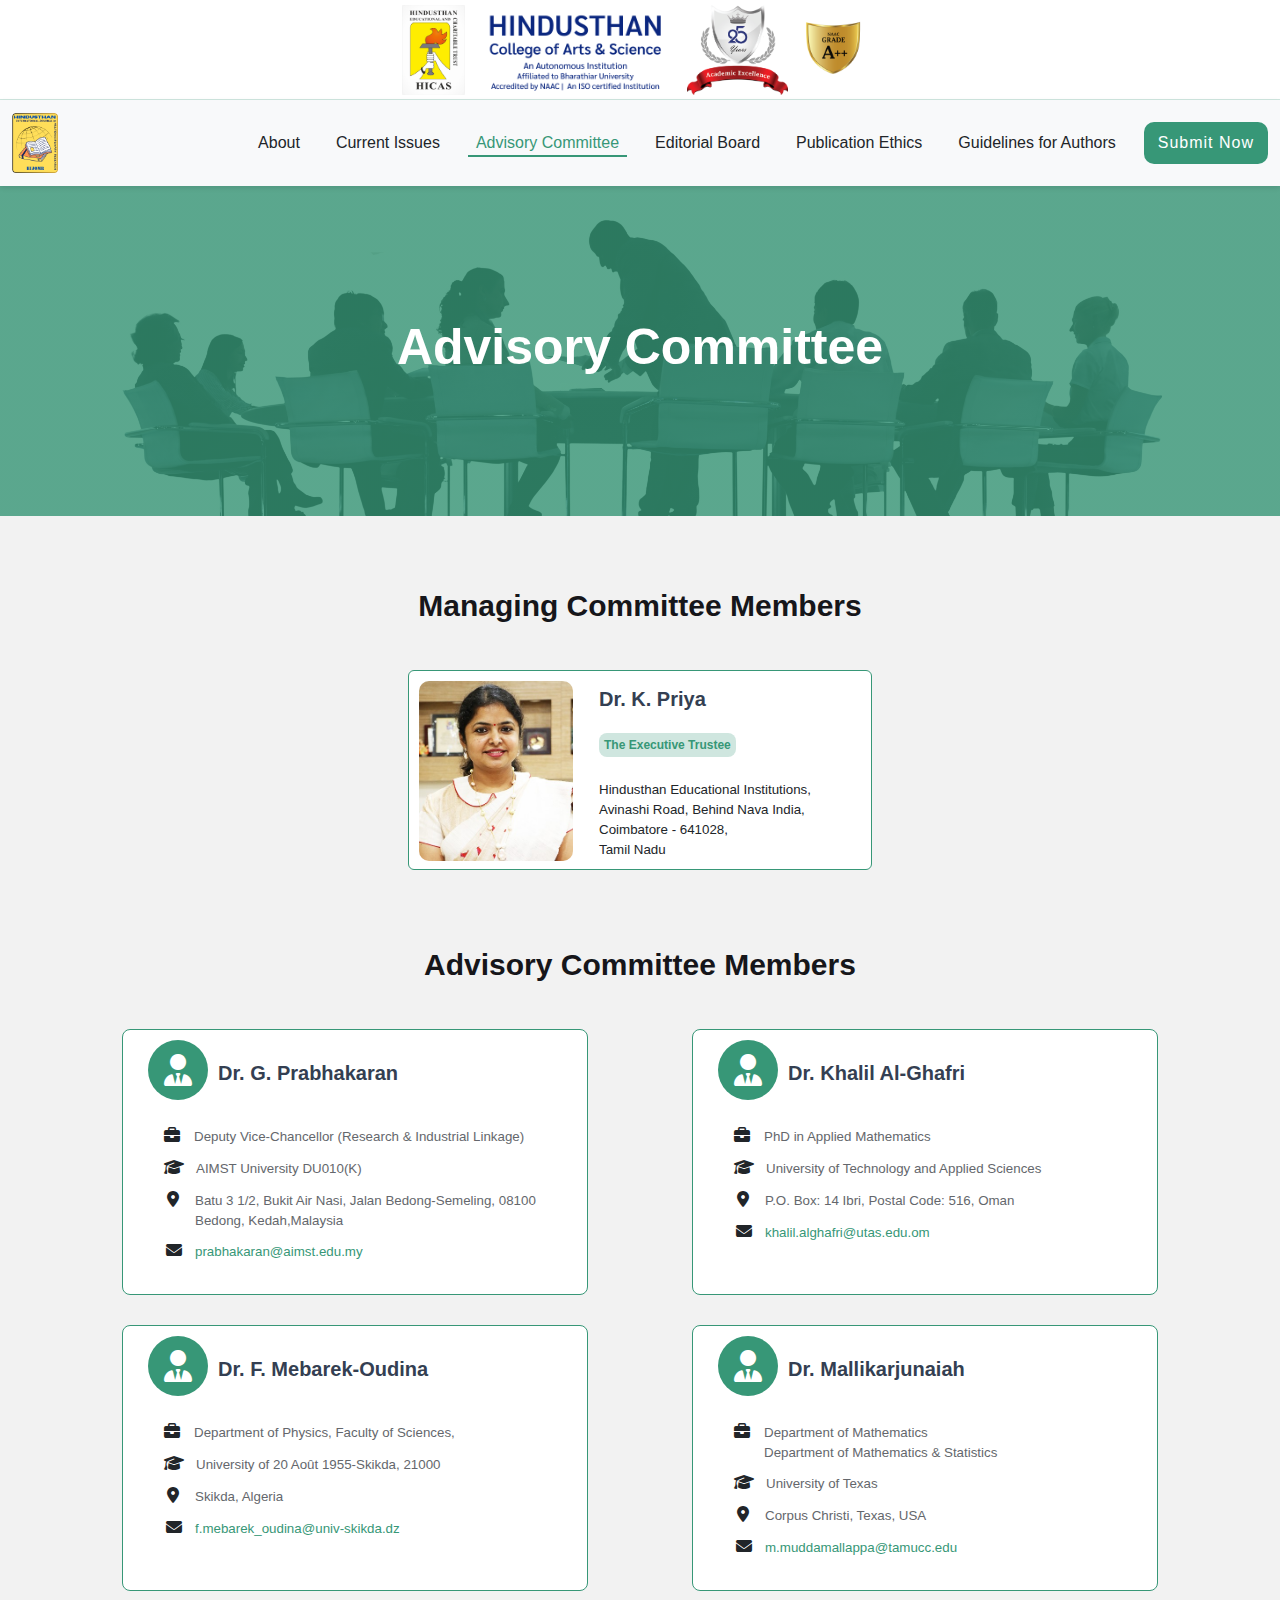
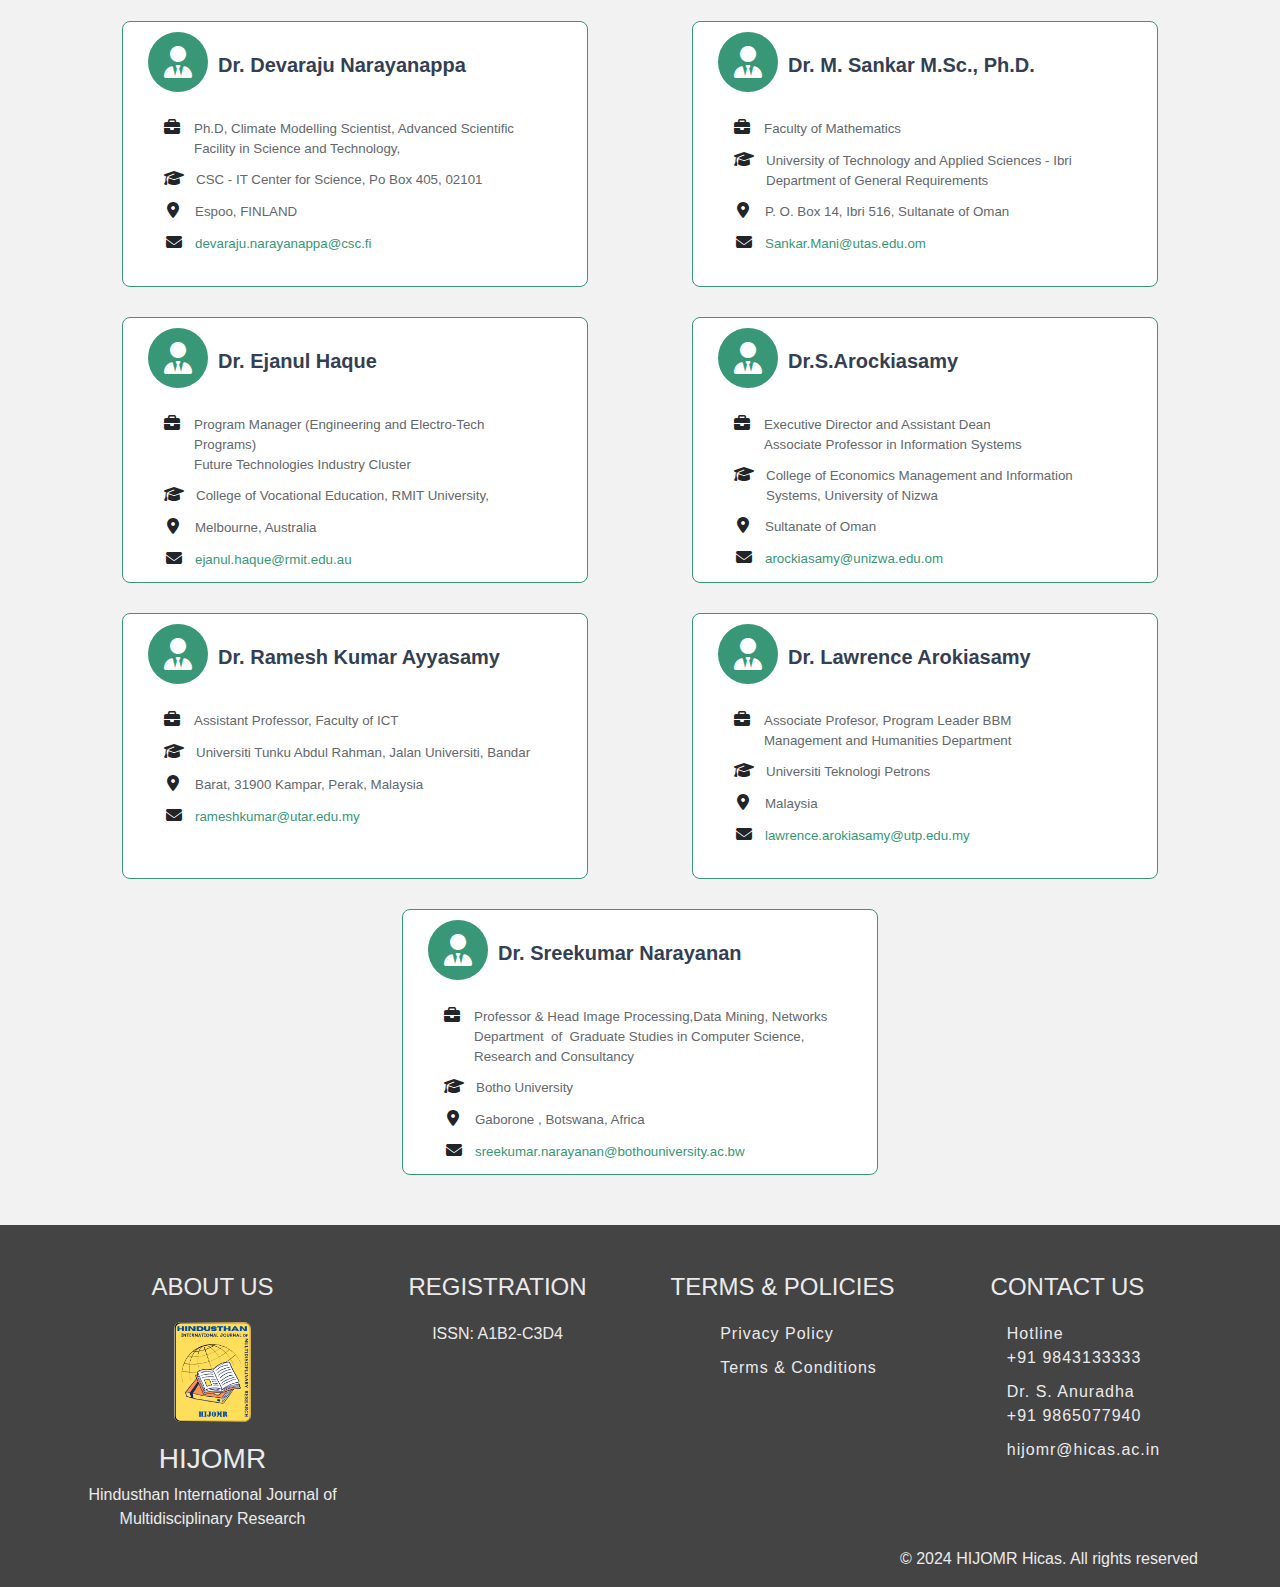
==== advisory-committee.html @ bca63558 "advisory_committee_updated" ====
<!DOCTYPE html>
<html lang="en">

<head>
    <meta charset="UTF-8">
    <meta name="viewport" content="width=device-width, initial-scale=1.0">
    <title>HIJOMR</title>
    <link rel="stylesheet" href="https://cdn.jsdelivr.net/npm/bootstrap@5.0.2/dist/css/bootstrap.min.css">
    <link rel="stylesheet" href="https://cdnjs.cloudflare.com/ajax/libs/font-awesome/6.6.0/css/all.min.css">
    <link rel="stylesheet" href="./assets/css/style.css">
</head>

<body>
    <header>
        <div id="hicas-header"></div>
        <div class="nav-desktop">
            <nav class="navbar navbar-expand-lg navbar-light bg-light">
                <div class="container-fluid">
                    <div class="logo">
                        <a class="navbar-brand" href="#">
                            <img src="./assets/img/hijomr-logo2-cropped.png" alt="HIJOMR logo">
                        </a>
                    </div>
                    <button class="navbar-toggler" type="button" data-bs-toggle="collapse" data-bs-target="#navbarNav"
                        aria-controls="navbarNav" aria-expanded="false" aria-label="Toggle navigation">
                        <span class="navbar-toggler-icon"></span>
                    </button>
                    <div class="collapse navbar-collapse justify-content-end" id="navbarNav">
                        <ul class="navbar-nav">
                            <li class="nav-item">
                                <a class="nav-link" href="./index.html">About</a>
                            </li>
                            <li class="nav-item">
                                <a class="nav-link" href="./#">Current Issues</a>
                            </li>
                            <li class="nav-item">
                                <a class="nav-link active" aria-current="page" href="#">Advisory Committee</a>
                            </li>
                            <li class="nav-item">
                                <a class="nav-link" href="./editorial-board.html">Editorial Board</a>
                            </li>
                            <li class="nav-item">
                                <a class="nav-link" href="./publication_ethics.html">Publication Ethics</a>
                            </li>
                            <li class="nav-item">
                                <a class="nav-link" href="./guidelines.html">Guidelines for Authors</a>
                            </li>
                        </ul>
                    </div>
                    <div>
                        <a href="" class="btn nav-button">Submit Now</a>
                    </div>
                </div>
            </nav>
        </div>
        <div class="nav-mobile">
            <nav class="navbar navbar-expand-lg navbar-light bg-light">
                <div class="container-fluid">
                    <div class="logo">
                        <a class="navbar-brand" href="#">
                            <img src="./assets/img/hijomr-logo2-cropped.png" alt="HIJOMR logo">
                        </a>
                    </div>
                    <button class="navbar-toggler" type="button" data-bs-toggle="collapse" data-bs-target="#navbarNav"
                        aria-controls="navbarNav" aria-expanded="false" aria-label="Toggle navigation">
                        <span class="navbar-toggler-icon"></span>
                    </button>
                    <div class="collapse navbar-collapse justify-content-end" id="navbarNav">
                        <ul class="navbar-nav">
                            <li class="nav-item">
                                <a class="nav-link" href="./index.html">About</a>
                            </li>
                            <li class="nav-item">
                                <a class="nav-link"aria-current="page" href="#">Advisory Committee</a>
                            </li>
                            <li class="nav-item">
                                <a class="nav-link active" href="./editorial-board.html">Editorial Board</a>
                            </li>
                            <li class="nav-item">
                                <a class="nav-link" href="./publication_ethics.html">Publication Ethics</a>
                            </li>
                            <li class="nav-item">
                                <a class="nav-link" href="./guidelines.html">Guidelines for Authors</a>
                            </li>
                            <li class="nav-item">
                                <a class="nav-link" href="#">Submit Now</a>
                            </li>
                        </ul>
                    </div>
                </div>
            </nav>
        </div>
    </header>
    <main>
        <div class="advisory-committee-banner">
            <div class="container">
                <div class="editorial-board-banner-title">
                    <h2>Advisory Committee</h2>
                </div>
            </div>
        </div>
        <section class="managing-committee">
            <div>
                <h2>Managing Committee Members</h2>
            </div>
            <div class="container">
                <div class="managing-committee-section">
                    <div class="row">
                        <div class="col-lg-12 managing-committee-column">
                            <div>
                                <div class="card managing-committee-card managing-committee-card-left">
                                    <img src="./assets/img/faculty-img/Priya_mam.jpg" class="card-img-left" alt="...">
                                    <div class="card-body">
                                      <h5 class="card-title">Dr. K. Priya</h5>
                                      <h5 class="card-text managing-committee-designation">The Executive Trustee</h5>
                                      <p class="card-text">Hindusthan Educational Institutions,
                                        <br>Avinashi Road, Behind Nava India, <br>Coimbatore - 641028, <br>Tamil Nadu
                                      </p>
                                    </div>
                                </div>
                            </div>
                        </div>
                    </div>
                </div>
            </div>
        </section>
        <section class="committee-members">
            <div>
                <h2>Advisory Committee Members</h2>
            </div>
            <div class="container">
                <div class="committee-members-section">
                    <div class="row">
                        <div class="col-lg-6">
                            <div class="committee-members-card-section">
                                <div class="card">
                                    <div class="profile-section">
                                        <div class="rounded-circle profile-circle bg-profile-circle">
                                            <span><i class="fa-solid fa-user-tie"></i></span>
                                        </div>
                                        <h5 class="card-title">Dr. G. Prabhakaran</h5>
                                    </div>
                                    <div class="card-body">                                    
                                        <div class="bio mt-2">
                                            <div>
                                                <i class="fa-solid fa-briefcase"></i>
                                            </div>
                                            <div>
                                                <p class="card-text committee-members-caption-1">Deputy Vice-Chancellor (Research &amp; Industrial Linkage)</p>
                                            </div>
                                        </div>
                                        <div class="bio mt-2">
                                            <div>
                                                <i class="fa-solid fa-graduation-cap"></i>
                                            </div>
                                            <div>
                                                <p class="card-text committee-members-caption-2">AIMST University DU010(K)</p>
                                            </div>
                                        </div>
                                        <div class="bio mt-2">
                                            <div>
                                                <i class="fa-solid fa-location-dot" style="margin-left: 3px;"></i>
                                            </div>
                                            <div>
                                                <p class="card-text committee-members-caption-3">Batu 3 1/2, Bukit Air Nasi, Jalan Bedong-Semeling, 08100 Bedong, Kedah,Malaysia
                                                </p>
                                            </div>
                                        </div>
                                        <div class="bio mt-2">
                                            <div>
                                                <i class="fa-solid fa-envelope" style="margin-left: 2px;"></i>
                                            </div>
                                            <div>
                                                <p class="card-text committee-members-caption-4"><a class="mail" href="mailto:prabhakaran@aimst.edu.my">prabhakaran@aimst.edu.my</a>
                                                </p>
                                            </div>
                                        </div>
                                    </div>
                                </div>
                            </div>
                            <div class="committee-members-card-section">
                                <div class="card">
                                    <div class="profile-section">
                                        <div class="rounded-circle profile-circle bg-profile-circle">
                                            <span><i class="fa-solid fa-user-tie"></i></span>
                                        </div>
                                        <h5 class="card-title">Dr. F. Mebarek-Oudina</h5>
                                    </div>
                                    <div class="card-body">                                    
                                        <div class="bio mt-2">
                                            <div>
                                                <i class="fa-solid fa-briefcase"></i>
                                            </div>
                                            <div>
                                                <p class="card-text committee-members-caption-1">Department of Physics, Faculty of Sciences,</p>
                                            </div>
                                        </div>
                                        <div class="bio mt-2">
                                            <div>
                                                <i class="fa-solid fa-graduation-cap"></i>
                                            </div>
                                            <div>
                                                <p class="card-text committee-members-caption-2">University of 20 Août 1955-Skikda, 21000</p>
                                            </div>
                                        </div>
                                        <div class="bio mt-2">
                                            <div>
                                                <i class="fa-solid fa-location-dot" style="margin-left: 3px;"></i>
                                            </div>
                                            <div>
                                                <p class="card-text committee-members-caption-3">Skikda, Algeria
                                                </p>
                                            </div>
                                        </div>
                                        <div class="bio mt-2">
                                            <div>
                                                <i class="fa-solid fa-envelope" style="margin-left: 2px;"></i>
                                            </div>
                                            <div>
                                                <p class="card-text committee-members-caption-4"><a class="mail" href="mailto:f.mebarek_oudina@univ-skikda.dz">f.mebarek_oudina@univ-skikda.dz</a>
                                                </p>
                                            </div>
                                        </div>
                                    </div>
                                </div>
                            </div>
                            <div class="committee-members-card-section">
                                <div class="card">
                                    <div class="profile-section">
                                        <div class="rounded-circle profile-circle bg-profile-circle">
                                            <span><i class="fa-solid fa-user-tie"></i></span>
                                        </div>
                                        <h5 class="card-title">Dr. Devaraju Narayanappa</h5>
                                    </div>
                                    <div class="card-body">                                    
                                        <div class="bio mt-2">
                                            <div>
                                                <i class="fa-solid fa-briefcase"></i>
                                            </div>
                                            <div>
                                                <p class="card-text committee-members-caption-1">Ph.D, Climate Modelling Scientist,
                                                    Advanced Scientific Facility in Science and Technology,</p>
                                            </div>
                                        </div>
                                        <div class="bio mt-2">
                                            <div>
                                                <i class="fa-solid fa-graduation-cap"></i>
                                            </div>
                                            <div>
                                                <p class="card-text committee-members-caption-2">CSC - IT Center for Science, Po Box 405, 02101</p>
                                            </div>
                                        </div>
                                        <div class="bio mt-2">
                                            <div>
                                                <i class="fa-solid fa-location-dot" style="margin-left: 3px;"></i>
                                            </div>
                                            <div>
                                                <p class="card-text committee-members-caption-3">Espoo, FINLAND
                                                </p>
                                            </div>
                                        </div>
                                        <div class="bio mt-2">
                                            <div>
                                                <i class="fa-solid fa-envelope" style="margin-left: 2px;"></i>
                                            </div>
                                            <div>
                                                <p class="card-text committee-members-caption-4"><a class="mail" href="mailto:devaraju.narayanappa@csc.fi">devaraju.narayanappa@csc.fi</a>
                                                </p>
                                            </div>
                                        </div>
                                    </div>
                                </div>
                            </div>
                            <div class="committee-members-card-section">
                                <div class="card">
                                    <div class="profile-section">
                                        <div class="rounded-circle profile-circle bg-profile-circle">
                                            <span><i class="fa-solid fa-user-tie"></i></span>
                                        </div>
                                        <h5 class="card-title">Dr. Ejanul Haque</h5>
                                    </div>
                                    <div class="card-body">                                    
                                        <div class="bio mt-2">
                                            <div>
                                                <i class="fa-solid fa-briefcase"></i>
                                            </div>
                                            <div>
                                                <p class="card-text committee-members-caption-1">Program Manager (Engineering and Electro-Tech Programs) <br>Future Technologies Industry Cluster</p>
                                            </div>
                                        </div>
                                        <div class="bio mt-2">
                                            <div>
                                                <i class="fa-solid fa-graduation-cap"></i>
                                            </div>
                                            <div>
                                                <p class="card-text committee-members-caption-2">College of Vocational Education, RMIT University,</p>
                                            </div>
                                        </div>
                                        <div class="bio mt-2">
                                            <div>
                                                <i class="fa-solid fa-location-dot" style="margin-left: 3px;"></i>
                                            </div>
                                            <div>
                                                <p class="card-text committee-members-caption-3">Melbourne, Australia
                                                </p>
                                            </div>
                                        </div>
                                        <div class="bio mt-2">
                                            <div>
                                                <i class="fa-solid fa-envelope" style="margin-left: 2px;"></i>
                                            </div>
                                            <div>
                                                <p class="card-text committee-members-caption-4"><a class="mail" href="mailto:ejanul.haque@rmit.edu.au">ejanul.haque@rmit.edu.au</a>
                                                </p>
                                            </div>
                                        </div>
                                    </div>
                                </div>
                            </div>
                            <div class="committee-members-card-section">
                                <div class="card">
                                    <div class="profile-section">
                                        <div class="rounded-circle profile-circle bg-profile-circle">
                                            <span><i class="fa-solid fa-user-tie"></i></span>
                                        </div>
                                        <h5 class="card-title">Dr. Ramesh Kumar Ayyasamy</h5>
                                    </div>
                                    <div class="card-body">                                    
                                        <div class="bio mt-2">
                                            <div>
                                                <i class="fa-solid fa-briefcase"></i>
                                            </div>
                                            <div>
                                                <p class="card-text committee-members-caption-1">Assistant Professor, Faculty of ICT</p>
                                            </div>
                                        </div>
                                        <div class="bio mt-2">
                                            <div>
                                                <i class="fa-solid fa-graduation-cap"></i>
                                            </div>
                                            <div>
                                                <p class="card-text committee-members-caption-2">Universiti Tunku Abdul Rahman, Jalan Universiti, Bandar</p>
                                            </div>
                                        </div>
                                        <div class="bio mt-2">
                                            <div>
                                                <i class="fa-solid fa-location-dot" style="margin-left: 3px;"></i>
                                            </div>
                                            <div>
                                                <p class="card-text committee-members-caption-3">Barat, 31900 Kampar, Perak, Malaysia
                                                </p>
                                            </div>
                                        </div>
                                        <div class="bio mt-2">
                                            <div>
                                                <i class="fa-solid fa-envelope" style="margin-left: 2px;"></i>
                                            </div>
                                            <div>
                                                <p class="card-text committee-members-caption-4"><a class="mail" href="mailto:rameshkumar@utar.edu.my">rameshkumar@utar.edu.my</a>
                                                </p>
                                            </div>
                                        </div>
                                    </div>
                                </div>
                            </div>   
                        </div>
                        <div class="col-lg-6">
                            <div class="committee-members-card-section">
                                <div class="card">
                                    <div class="profile-section">
                                        <div class="rounded-circle profile-circle bg-profile-circle">
                                            <span><i class="fa-solid fa-user-tie"></i></span>
                                        </div>
                                        <h5 class="card-title">Dr. Khalil Al-Ghafri</h5>
                                    </div>
                                    <div class="card-body">                                    
                                        <div class="bio mt-2">
                                            <div>
                                                <i class="fa-solid fa-briefcase"></i>
                                            </div>
                                            <div>
                                                <p class="card-text committee-members-caption-1">PhD in Applied Mathematics</p>
                                            </div>
                                        </div>
                                        <div class="bio mt-2">
                                            <div>
                                                <i class="fa-solid fa-graduation-cap"></i>
                                            </div>
                                            <div>
                                                <p class="card-text committee-members-caption-2">University of Technology and Applied Sciences</p>
                                            </div>
                                        </div>
                                        <div class="bio mt-2">
                                            <div>
                                                <i class="fa-solid fa-location-dot" style="margin-left: 3px;"></i>
                                            </div>
                                            <div>
                                                <p class="card-text committee-members-caption-3">P.O. Box: 14 Ibri, Postal Code: 516, Oman
                                                </p>
                                            </div>
                                        </div>
                                        <div class="bio mt-2">
                                            <div>
                                                <i class="fa-solid fa-envelope" style="margin-left: 2px;"></i>
                                            </div>
                                            <div>
                                                <p class="card-text committee-members-caption-4"><a class="mail" href="mailto:khalil.alghafri@utas.edu.om">khalil.alghafri@utas.edu.om</a>
                                                </p>
                                            </div>
                                        </div>
                                    </div>
                                </div>
                            </div>
                            <div class="committee-members-card-section">
                                <div class="card">
                                    <div class="profile-section">
                                        <div class="rounded-circle profile-circle bg-profile-circle">
                                            <span><i class="fa-solid fa-user-tie"></i></span>
                                        </div>
                                        <h5 class="card-title">Dr. Mallikarjunaiah</h5>
                                    </div>
                                    <div class="card-body">                                    
                                        <div class="bio mt-2">
                                            <div>
                                                <i class="fa-solid fa-briefcase"></i>
                                            </div>
                                            <div>
                                                <p class="card-text committee-members-caption-1">Department of Mathematics <br>Department of Mathematics &amp; Statistics</p>
                                            </div>
                                        </div>
                                        <div class="bio mt-2">
                                            <div>
                                                <i class="fa-solid fa-graduation-cap"></i>
                                            </div>
                                            <div>
                                                <p class="card-text committee-members-caption-2">University of Texas</p>
                                            </div>
                                        </div>
                                        <div class="bio mt-2">
                                            <div>
                                                <i class="fa-solid fa-location-dot" style="margin-left: 3px;"></i>
                                            </div>
                                            <div>
                                                <p class="card-text committee-members-caption-3">Corpus Christi, Texas, USA
                                                </p>
                                            </div>
                                        </div>
                                        <div class="bio mt-2">
                                            <div>
                                                <i class="fa-solid fa-envelope" style="margin-left: 2px;"></i>
                                            </div>
                                            <div>
                                                <p class="card-text committee-members-caption-4"><a class="mail" href="mailto:m.muddamallappa@tamucc.edu">m.muddamallappa@tamucc.edu</a>
                                                </p>
                                            </div>
                                        </div>
                                    </div>
                                </div>
                            </div>
                            <div class="committee-members-card-section">
                                <div class="card">
                                    <div class="profile-section">
                                        <div class="rounded-circle profile-circle bg-profile-circle">
                                            <span><i class="fa-solid fa-user-tie"></i></span>
                                        </div>
                                        <h5 class="card-title">Dr. M. Sankar M.Sc., Ph.D.</h5>
                                    </div>
                                    <div class="card-body">                                    
                                        <div class="bio mt-2">
                                            <div>
                                                <i class="fa-solid fa-briefcase"></i>
                                            </div>
                                            <div>
                                                <p class="card-text committee-members-caption-1">Faculty of Mathematics</p>
                                            </div>
                                        </div>
                                        <div class="bio mt-2">
                                            <div>
                                                <i class="fa-solid fa-graduation-cap"></i>
                                            </div>
                                            <div>
                                                <p class="card-text committee-members-caption-2">University of Technology and Applied Sciences - Ibri <br>Department of General Requirements</p>
                                            </div>
                                        </div>
                                        <div class="bio mt-2">
                                            <div>
                                                <i class="fa-solid fa-location-dot" style="margin-left: 3px;"></i>
                                            </div>
                                            <div>
                                                <p class="card-text committee-members-caption-3">P. O. Box 14, Ibri 516, Sultanate of Oman
                                                </p>
                                            </div>
                                        </div>
                                        <div class="bio mt-2">
                                            <div>
                                                <i class="fa-solid fa-envelope" style="margin-left: 2px;"></i>
                                            </div>
                                            <div>
                                                <p class="card-text committee-members-caption-4"><a class="mail" href="mailto:Sankar.Mani@utas.edu.om">Sankar.Mani@utas.edu.om</a>
                                                </p>
                                            </div>
                                        </div>
                                    </div>
                                </div>
                            </div>
                            <div class="committee-members-card-section">
                                <div class="card">
                                    <div class="profile-section">
                                        <div class="rounded-circle profile-circle bg-profile-circle">
                                            <span><i class="fa-solid fa-user-tie"></i></span>
                                        </div>
                                        <h5 class="card-title">Dr.S.Arockiasamy</h5>
                                    </div>
                                    <div class="card-body">                                    
                                        <div class="bio mt-2">
                                            <div>
                                                <i class="fa-solid fa-briefcase"></i>
                                            </div>
                                            <div>
                                                <p class="card-text committee-members-caption-1">Executive Director and Assistant Dean <br>Associate Professor in Information Systems</p>
                                            </div>
                                        </div>
                                        <div class="bio mt-2">
                                            <div>
                                                <i class="fa-solid fa-graduation-cap"></i>
                                            </div>
                                            <div>
                                                <p class="card-text committee-members-caption-2">College of Economics Management and Information Systems, University of Nizwa</p>
                                            </div>
                                        </div>
                                        <div class="bio mt-2">
                                            <div>
                                                <i class="fa-solid fa-location-dot" style="margin-left: 3px;"></i>
                                            </div>
                                            <div>
                                                <p class="card-text committee-members-caption-3">Sultanate of Oman
                                                </p>
                                            </div>
                                        </div>
                                        <div class="bio mt-2">
                                            <div>
                                                <i class="fa-solid fa-envelope" style="margin-left: 2px;"></i>
                                            </div>
                                            <div>
                                                <p class="card-text committee-members-caption-4"><a class="mail" href="mailto:arockiasamy@unizwa.edu.om">arockiasamy@unizwa.edu.om</a>
                                                </p>
                                            </div>
                                        </div>
                                    </div>
                                </div>
                            </div>
                            <div class="committee-members-card-section">
                                <div class="card">
                                    <div class="profile-section">
                                        <div class="rounded-circle profile-circle bg-profile-circle">
                                            <span><i class="fa-solid fa-user-tie"></i></span>
                                        </div>
                                        <h5 class="card-title">Dr. Lawrence Arokiasamy</h5>
                                    </div>
                                    <div class="card-body">                                    
                                        <div class="bio mt-2">
                                            <div>
                                                <i class="fa-solid fa-briefcase"></i>
                                            </div>
                                            <div>
                                                <p class="card-text committee-members-caption-1">Associate Profesor, Program Leader BBM <br>Management and Humanities Department</p>
                                            </div>
                                        </div>
                                        <div class="bio mt-2">
                                            <div>
                                                <i class="fa-solid fa-graduation-cap"></i>
                                            </div>
                                            <div>
                                                <p class="card-text committee-members-caption-2">Universiti Teknologi Petrons</p>
                                            </div>
                                        </div>
                                        <div class="bio mt-2">
                                            <div>
                                                <i class="fa-solid fa-location-dot" style="margin-left: 3px;"></i>
                                            </div>
                                            <div>
                                                <p class="card-text committee-members-caption-3">Malaysia
                                                </p>
                                            </div>
                                        </div>
                                        <div class="bio mt-2">
                                            <div>
                                                <i class="fa-solid fa-envelope" style="margin-left: 2px;"></i>
                                            </div>
                                            <div>
                                                <p class="card-text committee-members-caption-4"><a class="mail" href="mailto:lawrence.arokiasamy@utp.edu.my">lawrence.arokiasamy@utp.edu.my</a>
                                                </p>
                                            </div>
                                        </div>
                                    </div>
                                </div>
                            </div>
                        </div>
                    </div>
                    <div class="committee-members-last-card">
                        <div class="committee-members-card-section">
                            <div class="card">
                                <div class="profile-section">
                                    <div class="rounded-circle profile-circle bg-profile-circle">
                                        <span><i class="fa-solid fa-user-tie"></i></span>
                                    </div>
                                    <h5 class="card-title">Dr. Sreekumar Narayanan</h5>
                                </div>
                                <div class="card-body">                                    
                                    <div class="bio mt-2">
                                        <div>
                                            <i class="fa-solid fa-briefcase"></i>
                                        </div>
                                        <div>
                                            <p class="card-text committee-members-caption-1">Professor &amp; Head Image Processing,Data Mining, Networks <br>Department  of  Graduate Studies in Computer Science, Research and Consultancy</p>
                                        </div>
                                    </div>
                                    <div class="bio mt-2">
                                        <div>
                                            <i class="fa-solid fa-graduation-cap"></i>
                                        </div>
                                        <div>
                                            <p class="card-text committee-members-caption-2">Botho University</p>
                                        </div>
                                    </div>
                                    <div class="bio mt-2">
                                        <div>
                                            <i class="fa-solid fa-location-dot" style="margin-left: 3px;"></i>
                                        </div>
                                        <div>
                                            <p class="card-text committee-members-caption-3">Gaborone , Botswana, Africa
                                            </p>
                                        </div>
                                    </div>
                                    <div class="bio mt-2">
                                        <div>
                                            <i class="fa-solid fa-envelope" style="margin-left: 2px;"></i>
                                        </div>
                                        <div>
                                            <p class="card-text committee-members-caption-4"><a class="mail" href="mailto:sreekumar.narayanan@bothouniversity.ac.bw">sreekumar.narayanan@bothouniversity.ac.bw</a>
                                            </p>
                                        </div>
                                    </div>
                                </div>
                            </div>
                        </div>
                    </div>
                </div>
            </div>
        </section>
    </main>
    <footer>
        <div id="hicas-footer"></div>
    </footer>
    <!-- scripts -->
    <script src="./assets/js/header.js"></script>
    <script src="./assets/js/footer.js"></script>
    <script src="./assets/js/script.js"></script>
    <script src="https://ajax.googleapis.com/ajax/libs/jquery/3.5.1/jquery.min.js"></script>
    <script src="https://cdn.jsdelivr.net/npm/bootstrap@5.0.2/dist/js/bootstrap.bundle.min.js"></script>
</body>

</html>
---- assets/css/style.css ----
@import url('https://fonts.googleapis.com/css2?family=Montserrat:ital,wght@0,100..900;1,100..900&family=Poppins:ital,wght@0,100;0,200;0,300;0,400;0,500;0,600;0,700;0,800;0,900;1,100;1,200;1,300;1,400;1,500;1,600;1,700;1,800;1,900&family=Raleway:ital,wght@0,100..900;1,100..900&display=swap');

*, *::before,*::after{
    box-sizing: border-box;
}
body {
    font-family: "Roboto", sans-serif;
    font-weight: normal;
    font-style: normal;
    overflow-x: hidden !important;
    background-color: #f2f2f2
}
h1, h2, h3, h4, h5, h6 {
    font-family: "Sarabun", sans-serif;
}
#hicas-header {
    height: 100px;
    background-color: #ffffff;
    opacity: 0;
    transition: opacity 1s ease-in-out;
    box-shadow: 0px 2px 5px rgba(0, 0, 0, 0.1);
}
@media only screen and  (max-width: 770px) {
    #hicas-header {
        overflow: hidden;
        height: 85px;
    }
}
/* NavBar */
.logo img {
    width: auto;
    height: 60px;
}
.navbar-brand {
    display: flex;
    align-items: center;
}
@media (max-width: 770px) {
    .logo img {
        width: auto;
        height: 35px;
    }
}
.navbar {
    box-shadow: 0px 2px 5px rgba(0, 0, 0, 0.1);
}
.nav-item {
    margin-right: 20px;
}
.navbar .nav-item .nav-link {
    color: #212529;
}
.navbar .nav-item .nav-link.active {
    border-bottom: 2px solid #379777;
    color: #379777;
    padding-bottom: 0px;
}
.navbar .nav-item .nav-link:hover {
    /* border-bottom: 2px solid #379777;
    padding-bottom: 0px; */
    color: #379777;
}
.nav-button {
    background-color: #379777;
    padding: 8px 13px;
    color: #fff;
    display: inline-block;
    font-size: 16px;
    border-radius: 10px;
    font-weight: 400;
    letter-spacing: 1px;
    cursor: pointer;
    transition: transform 0.3s ease, box-shadow 0.3s ease;
}
.nav-button:hover {
    transform: translateY(-5px);
    box-shadow: 0px 5px 15px rgba(0, 0, 0, 0.3);
    color: #ffffff;
}
@media (max-width: 770px) {
    .nav-button {
        display: none;
    }
    .nav-desktop {
        display: none;
    }
    .navbar-nav {
        padding: 10px 20px;
    }
    .navbar-light .navbar-toggler {
        color: #f8f9fa;
        border-color: #f8f9fa;
    }
    .navbar-light .navbar-toggler-icon {
            background-image: url("data:image/svg+xml,%3csvg xmlns='http://www.w3.org/2000/svg' viewBox='0 0 30 30'%3e%3cpath stroke='rgba(55, 151, 119, 1)' stroke-linecap='round' stroke-miterlimit='10' stroke-width='2' d='M4 7h22M4 15h22M4 23h22'/%3e%3c/svg%3e") !important;
    }
    .navbar .nav-item .nav-link.active, .navbar .nav-item .nav-link:hover {
        width: fit-content;
        color: #379777;
    }
}
@media (min-width: 771px) {
    .nav-mobile {
        display: none;
    }
}
/* sticky navbar */
.navbar {
    transition: top 0.3s ease-in-out;
}

.sticky {
    position: fixed;
    top: 0;
    width: 100%;
    z-index: 1000;
}
/* Banner */
.banner {
    background-image: linear-gradient(90deg, #379777 21%, #5ea38c 74%);
    /* background-image: linear-gradient(90deg, #cfe6df 21%, #cceee3 74%), url(../img/hero/h1_hero.jpg); */
    /* background-color: #cceee3; */
    background-repeat:no-repeat;
    background-position:center;
    background-size:cover;
    height: 600px;
}
.banner_captions {
    overflow: hidden;
    font-size: 30px;
    font-family: "Sen", sans-serif;
    font-weight: 600;
    margin-bottom: 35px;
    color: #fff;
    display: inline-block;
    position: relative;
    padding-left: 0px;
    letter-spacing: 0.05em;
}
.banner-top {
    display: flex;
    margin-top: 80px;
}
.hicas-logo {
    height: 90px;
}
.hicas-title-1 {
    font-size: 25px;
    text-align: center;
    margin-top: 10px;
}
.hicas-title-2 {
    font-size: 22px;
    text-align: center;
}
.banner-text {
    margin-bottom: 50px;
}
.banner-title {
    font-weight: 600;
    color: #F4CE14;
    line-height: 1.2;
    margin-bottom: 57px;
    margin-top: 70px;
    font-size: 53px;
}
.banner-button {
    padding: 20px 20px;
    background: #fff;
    display: inline-block;
    font-size: 16px;
    border-radius: 10px;
    font-weight: 400;
    letter-spacing: 1px;
    line-height: 0;
    transition: color 0.4s linear;
    position: relative;
    z-index: 1;
    border: 0;
    overflow: hidden;
    margin: 0;
}
.banner-book {
    overflow-x: hidden;
}
.banner-book img {
    margin-top: 100px;
    margin-left: -100px;
    width: 600px;
    height: auto;
    overflow-x: hidden;
}
@media only screen and  (max-width: 770px) {
    .banner-desktop {
        display: none;
    }
    .banner {
        overflow-x: hidden !important;
        height: 350px;
    }
    .banner-top {
        margin-top: 40px ;
    }
    .hicas-logo {
        height: 50px;
        width: auto;
    }
    .hicas-title-1, .hicas-title-2 {
        font-size: 12px;
        text-transform: uppercase;
    }
    .banner_captions {
        margin-bottom: 0px;
        margin-top: 50px;
    }
    .banner-text {
        margin-bottom: 20px;
    }
    .banner-title {
        font-size: 20px;
        line-height: 1.2;
        margin-top: 0px;
        margin-bottom: 0px;
    }
    .desktop-banner-btn {
        display: none;
    }
    .desktop-book {
        display: none;
    }
    .mobile-banner-bottom .banner-button {
        margin-top: 70px;
    }
    .banner-book img {
        margin-top: 0px;
        margin-left: 0px;
        width: 268px;
        height: auto;
        overflow-x: hidden;
        object-fit: cover;
    }
}
@media only screen and  (min-width: 771px) {
    .mobile-banner-section {
        display: none;
    }
    .banner-mobile {
        display: none;
    }
}
.mobile-banner-bottom {
    display: flex;
    flex-direction: row;
}
.banner-book-mobile {
    overflow-x: hidden;
}
/* Description */
.desc {
    margin-top: 50px;
    margin-bottom: 50px;
}
.desc-title {
    margin-bottom: 30px;
}
.desc-title h2 {
    font-size: 30px;
    display: block;
    color: #16161a;
    font-weight: 700;
    line-height: 1.3;
    margin-bottom: 30px;
}
.desc-content p {
    font-size: 15px;
    color: #64676c;
    line-height: 30px;
    margin-bottom: 36px;
    padding-right: 30px;
    text-align: justify;
}
@media only screen and  (max-width: 770px) {
    .desc-title h2 {
        font-size: 24px;
        text-align: center;
    }
    .desc-content p {
        text-align: justify;
        padding: 0px 10px;
    }
}
/* about section right side card */
.about-right-card-1, .about-right-card-2, .about-right-card-3, .about-right-card-4 {
    width: 17rem;
    height: 200px;
    padding: 20px 20px;
    cursor: pointer;
    transition: transform 0.3s ease, box-shadow 0.3s ease;
}
.about-right-card-1 .card-title, .about-right-card-2 .card-title, .about-right-card-3 .card-title, .about-right-card-4 .card-title {
    height: 0px;
    position: relative;
    display: flex;
}
.about-right-card-1 .card-text, .about-right-card-2 .card-text, .about-right-card-3 .card-text, .about-right-card-4 .card-text {
    margin-top: 70px;
}
.card {
    border: 1px solid #379777;
}
.card-title {
    display: inline;
    font-weight: bold;
    color: #379777;
}
.about-right-card-1, .about-right-card-3 {
    margin-bottom: 20px;
}

.about-right-card-1:hover,
.about-right-card-2:hover,
.about-right-card-3:hover,
.about-right-card-4:hover {
        box-shadow: 0 10px 15px rgb(92, 109, 104);
        cursor: pointer;
        transform: translateY(-5px);
        box-shadow: 0px 5px 15px rgba(0, 0, 0, 0.3);
}
/* Disciplines covered include */
.disciplines-card {
    margin: 10px 23px 28px 23px;
    width: 330px;
    height: 90px;
    cursor: pointer;
    overflow: hidden;
    border-top-style: solid;
    border-width: 5px 0px 0px 0px;
    /* border-color: #EB6E25; */
    border-color: #379777;
    min-height: 123px;
}
.disciplines-card:hover {
    height: 290px;
    transition: 0.3s ease-in-out;
    box-shadow: 0 10px 15px rgb(92, 109, 104);
    margin-bottom: 10px;
}
.disciplines-card .card-body {
    display: flex;
    flex-direction: column;
}
.disciplines-icon {
    padding: 20px 0px;
}
.disciplines-covered-include h2 {
    font-size: 30px;
    color: #16161A;
    font-weight: 700;
    line-height: 1.3;
    margin-bottom: 40px;
    text-align: center;
}
.disciplines-section {
    display: flex;
    flex-direction: column;
    align-items: center;
}
.disciplines-card img {
    height: 65px;
    width: 65px;
    margin-right: 15px;
    object-fit: fill;
    padding-bottom: 10px;
}
.disciplines-card h4 {
    display: inline;
    font-weight: bold;
    color: #379777;
}
.learn-more {
    text-decoration: none;
    color: #379777;
    font-size: medium;
}
.learn-more:hover {
    color: #16161A;
    text-decoration: underline;
}
@media only screen and  (max-width: 770px) {
    .disciplines-section .row {
        display: block;
        padding: 0px 20px;
    }
    .disciplines-covered-include h2 {
        font-size: 24px;
    }
    .disciplines-card {
        height: 290px;
        width: auto;
        display: flex;
        justify-content: center;
    }
    .disciplines-card:hover {
        height: 290px;
        transition: none;
        box-shadow: none;
        margin-bottom: 28px;
    }
}
/* Readership section */
.readership {
    margin-bottom: 80px;
}
.readership-container {
    border-radius: 20px;
    /* background-image: linear-gradient(90deg, #379777 21%, #5ea38c 74%), url(../img/hero/h1_hero.jpg); */
    background-image: linear-gradient(90deg, #cfe6df 21%, #cceee3 74%), url(../img/hero/h1_hero.jpg);
    padding: 40px 50px;
}
.readership-card {
    border-radius: 10px;
    margin: 10px 10px 28px 10px;
    width: 330px;
    height: 14rem;
    cursor: pointer;
    overflow: hidden;
    min-height: 123px;
    cursor: pointer;
    transition: transform 0.3s ease, box-shadow 0.3s ease;
}
.readership-card:hover {
    transform: translateY(-5px);
    box-shadow: 0px 5px 15px rgba(0, 0, 0, 0.3);
}
.readership h2 {
    font-size: 30px;
    color: #16161A;
    font-weight: 700;
    line-height: 1.3;
    margin-bottom: 25px;
    text-align: center;
}
.readership-card h4 {
    display: inline;
    font-weight: bold;
    color: #379777;
}
.readership-card p {
    margin-top: 10px;
}
.readership-icon {
    border-radius: 50%;
    background-color: #379777;
    height: 80px;
    width: 80px;
    overflow: hidden;
    align-items: center;
    margin-bottom: 20px;
}
.readership-icon-logo {
    padding: 50% 0% 0% 27%;;
}
.readership-row-2 {
    /* margin-left: auto;
    margin-right: auto; */
}
.readership-bottom-card-1 {
    margin-left: auto;
}
.readership-bottom-card-2 {
    margin-right: auto;
}
.readership-list {
    list-style-type: none;
}
@media only screen and  (max-width: 770px) {
    .readership {
        margin: 0px 10px;
    }
    .readership-container {
        padding: 15px 50px;
    }
    .readership-card {
        height: 12rem;
        width: 300px;
    }
    .readership-icon {
        height: 60px;
        width: 60px;
    }
    .readership-icon i {
        font-size: 25px !important;
    }
    .readership-bottom-card-1 {
        margin-left: auto;
        margin-right: auto;
    }
    .readership-bottom-card-2 {
        margin-left: auto;
        margin-right: auto;
    }
}
/* Review Process */

/* .review-process {
    margin-top: 50px;
    margin-bottom: 50px;
}
.review-process h2 {
    font-size: 30px;
    color: #16161A;
    font-weight: 700;
    line-height: 1.3;
    margin-bottom: 25px;
    text-align: center;    
}
.review-process-accordion {
    width: 80%;
    margin: auto;
}
.review-process .accordion-button:focus {
    z-index: 3;
    border-color: none !important;
    outline: 0;
    box-shadow: none !important;
}
.accordion-button:not(.collapsed) {
    color: black;
    background-image: linear-gradient(90deg, #cfe6df 21%, #cceee3 74%), url(../img/hero/h1_hero.jpg);
    box-shadow: inset 0 -1px 0 rgba(0, 0, 0, .125);
}
.accordion-button:not(.collapsed)::after {
    color: #379777 !important;
}
.accordion-item {
    min-height: 70px;
    margin-bottom: 20px;
} */
.review-process {
    margin-top: 50px;
    margin-bottom: 100px;
}
.review-process h2 {
    font-size: 30px;
    color: #16161A;
    font-weight: 700;
    line-height: 1.3;
    margin-bottom: 25px;
    text-align: center;    
}
.review-process-accordion {
    width: 80%;
    margin: auto;
}
.review-process .accordion-button:focus {
    z-index: 3;
    border-color: none !important;
    outline: 0;
    box-shadow: none !important;
}
.review-process-accordion .accordion-item {
    border-bottom: 1px solid #379777 !important;
    margin-bottom: 0px;
    background-color: transparent;
}


.review-process-accordion .accordion-button {
    border: none;
    box-shadow: none;
    padding: 15px;
    background-color: transparent;
    color: #000000;
}
.accordion-body {
    padding-bottom: 30px;
}

.review-process-accordion .accordion-button.collapsed {
    color: #379777;
    font-weight: 700 !important;
    background-color: transparent;
    padding-top: 20px;
}
.review-process-accordion .accordion-button:not(.collapsed) {
    color: #379777;
    font-weight: 700 !important;
    background-color: transparent;
    padding-top: 20px;
}

/* footer start */

/* ---------------------------------- */
/* Editorial-Board page start */
.editorial-board-banner {
    display: flex;
    flex-direction: row;
    align-items: center;
    height: 330px;
    background-repeat: no-repeat;
    background-size: cover;
    background-image: linear-gradient(90deg, rgba(55, 151, 119, 0.8) 21%, rgba(55, 151, 119, 0.8) 21%), url(../img/editorial_board_banner.jpg);
}
.editorial-board-banner-title {
    
}
.editorial-board-banner-title h2 {
    display: flex;
    flex-direction: column;
    align-items: center;
    color: #fff;
    font-size: 50px;
    font-weight: 700;
    line-height: 1;
}
.chief-editors {
    margin-top: 30px;
}
.chief-editors h2 {
    font-size: 30px;
    color: #16161A;
    font-weight: 700;
    line-height: 1.3;
    margin: 65px 0px 45px 0px;
    text-align: center;
}
.chief-editors-column {
    display: flex;
    flex-direction: column;
    align-items: center;    
}
.chief-editors-card {
    display: flex;
    flex-direction: row;
    border: 1px solid #379777 !important; 
    width: 25rem;
    height: 200px;
    margin-bottom: 25px;
    cursor: pointer;
    transition: transform 0.3s ease, box-shadow 0.3s ease;
}
.chief-editors-card:hover {
    box-shadow: 0 10px 15px rgb(92, 109, 104);
    cursor: pointer;
    transform: translateY(-5px);
    box-shadow: 0px 5px 15px rgba(0, 0, 0, 0.3);
}
.chief-card-left {
    margin-left: 100px !important;
}
.chief-card-right {
    margin-right: 100px;
}
.chief-editors-card img {
    height: 200px;
    width: auto;
    padding: 10px 10px;
    margin: auto;
    border-radius: 20px;
}
.chief-editors-card .card-body {
    margin: auto;
}
.chief-editors-designation {
    margin-top: 20px;
    padding-top: 5px !important;
    background-color: #cfe6df;
    color: #379777;
    padding: 5px 5px 5px 5px;
    font-size: 12px;
    font-weight: 700;
    border-radius: 8px;
    width: fit-content;
}
.chief-editors-card .card-title {
    color: #343f52;
}
.chief-editors-card .card-body p {
    padding-top: 15px !important    ;
}
/* .chief-editors-card .card-body p {
    color: #64676c;
} */
/* Editorial Board Members section */
.editorial-members {
    margin-top: 50px;
}
.editorial-members h2{
    font-size: 30px;
    color: #16161A;
    font-weight: 700;
    line-height: 1.3;
    margin-bottom: 45px;
    text-align: center;
}
/* ---------------------------- */
.board-members-section {
    margin-bottom: 50px;
}
.board-members-card-section {
    margin-bottom: 30px;
}
.board-members-card-section .card {
    width: auto;
    display: flex;
    flex-direction: row;
    justify-content: space-between;
    height: 190px;
    border: none;
    padding: 25px 25px 25px 25px;
    cursor: pointer;
    transition: transform 0.3s ease, box-shadow 0.3s ease;
}
.board-members-card-section .card:hover {
    transform: translateY(-5px);
    box-shadow: 0px 5px 15px rgba(0, 0, 0, 0.3);
}
/* .board-members-card-profile {
    display: flex;
    margin: auto;
} */
.board-members-card-section .profile-circle {
    color: #ffffff;
    font-size: 22px;
    line-height: 1;
    text-align: center;
    font-weight: 700;
    height: 60px;
    width: 60px;
    display: flex;
    justify-content: center;
    align-items: center;
    margin: 20px 0px 0px 10px;
}
.bg-1 {
    background-color: #E2626B;
}
.bg-2 {
    background-color: #FAB758;
}
.bg-3 {
    background-color: #747ED1;
}
.bg-4 {
    background-color: #D16B86;
}
.bg-5 {
    background-color: #F78B77;
}
.board-members-card-section .card .card-body h5 {
    color: #343f52;
    margin-bottom: 10px;
    display: flex;
    flex-direction: column;
}
.board-members-card-section .card .card-body .card-text {
    padding-top: 0px;
}
.designation {
    background-color: #cfe6df;
    color: #379777;
    padding: 5px 5px 5px 5px;
    font-size: 12px;
    border-radius: 8px;
    margin-top: 10px;
    width: fit-content;
}
/* Publication Ethics */
.publication-ethics-banner {
    display: flex;
    flex-direction: row;
    align-items: center;
    height: 330px;
    background-repeat: no-repeat;
    background-size: cover;
    background-image: linear-gradient(90deg, rgba(55, 151, 119, 0.8) 21%, rgba(55, 151, 119, 0.8) 21%), url(../img/publication-ethics-banner-cropped.jpg);
}
.publication-ethics-banner-title {
    
}
.publication-ethics-banner-title h2 {
    display: flex;
    flex-direction: column;
    align-items: center;
    color: #fff;
    font-size: 50px;
    font-weight: 700;
    line-height: 1;
}
.timeline-title {
    font-size: 30px;
    color: #16161A;
    font-weight: 700;
    line-height: 1.3;
    margin: 70px 0px 50px 0px;
    text-align: center;
}
.timeline {
    position: relative;
    max-width: auto;
    margin: 0 auto;
    padding: 0px 0px 20px 0px;
  }
  
  .timeline-item {
    position: relative;
    padding-left: 55px;
    margin-bottom: 50px;
  }
  
  .timeline-item .timeline-marker {
    position: absolute;
    top: 0;
    left: 20px;
    width: 20px;
    height: 20px;
    background-color: #fff;
    border: 4px solid #ffcc00;
    border-radius: 50%;
    z-index: 1;
  }
  
  .timeline-item .timeline-content {
    background-color: white;
    padding: 20px;
    border-radius: 6px;
    box-shadow: 0 2px 10px rgba(0, 0, 0, 0.4);
  }
  
  .timeline-item .timeline-content h3 {
    margin: 0;
    color: #777;
    font-size: 14px;
  }
  
  .timeline-item .timeline-content h2 {
    margin: 10px 0;
    color: #333;
    font-size: 20px;
  }
  
  .timeline-item .timeline-content p {
    margin: 0;
    color: #555;
  }
  
  .timeline:before {
    content: '';
    position: absolute;
    top: 20px;
    bottom: 180px;
    left: 28px;
    width: 4px;
    background-color: #e0e0e0;
    z-index: 0;
  }
  
  .timeline-progress {
    position: absolute;
    top: 0px;
    left: 28px;
    width: 4px;
    background-color: #ffcc00;
    z-index: 0;
    max-height: 90.6096%;
  }
  /* Guidelines for Author page */
  .guidelines-banner {
    display: flex;
    flex-direction: row;
    align-items: center;
    height: 330px;
    background-repeat: no-repeat;
    background-size: cover;
    background-image: linear-gradient(90deg, rgba(55, 151, 119, 0.8) 21%, rgba(55, 151, 119, 0.8) 21%), url(../img/guidelines-banner-1-edited.jpg);
}
.guidelines-title {
    
}
.guidelines-banner-title h2 {
    display: flex;
    flex-direction: column;
    align-items: center;
    color: #fff;
    font-size: 50px;
    font-weight: 700;
    line-height: 1;
}
.guidelines-format {
    margin-top: 30px;
}
.guidelines-format h2 {
    font-size: 30px;
    color: #16161A;
    font-weight: 700;
    line-height: 1.3;
    margin: 65px 0px 30px 0px;
    text-align: center;
}
.pdf {
    display: flex;
    flex-direction: column;
    align-items: center;
    margin-bottom: 50px;
}
.pdf embed {
    border-radius: 10px;
    border: 1px solid #379777;
    height: 500px;
    width: 1000px;
}
.submit {
    display: flex;
    flex-direction: row;
    justify-content: center;
    align-items: baseline;
}
.submit h5 {
    text-align: center;
    margin-bottom: 50px;
}
.submit i {
    padding-left: 10px;
    padding-right: 3px;
    font-size: 25px;
    color: #379777;
    filter: drop-shadow(1px 0 5px hsla(168, 10%, 48%, 0.5));
}
.submit a {
    color: #379777 !important;
}
.download-button {
    display: flex;
    flex-direction: row;
    align-items: baseline;
    justify-content: center;
    margin-bottom: 50px;
}
.download-button p {
    color: #16161A;
    padding-right: 10px;
}
.download-button span {
    color: #000000;
    font-weight: bold;
}
.download-button button {
    background-color: #379777;
    color: #ffffff;
    border-radius: 5px;
    cursor: pointer;
    transition: transform 0.3s ease, box-shadow 0.3s ease;

}
.download-button .btn:hover {
    transform: translateY(-5px);
    box-shadow: 0px 5px 15px rgba(0, 0, 0, 0.3);
    color: #ffffff;
}
/* Advisory Committee Page */
.advisory-committee-banner {
    display: flex;
    flex-direction: row;
    align-items: center;
    height: 330px;
    background-repeat: no-repeat;
    background-size: cover;
    background-image: linear-gradient(90deg, rgba(55, 151, 119, 0.8) 21%, rgba(55, 151, 119, 0.8) 21%), url(../img/advisory-commitee-banner-cropped.jpg);
}
.editorial-board-banner-title {
    
}
.advisory-committee-title h2 {
    display: flex;
    flex-direction: column;
    align-items: center;
    color: #fff;
    font-size: 50px;
    font-weight: 700;
    line-height: 1;
}
.managing-committee {
    margin-top: 30px;
}
.managing-committee h2 {
    font-size: 30px;
    color: #16161A;
    font-weight: 700;
    line-height: 1.3;
    margin: 70px 0px 45px 0px;
    text-align: center;
}
.managing-committee-column {
    display: flex;
    flex-direction: column;
    align-items: center;    
}
.managing-committee-card {
    display: flex;
    flex-direction: row;
    border: 1px solid #379777 !important; 
    width: 29rem;
    height: 200px;
    margin-bottom: 25px;
    cursor: pointer;
    transition: transform 0.3s ease, box-shadow 0.3s ease;
}
.managing-committee-card:hover {
    box-shadow: 0 10px 15px rgb(92, 109, 104);
    cursor: pointer;
    transform: translateY(-5px);
    box-shadow: 0px 5px 15px rgba(0, 0, 0, 0.3);
}
.managing-committee-card img {
    height: 200px;
    width: auto;
    padding: 10px 10px;
    margin: auto;
    border-radius: 20px;
}
.managing-committee-card .card-body {
    margin: auto;
}
.managing-committee-designation {
    margin-top: 20px;
    padding-top: 5px !important;
    background-color: #cfe6df;
    color: #379777;
    padding: 5px 5px 5px 5px;
    font-size: 12px;
    font-weight: 700;
    border-radius: 8px;
    width: fit-content;
}
.managing-committee-card .card-title {
    color: #343f52;
}
.managing-committee-card .card-body p {
    padding-top: 15px !important;
    font-size: smaller;
}
/* Committee Members section */
.committee-members {
    margin-top: 50px;
}
.committee-members h2{
    font-size: 30px;
    color: #16161A;
    font-weight: 700;
    line-height: 1.3;
    margin-bottom: 45px;
    text-align: center;
}
/* ---------------------------- */
.committee-members-section {
    margin-bottom: 50px;
}
.committee-members-card-section {
    margin-bottom: 30px;
    padding: 0px 40px;
}
.committee-members-card-section .card {
    width: auto;
    display: flex;
    flex-direction: column;
    justify-content: space-between;
    height: 266px;
    border: 1px solid #379777;
    border-radius: 8px;
    padding: 10px 25px 10px 25px;
    cursor: pointer;
    transition: transform 0.3s ease, box-shadow 0.3s ease;
}
.committee-members-card-section .card .profile-section {
    display: flex;
    flex-direction: row;
    align-items: center;
}
.committee-members-card-section .card .profile-section h5 {
    color: #343f52;
    margin: 6px 0px 0px 10px;
}
.committee-members-card-section .card:hover {
    transform: translateY(-5px);
    box-shadow: 0px 5px 15px rgba(0, 0, 0, 0.3);
}
/* .board-members-card-profile {
    display: flex;
    margin: auto;
} */
.committee-members-card-section .bio {
    display: flex;
    flex-direction: row;
    align-items: baseline;
}
.committee-members-card-section .bio i {
    align-items: center;
}
.committee-members-card-section .bio .committee-members-caption-1 {
    margin-left: 14px;
}
.committee-members-card-section .bio .committee-members-caption-2 {
    margin-left: 12px;
}
.committee-members-card-section .bio .committee-members-caption-3 {
    margin-left: 13px;
}
.committee-members-card-section .bio .committee-members-caption-4 {
    margin-left: 13px;
}
.committee-members-card-section .bio .mail {
    color: #379777;
}
.committee-members-card-section .profile-circle {
    color: #ffffff;
    font-size: 32px;
    line-height: 1;
    text-align: center;
    font-weight: 700;
    height: 60px;
    width: 60px;
    display: flex;
    justify-content: center;
    align-items: center;
    /* margin: 13px 0px 0px 10px; */
}
.bg-profile-circle {
    background-color: #379777;
}
.bg-2 {
    background-color: #FAB758;
}
.bg-3 {
    background-color: #747ED1;
}
.bg-4 {
    background-color: #D16B86;
}
.bg-5 {
    background-color: #F78B77;
}
.committee-members-card-section .card .card-body h5 {
    color: #343f52;
    margin-bottom: 15px;
    display: flex;
    flex-direction: column;
}
.committee-members-card-section .card .card-body .card-text {
    padding-top: 0px;
}
/* .committee-members-card-section .designation {
    background-color: #cfe6df;
    color: #379777;
    padding: 5px 5px 5px 5px;
    font-size: 12px;
    border-radius: 8px;
    margin-top: 10px;
    width: fit-content;
} */
.committee-members-card-section .card-body p {
    color: #64676c;
    font-size: smaller;
}
.committee-members-caption-1 span {
    left: 20px;
    position: relative;
}
.committee-members-caption-2 span {
    left: 14px;
    position: relative;
}
.committee-members-caption-3 span {
    left: 23px;
    position: relative;
}
.committee-members-caption-3 {
    padding-left: 3px;
}
.committee-members-last-card {
    padding: 0px 280px;
}
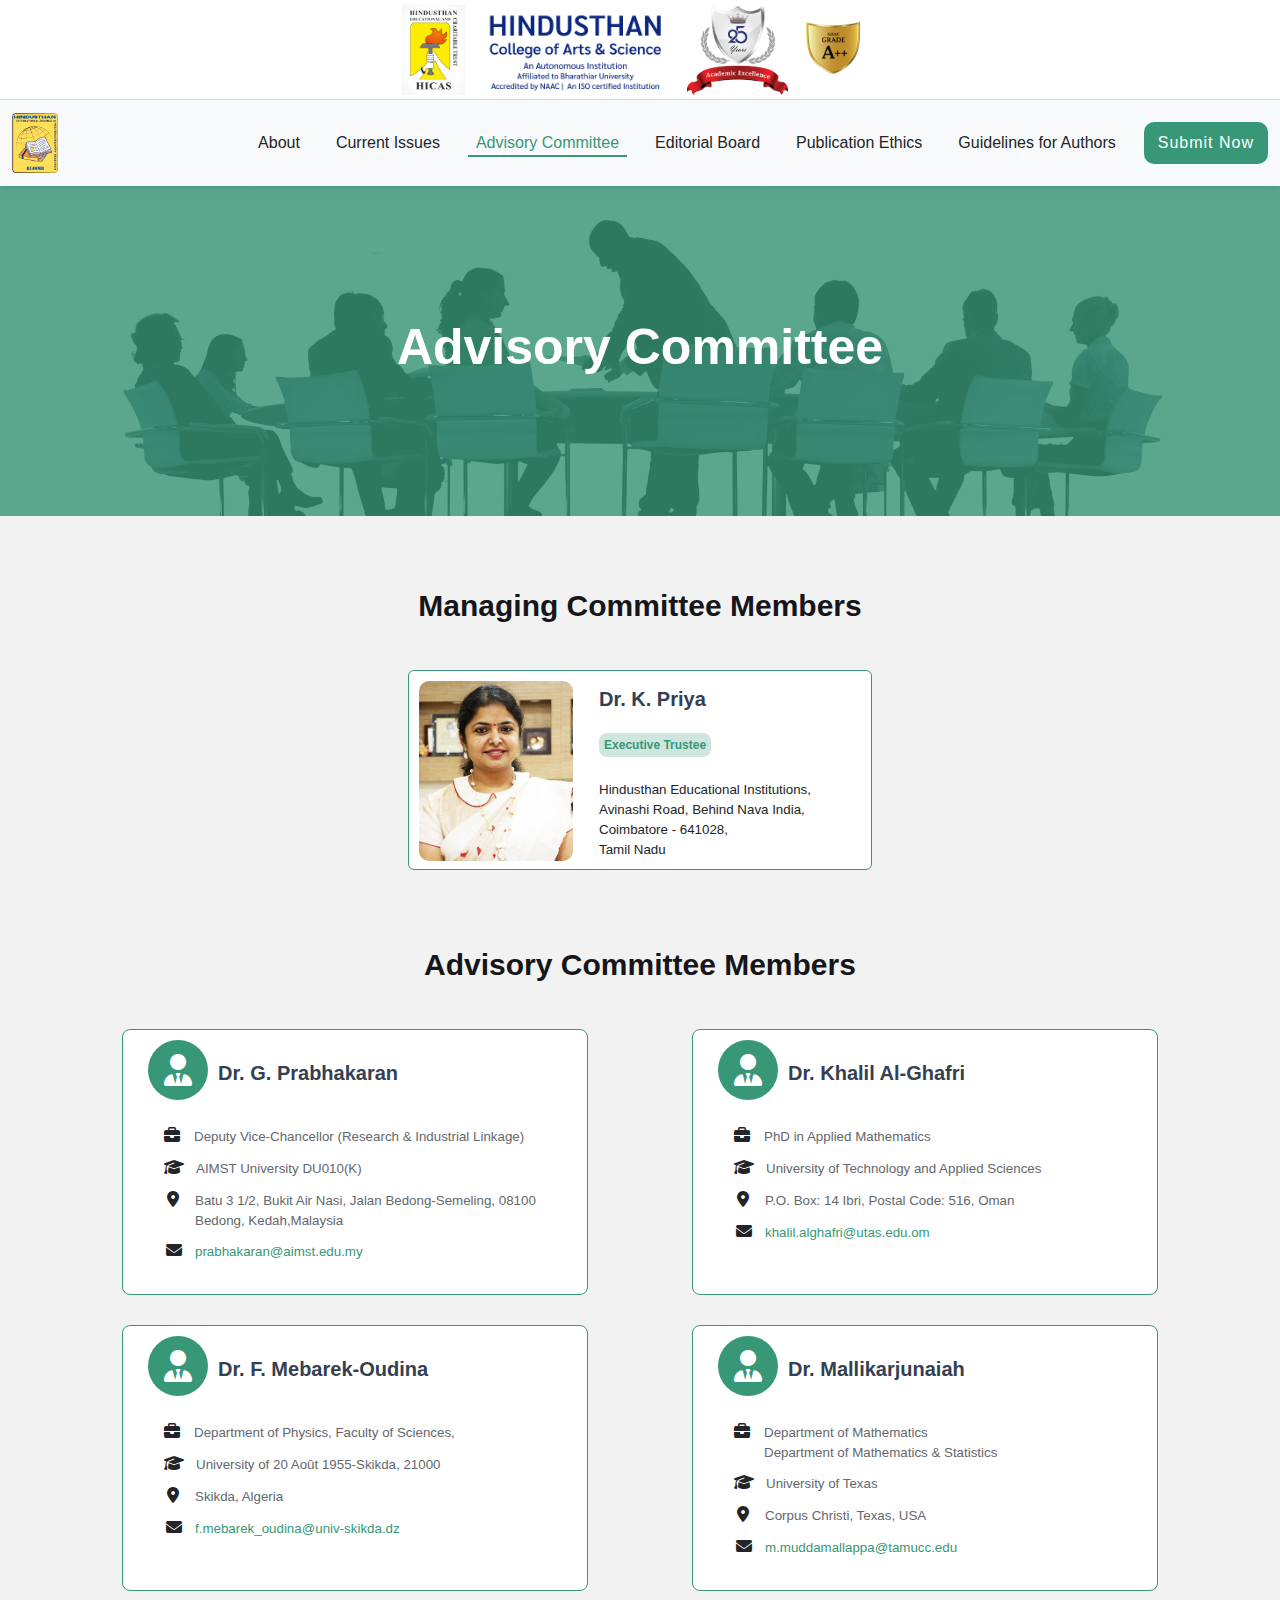
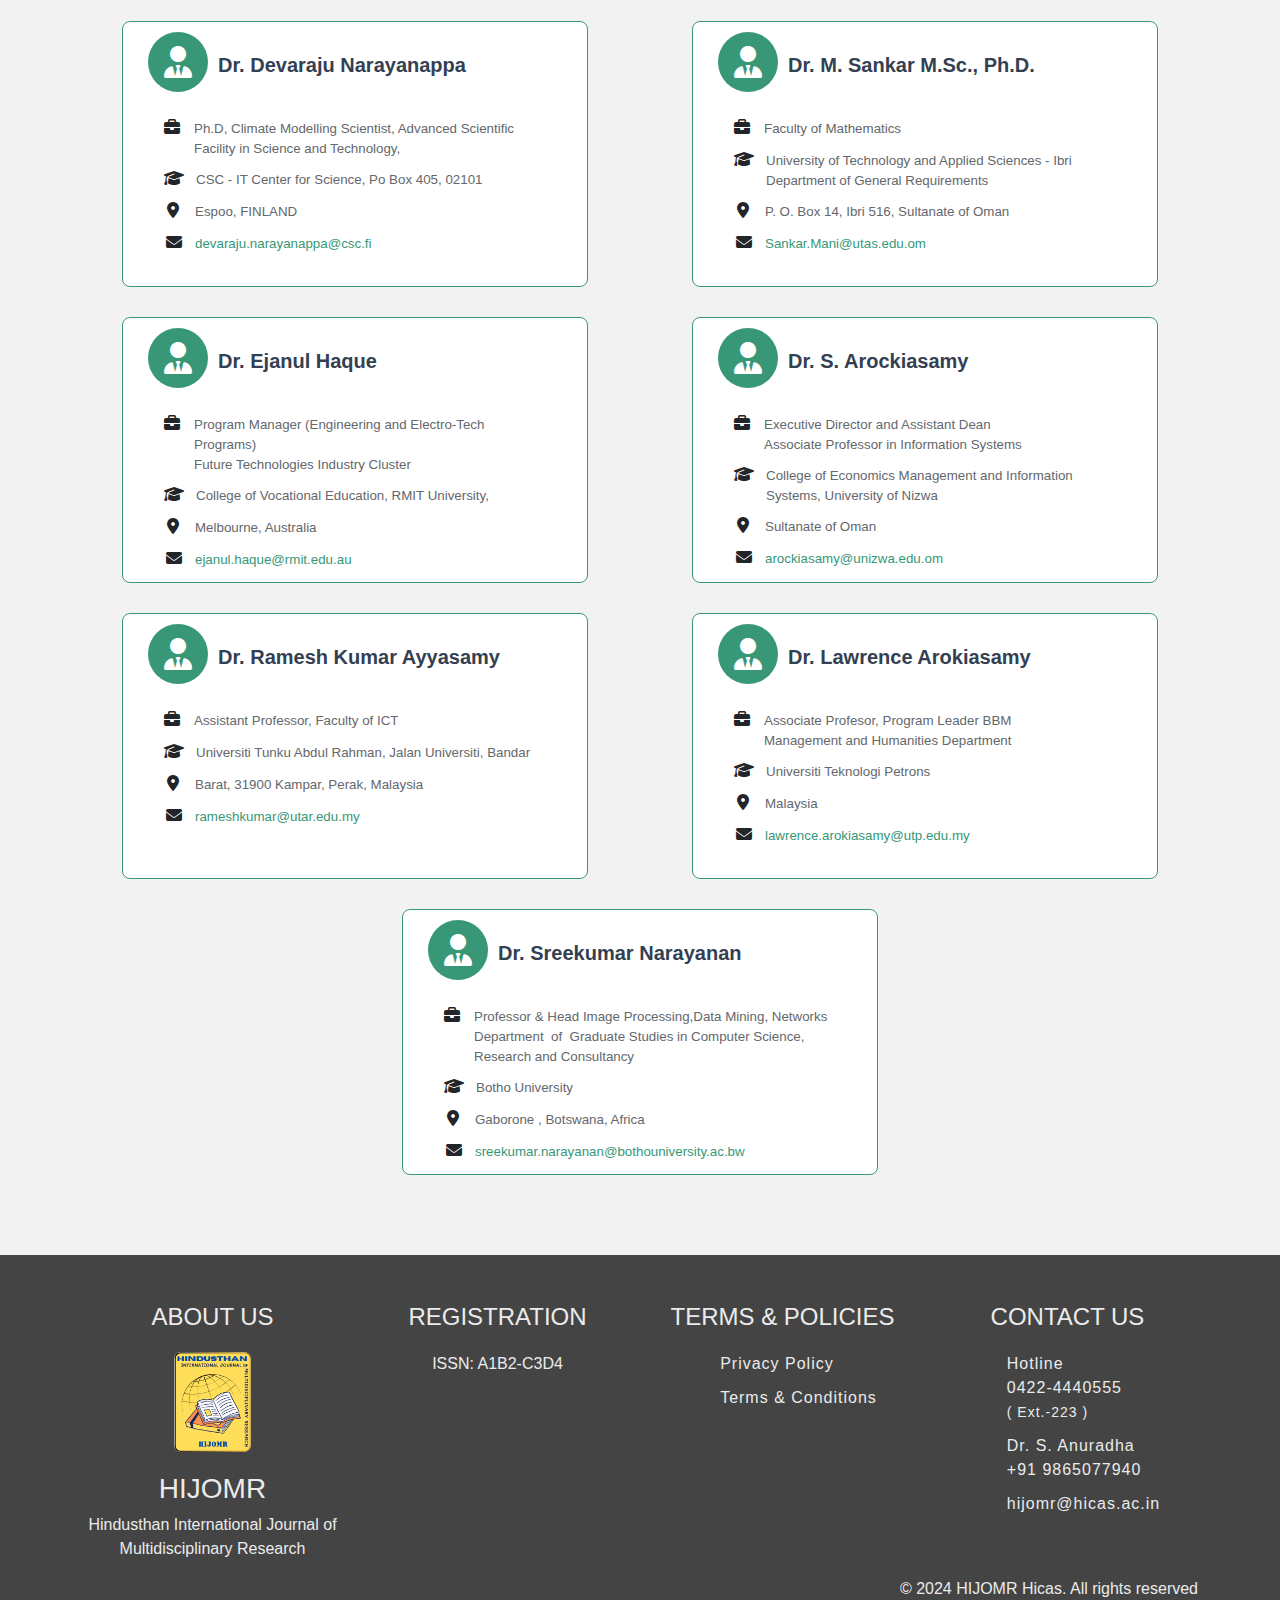
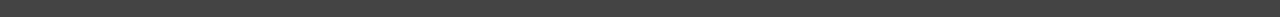
==== commit 92ed232f: "index_and_editorial_page_corrections" ====
--- a/advisory-committee.html
+++ b/advisory-committee.html
@@ -112,7 +112,7 @@
                                     <img src="./assets/img/faculty-img/Priya_mam.jpg" class="card-img-left" alt="...">
                                     <div class="card-body">
                                       <h5 class="card-title">Dr. K. Priya</h5>
-                                      <h5 class="card-text managing-committee-designation">The Executive Trustee</h5>
+                                      <h5 class="card-text managing-committee-designation">Executive Trustee</h5>
                                       <p class="card-text">Hindusthan Educational Institutions,
                                         <br>Avinashi Road, Behind Nava India, <br>Coimbatore - 641028, <br>Tamil Nadu
                                       </p>
@@ -509,7 +509,7 @@
                                         <div class="rounded-circle profile-circle bg-profile-circle">
                                             <span><i class="fa-solid fa-user-tie"></i></span>
                                         </div>
-                                        <h5 class="card-title">Dr.S.Arockiasamy</h5>
+                                        <h5 class="card-title">Dr. S. Arockiasamy</h5>
                                     </div>
                                     <div class="card-body">                                    
                                         <div class="bio mt-2">
--- a/assets/css/style.css
+++ b/assets/css/style.css
@@ -634,8 +634,8 @@
     display: flex;
     flex-direction: row;
     border: 1px solid #379777 !important; 
-    width: 25rem;
-    height: 200px;
+    width: 31rem;
+    height: 205px;
     margin-bottom: 25px;
     cursor: pointer;
     transition: transform 0.3s ease, box-shadow 0.3s ease;
@@ -647,10 +647,10 @@
     box-shadow: 0px 5px 15px rgba(0, 0, 0, 0.3);
 }
 .chief-card-left {
-    margin-left: 100px !important;
+    margin-left: 0px !important;
 }
 .chief-card-right {
-    margin-right: 100px;
+    margin-right: 0px;
 }
 .chief-editors-card img {
     height: 200px;
@@ -663,7 +663,7 @@
     margin: auto;
 }
 .chief-editors-designation {
-    margin-top: 20px;
+    margin-top: 5px;
     padding-top: 5px !important;
     background-color: #cfe6df;
     color: #379777;
@@ -676,8 +676,32 @@
 .chief-editors-card .card-title {
     color: #343f52;
 }
+.chief-editors-card .bio {
+    display: flex;
+    flex-direction: row;
+    align-items: baseline;
+}
 .chief-editors-card .card-body p {
-    padding-top: 15px !important    ;
+    font-size: smaller !important;
+    color: #64676c;
+}
+.chief-editors-card .bio i {
+    align-items: center;
+}
+.chief-editors-card .bio .committee-members-caption-1 {
+    margin-left: 14px;
+}
+.chief-editors-card .bio .committee-members-caption-2 {
+    margin-left: 12px;
+}
+.chief-editors-card .bio .committee-members-caption-3 {
+    margin-left: 13px;
+}
+.chief-editors-card .bio .committee-members-caption-4 {
+    margin-left: 13px;
+}
+.chief-editors-card .bio .mail {
+    color: #379777;
 }
 /* .chief-editors-card .card-body p {
     color: #64676c;
@@ -704,11 +728,11 @@
 .board-members-card-section .card {
     width: auto;
     display: flex;
-    flex-direction: row;
+    flex-direction: column;
     justify-content: space-between;
-    height: 190px;
+    height: 215px;
     border: none;
-    padding: 25px 25px 25px 25px;
+    padding: 10px 20px 10px 20px;
     cursor: pointer;
     transition: transform 0.3s ease, box-shadow 0.3s ease;
 }
@@ -720,6 +744,46 @@
     display: flex;
     margin: auto;
 } */
+.board-members-card-section .card .profile-section {
+    display: flex;
+    flex-direction: row;
+    align-items: center;
+    padding-bottom: 10px;
+}
+.board-members-card-section .card .profile-section .name-bio {
+    display: flex;
+    flex-direction: column;
+    margin: 10px 0px 0px 10px;
+}
+.board-members-card-section .card .profile-section h5 {
+    color: #343f52;
+    font-size: large;
+}
+.board-members-card-section .card .profile-section .name-bio .designation {
+    background-color: #cfe6df;
+    color: #379777;
+    padding: 5px 5px 5px 5px;
+    font-size: 11px;
+    font-weight: bold;
+    border-radius: 8px;
+    margin-top: 5px;
+    width: fit-content;
+}
+.board-members-card-section .card .card-body {
+    padding: 0px;
+    margin: 0px 0px 0px 30px;
+}
+.board-members-card-section .card .card-title {
+    margin-bottom: 0px;
+}
+.board-members-card-section .last-card {
+    width: 355px;
+}
+.board-members-last-card-section {
+    display: flex;
+    flex-direction: column;
+    align-items: center;
+}
 .board-members-card-section .profile-circle {
     color: #ffffff;
     font-size: 22px;
@@ -731,7 +795,20 @@
     display: flex;
     justify-content: center;
     align-items: center;
-    margin: 20px 0px 0px 10px;
+    margin: 5px 10px 0px 10px;
+}
+.board-members-card-section .card .bio {
+    display: flex;
+    flex-direction: row;
+    align-items: baseline;
+}
+.board-members-card-section .card .bio p {
+    font-size: smaller !important;
+    color: #64676c;
+    margin-left: 14px;
+}
+.board-members-card-section .card .bio .mail {
+    color: #379777;
 }
 .bg-1 {
     background-color: #E2626B;
@@ -1054,7 +1131,7 @@
 }
 /* ---------------------------- */
 .committee-members-section {
-    margin-bottom: 50px;
+    margin-bottom: 80px;
 }
 .committee-members-card-section {
     margin-bottom: 30px;
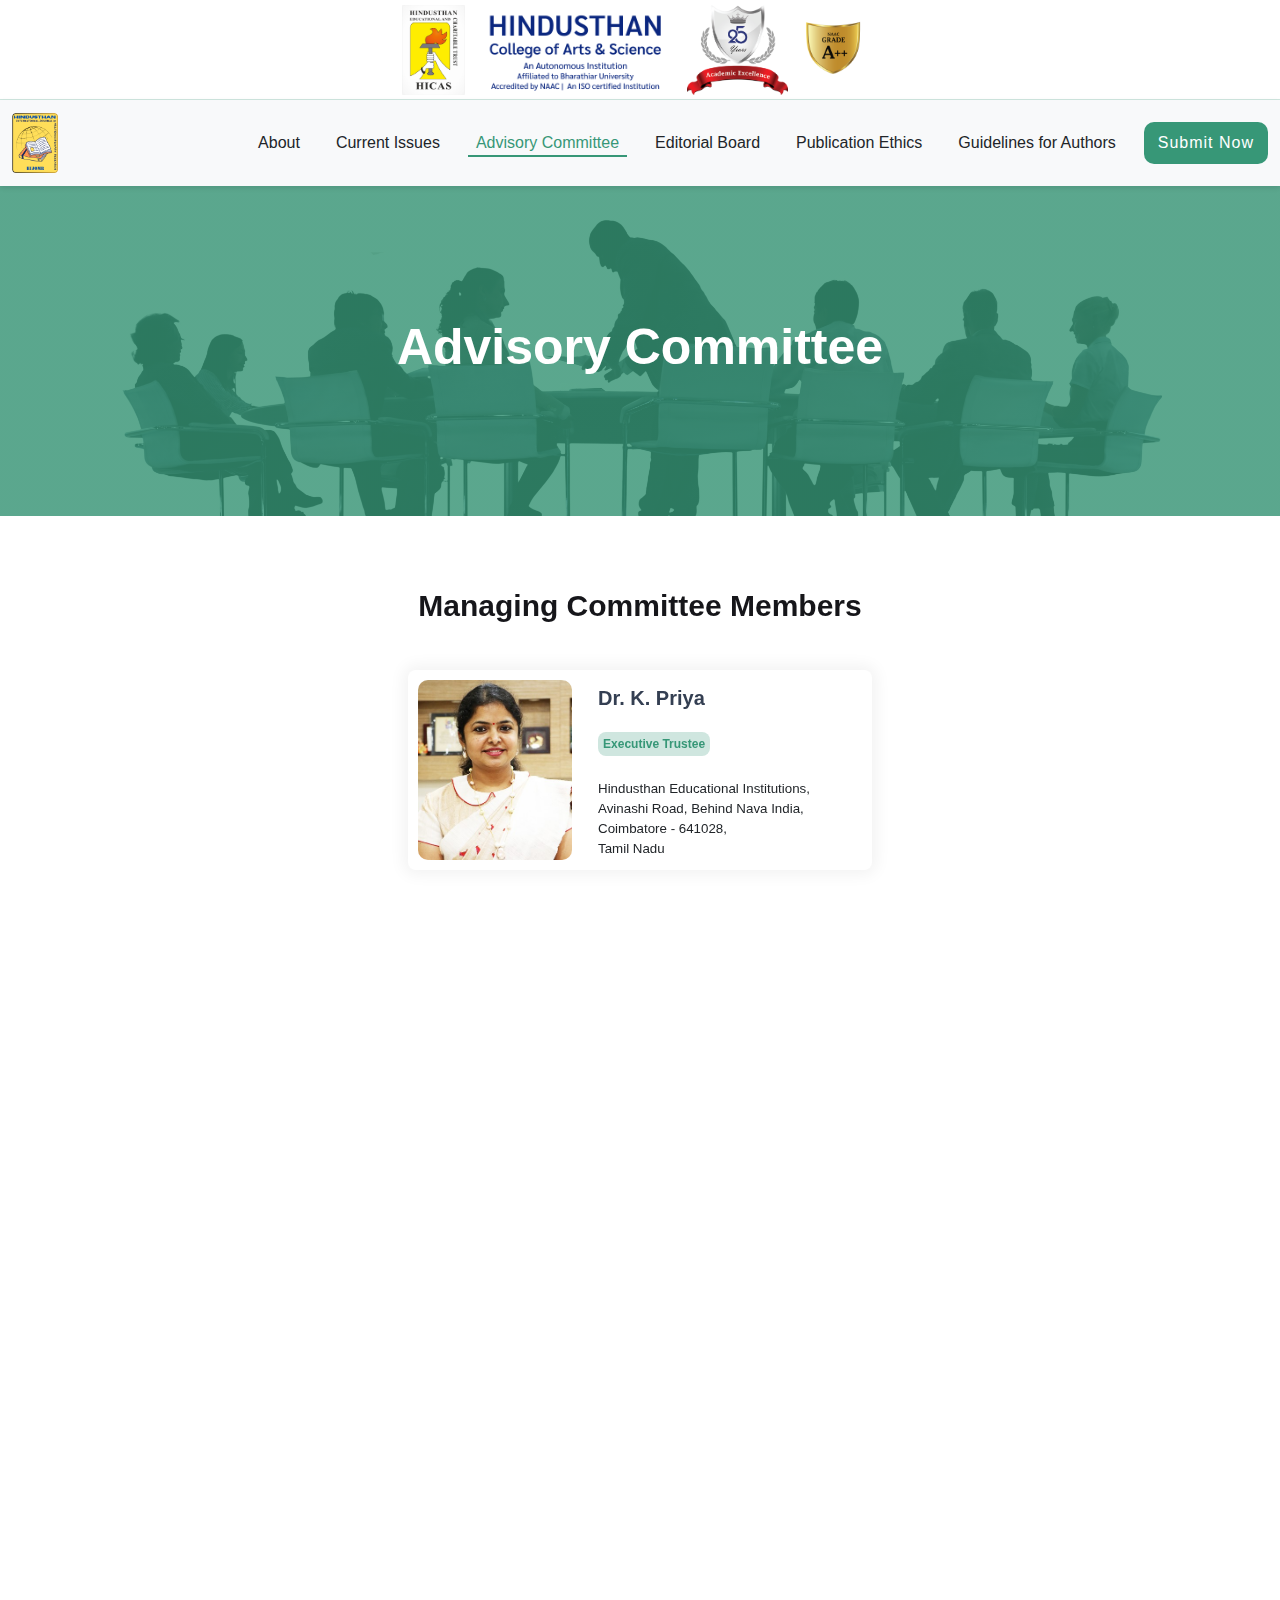
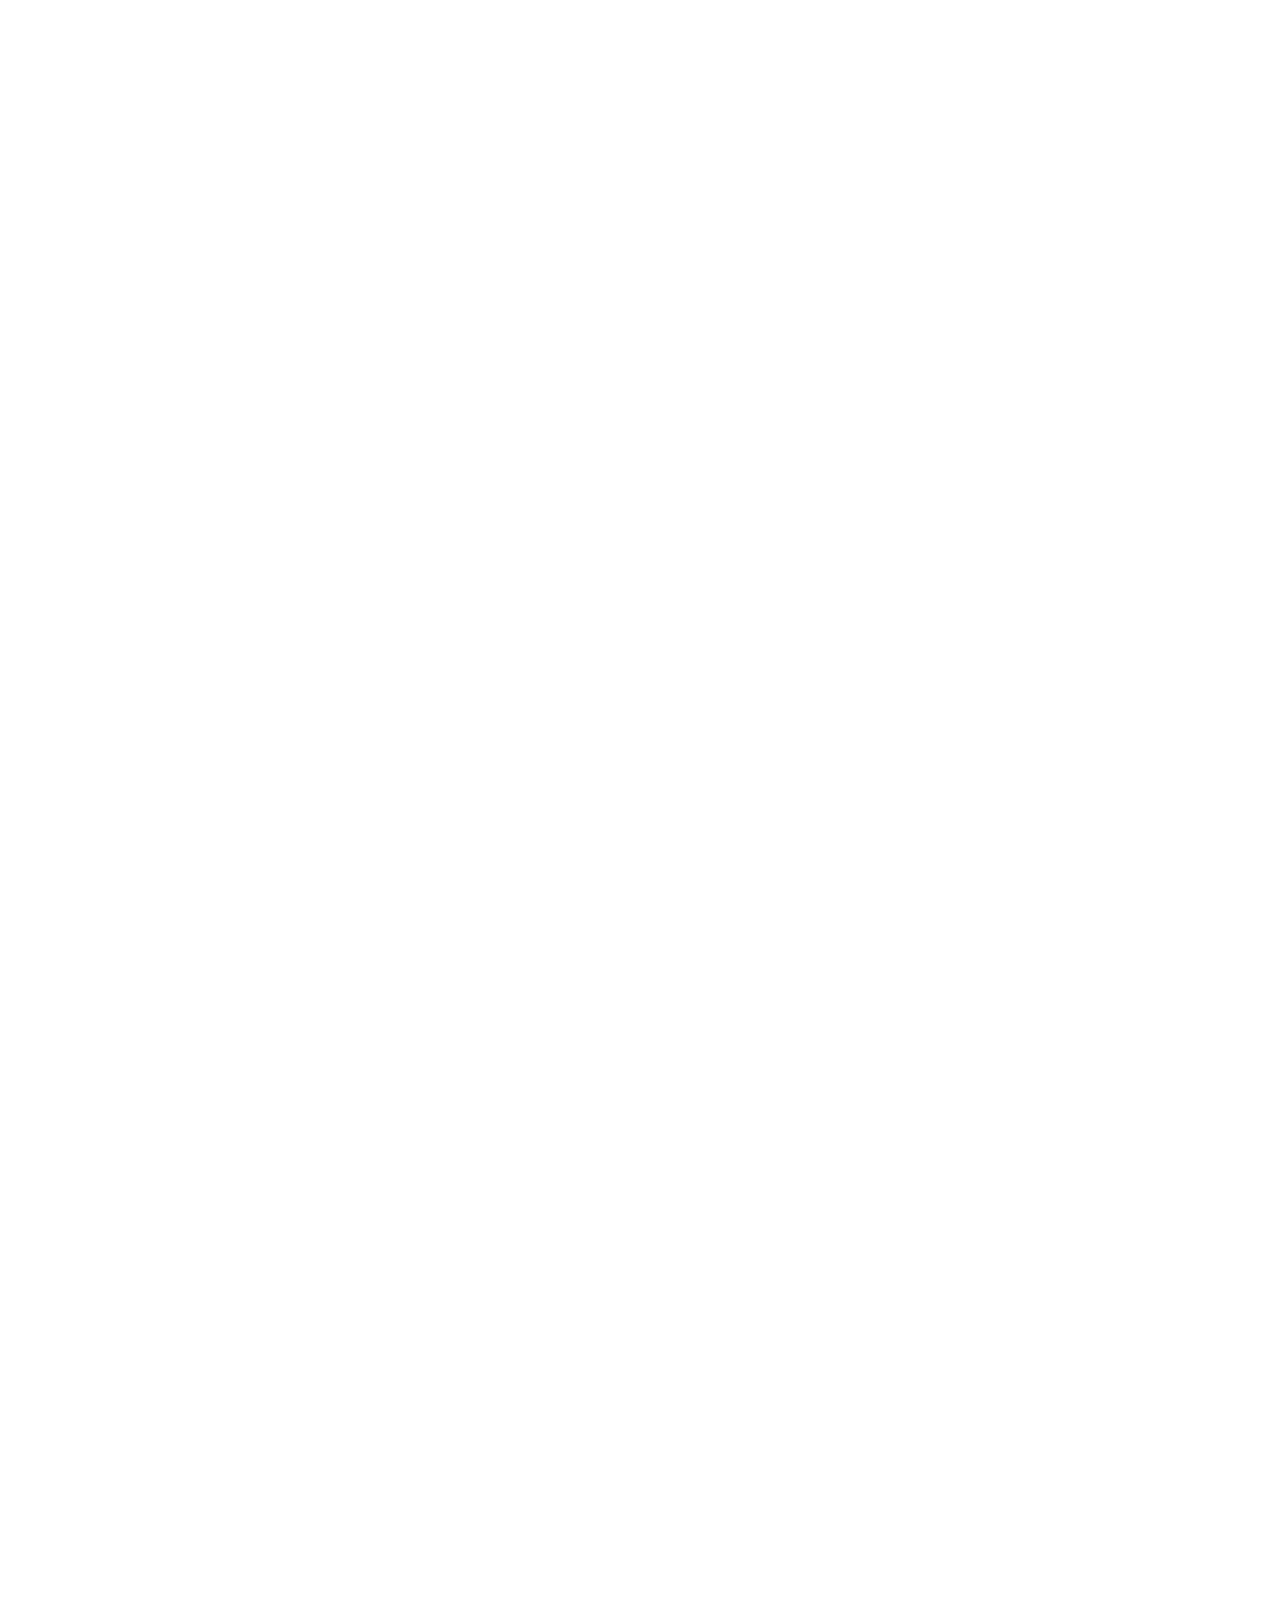
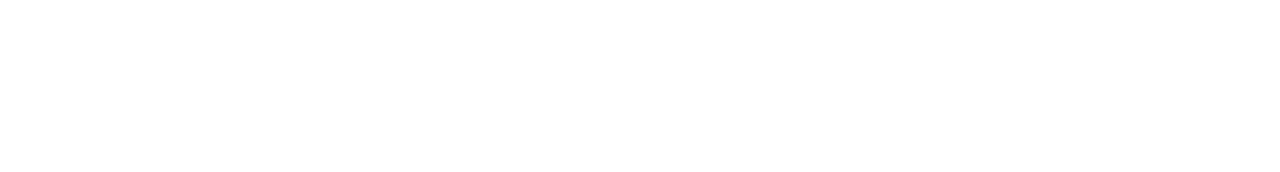
==== commit 91f0f78c: "mobile_responsive_with_animation" ====
--- a/advisory-committee.html
+++ b/advisory-committee.html
@@ -7,6 +7,7 @@
     <title>HIJOMR</title>
     <link rel="stylesheet" href="https://cdn.jsdelivr.net/npm/bootstrap@5.0.2/dist/css/bootstrap.min.css">
     <link rel="stylesheet" href="https://cdnjs.cloudflare.com/ajax/libs/font-awesome/6.6.0/css/all.min.css">
+    <link href="https://unpkg.com/aos@2.3.1/dist/aos.css" rel="stylesheet">
     <link rel="stylesheet" href="./assets/css/style.css">
 </head>
 
@@ -48,7 +49,7 @@
                         </ul>
                     </div>
                     <div>
-                        <a href="" class="btn nav-button">Submit Now</a>
+                        <a href="./guidelines.html" class="btn nav-button">Submit Now</a>
                     </div>
                 </div>
             </nav>
@@ -70,20 +71,20 @@
                             <li class="nav-item">
                                 <a class="nav-link" href="./index.html">About</a>
                             </li>
-                            <li class="nav-item">
-                                <a class="nav-link"aria-current="page" href="#">Advisory Committee</a>
-                            </li>
-                            <li class="nav-item">
-                                <a class="nav-link active" href="./editorial-board.html">Editorial Board</a>
+                            <li class="nav-item"></li>
+                                <a class="nav-link" href="./#">Current Issues</a>
+                            </li>
+                            <li class="nav-item">
+                                <a class="nav-link active"aria-current="page" href="#">Advisory Committee</a>
+                            </li>
+                            <li class="nav-item">
+                                <a class="nav-link" href="./editorial-board.html">Editorial Board</a>
                             </li>
                             <li class="nav-item">
                                 <a class="nav-link" href="./publication_ethics.html">Publication Ethics</a>
                             </li>
                             <li class="nav-item">
                                 <a class="nav-link" href="./guidelines.html">Guidelines for Authors</a>
-                            </li>
-                            <li class="nav-item">
-                                <a class="nav-link" href="#">Submit Now</a>
                             </li>
                         </ul>
                     </div>
@@ -101,14 +102,14 @@
         </div>
         <section class="managing-committee">
             <div>
-                <h2>Managing Committee Members</h2>
+                <h2 data-aos="zoom-in">Managing Committee Members</h2>
             </div>
             <div class="container">
                 <div class="managing-committee-section">
                     <div class="row">
                         <div class="col-lg-12 managing-committee-column">
                             <div>
-                                <div class="card managing-committee-card managing-committee-card-left">
+                                <div class="card managing-committee-card managing-committee-card-left" data-aos="fade-up">
                                     <img src="./assets/img/faculty-img/Priya_mam.jpg" class="card-img-left" alt="...">
                                     <div class="card-body">
                                       <h5 class="card-title">Dr. K. Priya</h5>
@@ -126,13 +127,13 @@
         </section>
         <section class="committee-members">
             <div>
-                <h2>Advisory Committee Members</h2>
+                <h2 data-aos="zoom-in">Advisory Committee Members</h2>
             </div>
             <div class="container">
                 <div class="committee-members-section">
                     <div class="row">
                         <div class="col-lg-6">
-                            <div class="committee-members-card-section">
+                            <div class="committee-members-card-section" data-aos="fade-right">
                                 <div class="card">
                                     <div class="profile-section">
                                         <div class="rounded-circle profile-circle bg-profile-circle">
@@ -178,7 +179,7 @@
                                     </div>
                                 </div>
                             </div>
-                            <div class="committee-members-card-section">
+                            <div class="committee-members-card-section" data-aos="fade-right">
                                 <div class="card">
                                     <div class="profile-section">
                                         <div class="rounded-circle profile-circle bg-profile-circle">
@@ -224,7 +225,7 @@
                                     </div>
                                 </div>
                             </div>
-                            <div class="committee-members-card-section">
+                            <div class="committee-members-card-section" data-aos="fade-right">
                                 <div class="card">
                                     <div class="profile-section">
                                         <div class="rounded-circle profile-circle bg-profile-circle">
@@ -271,7 +272,7 @@
                                     </div>
                                 </div>
                             </div>
-                            <div class="committee-members-card-section">
+                            <div class="committee-members-card-section" data-aos="fade-right">
                                 <div class="card">
                                     <div class="profile-section">
                                         <div class="rounded-circle profile-circle bg-profile-circle">
@@ -317,7 +318,7 @@
                                     </div>
                                 </div>
                             </div>
-                            <div class="committee-members-card-section">
+                            <div class="committee-members-card-section" data-aos="fade-right">
                                 <div class="card">
                                     <div class="profile-section">
                                         <div class="rounded-circle profile-circle bg-profile-circle">
@@ -365,7 +366,7 @@
                             </div>   
                         </div>
                         <div class="col-lg-6">
-                            <div class="committee-members-card-section">
+                            <div class="committee-members-card-section" data-aos="fade-left">
                                 <div class="card">
                                     <div class="profile-section">
                                         <div class="rounded-circle profile-circle bg-profile-circle">
@@ -411,7 +412,7 @@
                                     </div>
                                 </div>
                             </div>
-                            <div class="committee-members-card-section">
+                            <div class="committee-members-card-section" data-aos="fade-left">
                                 <div class="card">
                                     <div class="profile-section">
                                         <div class="rounded-circle profile-circle bg-profile-circle">
@@ -457,7 +458,7 @@
                                     </div>
                                 </div>
                             </div>
-                            <div class="committee-members-card-section">
+                            <div class="committee-members-card-section" data-aos="fade-left">
                                 <div class="card">
                                     <div class="profile-section">
                                         <div class="rounded-circle profile-circle bg-profile-circle">
@@ -503,7 +504,7 @@
                                     </div>
                                 </div>
                             </div>
-                            <div class="committee-members-card-section">
+                            <div class="committee-members-card-section" data-aos="fade-left">
                                 <div class="card">
                                     <div class="profile-section">
                                         <div class="rounded-circle profile-circle bg-profile-circle">
@@ -549,7 +550,7 @@
                                     </div>
                                 </div>
                             </div>
-                            <div class="committee-members-card-section">
+                            <div class="committee-members-card-section" data-aos="fade-left">
                                 <div class="card">
                                     <div class="profile-section">
                                         <div class="rounded-circle profile-circle bg-profile-circle">
@@ -590,6 +591,56 @@
                                             <div>
                                                 <p class="card-text committee-members-caption-4"><a class="mail" href="mailto:lawrence.arokiasamy@utp.edu.my">lawrence.arokiasamy@utp.edu.my</a>
                                                 </p>
+                                            </div>
+                                        </div>
+                                    </div>
+                                </div>
+                            </div>
+                        </div>
+                        <div class="col-lg-12">
+                            <div class="committee-members-last-card" data-aos="fade-up">
+                                <div class="committee-members-card-section">
+                                    <div class="card">
+                                        <div class="profile-section">
+                                            <div class="rounded-circle profile-circle bg-profile-circle">
+                                                <span><i class="fa-solid fa-user-tie"></i></span>
+                                            </div>
+                                            <h5 class="card-title">Dr. Sreekumar Narayanan</h5>
+                                        </div>
+                                        <div class="card-body">                                    
+                                            <div class="bio mt-2">
+                                                <div>
+                                                    <i class="fa-solid fa-briefcase"></i>
+                                                </div>
+                                                <div>
+                                                    <p class="card-text committee-members-caption-1">Professor &amp; Head Image Processing,Data Mining, Networks <br>Department  of  Graduate Studies in Computer Science, Research and Consultancy</p>
+                                                </div>
+                                            </div>
+                                            <div class="bio mt-2">
+                                                <div>
+                                                    <i class="fa-solid fa-graduation-cap"></i>
+                                                </div>
+                                                <div>
+                                                    <p class="card-text committee-members-caption-2">Botho University</p>
+                                                </div>
+                                            </div>
+                                            <div class="bio mt-2">
+                                                <div>
+                                                    <i class="fa-solid fa-location-dot" style="margin-left: 3px;"></i>
+                                                </div>
+                                                <div>
+                                                    <p class="card-text committee-members-caption-3">Gaborone , Botswana, Africa
+                                                    </p>
+                                                </div>
+                                            </div>
+                                            <div class="bio mt-2">
+                                                <div>
+                                                    <i class="fa-solid fa-envelope" style="margin-left: 2px;"></i>
+                                                </div>
+                                                <div>
+                                                    <p class="card-text committee-members-caption-4"><a class="mail" href="mailto:sreekumar.narayanan@bothouniversity.ac.bw">sreekumar.narayanan@bothouniversity.ac.bw</a>
+                                                    </p>
+                                                </div>
                                             </div>
                                         </div>
                                     </div>
@@ -597,54 +648,7 @@
                             </div>
                         </div>
                     </div>
-                    <div class="committee-members-last-card">
-                        <div class="committee-members-card-section">
-                            <div class="card">
-                                <div class="profile-section">
-                                    <div class="rounded-circle profile-circle bg-profile-circle">
-                                        <span><i class="fa-solid fa-user-tie"></i></span>
-                                    </div>
-                                    <h5 class="card-title">Dr. Sreekumar Narayanan</h5>
-                                </div>
-                                <div class="card-body">                                    
-                                    <div class="bio mt-2">
-                                        <div>
-                                            <i class="fa-solid fa-briefcase"></i>
-                                        </div>
-                                        <div>
-                                            <p class="card-text committee-members-caption-1">Professor &amp; Head Image Processing,Data Mining, Networks <br>Department  of  Graduate Studies in Computer Science, Research and Consultancy</p>
-                                        </div>
-                                    </div>
-                                    <div class="bio mt-2">
-                                        <div>
-                                            <i class="fa-solid fa-graduation-cap"></i>
-                                        </div>
-                                        <div>
-                                            <p class="card-text committee-members-caption-2">Botho University</p>
-                                        </div>
-                                    </div>
-                                    <div class="bio mt-2">
-                                        <div>
-                                            <i class="fa-solid fa-location-dot" style="margin-left: 3px;"></i>
-                                        </div>
-                                        <div>
-                                            <p class="card-text committee-members-caption-3">Gaborone , Botswana, Africa
-                                            </p>
-                                        </div>
-                                    </div>
-                                    <div class="bio mt-2">
-                                        <div>
-                                            <i class="fa-solid fa-envelope" style="margin-left: 2px;"></i>
-                                        </div>
-                                        <div>
-                                            <p class="card-text committee-members-caption-4"><a class="mail" href="mailto:sreekumar.narayanan@bothouniversity.ac.bw">sreekumar.narayanan@bothouniversity.ac.bw</a>
-                                            </p>
-                                        </div>
-                                    </div>
-                                </div>
-                            </div>
-                        </div>
-                    </div>
+                    
                 </div>
             </div>
         </section>
@@ -653,8 +657,42 @@
         <div id="hicas-footer"></div>
     </footer>
     <!-- scripts -->
+    <script>
+        document.addEventListener('DOMContentLoaded', function() {
+            var navbar = document.querySelector('.navbar');
+            var descSection = document.querySelector('.advisory-committee-banner');
+
+            window.addEventListener('scroll', function() {
+                var rect = descSection.getBoundingClientRect();
+                if (rect.top <= 0) {
+                    navbar.classList.add('sticky');
+                } else {
+                    navbar.classList.remove('sticky');
+                }
+            });
+        });
+    </script>
+    <script>
+        document.addEventListener('DOMContentLoaded', function() {
+            var mobileNavbar = document.querySelector('.nav-mobile');
+            var descSection = document.querySelector('.advisory-committee-banner');
+    
+            window.addEventListener('scroll', function() {
+                var rect = descSection.getBoundingClientRect();
+                if (rect.top <= 0) {
+                    mobileNavbar.classList.add('sticky');
+                } else {
+                    mobileNavbar.classList.remove('sticky');
+                }
+            });
+        });
+    </script>
     <script src="./assets/js/header.js"></script>
     <script src="./assets/js/footer.js"></script>
+    <script src="https://unpkg.com/aos@2.3.1/dist/aos.js"></script>
+    <script>
+        AOS.init();
+      </script>
     <script src="./assets/js/script.js"></script>
     <script src="https://ajax.googleapis.com/ajax/libs/jquery/3.5.1/jquery.min.js"></script>
     <script src="https://cdn.jsdelivr.net/npm/bootstrap@5.0.2/dist/js/bootstrap.bundle.min.js"></script>
--- a/assets/css/style.css
+++ b/assets/css/style.css
@@ -8,7 +8,7 @@
     font-weight: normal;
     font-style: normal;
     overflow-x: hidden !important;
-    background-color: #f2f2f2
+    background-color: #fff;
 }
 h1, h2, h3, h4, h5, h6 {
     font-family: "Sarabun", sans-serif;
@@ -38,7 +38,7 @@
 @media (max-width: 770px) {
     .logo img {
         width: auto;
-        height: 35px;
+        height: 60px;
     }
 }
 .navbar {
@@ -106,7 +106,8 @@
 }
 /* sticky navbar */
 .navbar {
-    transition: top 0.3s ease-in-out;
+    /* transition: top 0.3s ease-in-out; */
+    transition: all 300ms ease-in-out, padding-right 0ms;
 }
 
 .sticky {
@@ -140,9 +141,6 @@
 .banner-top {
     display: flex;
     margin-top: 80px;
-}
-.hicas-logo {
-    height: 90px;
 }
 .hicas-title-1 {
     font-size: 25px;
@@ -228,15 +226,22 @@
     .desktop-book {
         display: none;
     }
+    .mobile-banner-bottom {
+        overflow-x: visible;
+    }
     .mobile-banner-bottom .banner-button {
-        margin-top: 70px;
+        margin-top: 90px;
+        margin-left: 25px;
+        width: 130px;
+        padding: 20px 0px !important;
+        font-size: 10px;
+        font-weight: 600;
     }
     .banner-book img {
         margin-top: 0px;
         margin-left: 0px;
         width: 268px;
         height: auto;
-        overflow-x: hidden;
         object-fit: cover;
     }
 }
@@ -251,6 +256,9 @@
 .mobile-banner-bottom {
     display: flex;
     flex-direction: row;
+}
+.mobile-banner-bottom .banner-btns {
+    
 }
 .banner-book-mobile {
     overflow-x: hidden;
@@ -259,9 +267,11 @@
 .desc {
     margin-top: 50px;
     margin-bottom: 50px;
+    overflow: hidden;
 }
 .desc-title {
     margin-bottom: 30px;
+    overflow: hidden;
 }
 .desc-title h2 {
     font-size: 30px;
@@ -270,6 +280,10 @@
     font-weight: 700;
     line-height: 1.3;
     margin-bottom: 30px;
+
+}
+.desc-content {
+    overflow: hidden;
 }
 .desc-content p {
     font-size: 15px;
@@ -287,6 +301,19 @@
     .desc-content p {
         text-align: justify;
         padding: 0px 10px;
+    }
+    .desc-right-section-first {
+        display: flex;
+        flex-direction: column;
+        align-items: center;
+        overflow: hidden;
+    }
+    .desc-right-section-second {
+        margin-top: 20px;
+        display: flex;
+        flex-direction: column;
+        align-items: center;
+        overflow: hidden;
     }
 }
 /* about section right side card */
@@ -326,7 +353,18 @@
         transform: translateY(-5px);
         box-shadow: 0px 5px 15px rgba(0, 0, 0, 0.3);
 }
+@media only screen and  (max-width: 770px) {
+    .about-right-card-1:hover,
+    .about-right-card-2:hover,
+    .about-right-card-3:hover,
+    .about-right-card-4:hover {
+        box-shadow: none;
+    }
+}
 /* Disciplines covered include */
+.disciplines-covered-include {
+    overflow: hidden;
+}
 .disciplines-card {
     margin: 10px 23px 28px 23px;
     width: 330px;
@@ -338,11 +376,12 @@
     /* border-color: #EB6E25; */
     border-color: #379777;
     min-height: 123px;
+    box-shadow: 0 0 15px 5px #0000000d;
 }
 .disciplines-card:hover {
     height: 290px;
     transition: 0.3s ease-in-out;
-    box-shadow: 0 10px 15px rgb(92, 109, 104);
+    box-shadow: 0px 5px 15px rgba(0, 0, 0, 0.3);
     margin-bottom: 10px;
 }
 .disciplines-card .card-body {
@@ -387,6 +426,9 @@
     text-decoration: underline;
 }
 @media only screen and  (max-width: 770px) {
+    .disciplines-covered-include {
+        margin-bottom: 20px !important;
+    }
     .disciplines-section .row {
         display: block;
         padding: 0px 20px;
@@ -403,13 +445,14 @@
     .disciplines-card:hover {
         height: 290px;
         transition: none;
-        box-shadow: none;
+        box-shadow: 0 0 15px 5px #0000000d;
         margin-bottom: 28px;
     }
 }
 /* Readership section */
 .readership {
     margin-bottom: 80px;
+    overflow: hidden;
 }
 .readership-container {
     border-radius: 20px;
@@ -417,8 +460,27 @@
     background-image: linear-gradient(90deg, #cfe6df 21%, #cceee3 74%), url(../img/hero/h1_hero.jpg);
     padding: 40px 50px;
 }
+@media only screen and  (max-width: 770px) {
+    .readership-desktop {
+        display: none;
+    }
+    .readership-mobile {
+        display: block;
+    }
+    .readership-container {
+        margin-top: 50px;
+    }
+    .readership h2 {
+        margin: 25px 0px 30px 0px;
+    }
+}
+@media only screen and  (min-width: 771px) {
+    .readership-mobile {
+        display: none;
+    }
+}
 .readership-card {
-    border-radius: 10px;
+    border-radius: 8px;
     margin: 10px 10px 28px 10px;
     width: 330px;
     height: 14rem;
@@ -426,6 +488,8 @@
     overflow: hidden;
     min-height: 123px;
     cursor: pointer;
+    border: none;
+    box-shadow: 0 0 15px 5px #0000000d;
     transition: transform 0.3s ease, box-shadow 0.3s ease;
 }
 .readership-card:hover {
@@ -475,14 +539,18 @@
 }
 @media only screen and  (max-width: 770px) {
     .readership {
-        margin: 0px 10px;
+        margin: 0px 0px;
     }
     .readership-container {
-        padding: 15px 50px;
+        padding: 25px 50px 35px 50px;
+        border-radius: 0px;
     }
     .readership-card {
         height: 12rem;
         width: 300px;
+    }
+    .readership-card:hover {
+        box-shadow: 0 0 15px 5px #0000000d;
     }
     .readership-icon {
         height: 60px;
@@ -537,6 +605,7 @@
     margin-bottom: 20px;
 } */
 .review-process {
+    overflow: hidden;
     margin-top: 50px;
     margin-bottom: 100px;
 }
@@ -588,7 +657,17 @@
     background-color: transparent;
     padding-top: 20px;
 }
-
+@media only screen and  (max-width: 770px) {
+    .review-process-head {
+        margin-top: 50px;
+    }
+    .review-process-accordion {
+        width: 90%;
+    }
+    .review-process .accordion-item {
+        margin-bottom: 30px;
+    }
+}
 /* footer start */
 
 /* ---------------------------------- */
@@ -614,8 +693,22 @@
     font-weight: 700;
     line-height: 1;
 }
+@media only screen and  (max-width: 770px) {
+    .editorial-board-banner {
+        height: 164px !important;
+    }
+    .advisory-committee-banner {
+        height: 164px !important;
+    }
+    .editorial-board-banner-title h2 {
+        font-size: 35px;
+    }
+}
 .chief-editors {
     margin-top: 30px;
+}
+.chief-editors-section {
+    overflow: hidden;
 }
 .chief-editors h2 {
     font-size: 30px;
@@ -633,15 +726,16 @@
 .chief-editors-card {
     display: flex;
     flex-direction: row;
-    border: 1px solid #379777 !important; 
-    width: 31rem;
-    height: 205px;
+    border: none; 
+    width: 32rem;
+    height: 225px;
     margin-bottom: 25px;
     cursor: pointer;
+    border-radius: 8px;
+    box-shadow: 0 0 15px 5px #0000000d;
     transition: transform 0.3s ease, box-shadow 0.3s ease;
 }
 .chief-editors-card:hover {
-    box-shadow: 0 10px 15px rgb(92, 109, 104);
     cursor: pointer;
     transform: translateY(-5px);
     box-shadow: 0px 5px 15px rgba(0, 0, 0, 0.3);
@@ -653,7 +747,7 @@
     margin-right: 0px;
 }
 .chief-editors-card img {
-    height: 200px;
+    height: 220px;
     width: auto;
     padding: 10px 10px;
     margin: auto;
@@ -703,6 +797,34 @@
 .chief-editors-card .bio .mail {
     color: #379777;
 }
+@media only screen and  (max-width: 770px) {
+    .chief-editors-column {
+        text-align: center;
+    }
+    .chief-editors h2 {
+        font-size: 24px;
+    }
+    .chief-editors-card {
+        display: flex;
+        flex-direction: column;
+        height: auto;
+        width: 23rem;
+    }
+    .chief-editors-card:hover {
+        box-shadow: 0 0 15px 5px #0000000d;    
+    }
+    .chief-editors-card .chief-editors-designation {
+        margin-left: auto;
+        margin-right: auto;
+    }
+    .chief-editors-card .bio {
+        align-items: center;
+        padding: 0px 40px;
+    }
+    .chief-editors-card .bio p {
+        text-align: left;
+    }
+}
 /* .chief-editors-card .card-body p {
     color: #64676c;
 } */
@@ -718,9 +840,18 @@
     margin-bottom: 45px;
     text-align: center;
 }
+@media only screen and  (max-width: 770px) {
+    .editorial-members h2 {
+        font-size: 24px;
+    }
+    .board-members-card-section .card {
+        box-shadow: 0rem 0.25rem 1.75rem rgba(30, 34, 40, 0.07) !important;
+    }
+}
 /* ---------------------------- */
 .board-members-section {
     margin-bottom: 50px;
+    overflow: hidden;
 }
 .board-members-card-section {
     margin-bottom: 30px;
@@ -732,13 +863,22 @@
     justify-content: space-between;
     height: 215px;
     border: none;
+    border-radius: 8px;
     padding: 10px 20px 10px 20px;
     cursor: pointer;
+    box-shadow: 0 0 15px 5px #0000000d;
+    /* box-shadow: 0px 5px 15px rgba(0, 0, 0, 0.3); */
     transition: transform 0.3s ease, box-shadow 0.3s ease;
 }
 .board-members-card-section .card:hover {
     transform: translateY(-5px);
     box-shadow: 0px 5px 15px rgba(0, 0, 0, 0.3);
+}
+@media only screen and  (max-width: 770px) {
+    .board-members-card-section .card:hover {
+        box-shadow: 0 0 15px 5px #0000000d;
+        transform: none;
+    }
 }
 /* .board-members-card-profile {
     display: flex;
@@ -776,14 +916,14 @@
 .board-members-card-section .card .card-title {
     margin-bottom: 0px;
 }
-.board-members-card-section .last-card {
+/* .board-members-card-section .last-card {
     width: 355px;
 }
 .board-members-last-card-section {
     display: flex;
     flex-direction: column;
     align-items: center;
-}
+} */
 .board-members-card-section .profile-circle {
     color: #ffffff;
     font-size: 22px;
@@ -872,6 +1012,20 @@
     line-height: 1.3;
     margin: 70px 0px 50px 0px;
     text-align: center;
+}
+@media only screen and  (max-width: 770px) {
+    .publication-ethics-banner {
+        height: 164px;
+    }
+    .publication-ethics-banner-title h2 {
+        font-size: 35px;
+    }
+    .timeline-title {
+        font-size: 18px;
+    }
+}
+.publication-ethics-content {
+    margin-bottom: 70px;
 }
 .timeline {
     position: relative;
@@ -882,8 +1036,7 @@
   
   .timeline-item {
     position: relative;
-    padding-left: 55px;
-    margin-bottom: 50px;
+    margin-bottom: 30px;
   }
   
   .timeline-item .timeline-marker {
@@ -902,9 +1055,18 @@
     background-color: white;
     padding: 20px;
     border-radius: 6px;
-    box-shadow: 0 2px 10px rgba(0, 0, 0, 0.4);
+    box-shadow: 0 0 15px 5px #0000000d;
+    transition: transform 0.3s ease, box-shadow 0.3s ease;
   }
-  
+  .timeline-item .timeline-content:hover {
+    transform: translateY(-5px);
+    box-shadow: 0px 5px 15px rgba(0, 0, 0, 0.3);
+  }
+  .timeline-content img {
+        width: 40px;
+        height: auto;
+        margin-bottom: 10px;
+    }
   .timeline-item .timeline-content h3 {
     margin: 0;
     color: #777;
@@ -915,13 +1077,36 @@
     margin: 10px 0;
     color: #333;
     font-size: 20px;
+    font-family: "Sarabun", sans-serif;
+    font-weight: bold;
   }
   
   .timeline-item .timeline-content p {
     margin: 0;
-    color: #555;
+    color: #64676c;
+    font-family: "Roboto", sans-serif;
   }
-  
+  @media only screen and  (max-width: 770px) {
+    .timeline-item {
+        margin: 0px 0px 30px 0px;
+        padding: 0px 15px;
+        border-radius: 8px;
+    }
+    .timeline-item .timeline-content h2 {
+        font-size: 18px;
+    }
+    .timeline-item .timeline-content:hover {
+        box-shadow: 0 0 15px 5px #0000000d;
+        transform: none;   
+    }
+    .timeline-content p {
+        font-size: 15px;
+    }
+    .timeline-content ul li {
+        font-size: 15px;
+        color: #64676c;
+      }
+  }
   .timeline:before {
     content: '';
     position: absolute;
@@ -983,29 +1168,101 @@
 }
 .pdf embed {
     border-radius: 10px;
-    border: 1px solid #379777;
     height: 500px;
     width: 1000px;
-}
-.submit {
+    box-shadow: 0 0 15px 5px #0000000d;
+}
+@media only screen and  (min-width: 771px) {
+    .pdf-mobile {
+        display: none;
+    }
+    .pdf-mobile-column {
+        display: none;
+    }
+}
+@media only screen and  (max-width: 770px) {
+    .guidelines-banner-title h2 {
+        font-size: 30px;
+    }
+    .guidelines-card-section h2 {
+        margin: 40px 0px 40px 0px !important;
+        font-size: 24px !important;
+    }
+}
+.guidelines-card-section {
     display: flex;
     flex-direction: row;
     justify-content: center;
-    align-items: baseline;
-}
-.submit h5 {
+    padding: 0 10% 0 10%;
+    margin-bottom: 40px;
+}
+.guidelines-card-section h2 {
+    font-size: 30px;
+    color: #16161A;
+    font-weight: 700;
+    line-height: 1.3;
+    margin: 20px 0px 30px 0px;
     text-align: center;
-    margin-bottom: 50px;
-}
-.submit i {
-    padding-left: 10px;
-    padding-right: 3px;
-    font-size: 25px;
-    color: #379777;
-    filter: drop-shadow(1px 0 5px hsla(168, 10%, 48%, 0.5));
-}
-.submit a {
-    color: #379777 !important;
+}
+.guidelines-card-section .card {
+    margin: auto;
+    transition: transform 0.3s ease, box-shadow 0.3s ease;
+}
+.guidelines-card-section button {
+    background-color: #379777;
+    color: #ffffff;
+    border-radius: 5px;
+    cursor: pointer;
+    /* transition: transform 0.3s ease, box-shadow 0.3s ease; */
+    font-size: 14px;
+}
+.guidelines-card-section button:hover {
+    /* transform: translateY(-5px);
+    box-shadow: 0px 5px 15px rgba(0, 0, 0, 0.3); */
+    color: #ffffff;
+}
+.guidelines-card-section .card {
+    height: 200px;
+    border: none;
+    border-radius: 8px;
+    box-shadow: 0 0 15px 5px #0000000d;
+}
+.guidelines-card-section .card:hover {
+    transform: translateY(-5px);
+    transition: transform 0.3s ease, box-shadow 0.3s ease;
+    box-shadow: 0px 5px 15px rgba(0, 0, 0, 0.3);
+}
+@media only screen and  (max-width: 770px) {
+    .guidelines-card-section .card:hover {
+        box-shadow: 0 0 15px 5px #0000000d;
+        transform: none;
+    }
+}
+.guidelines-card-section .card-body {
+    padding: 10px 16px 5px 22px;
+}
+.guidelines-card-section .card-title {
+    font-size: 16px;
+}
+.guidelines-card-section .card-text {
+    font-size: 14px;
+    color: #6c757d;
+    margin-bottom: 10px;
+}
+.guidelines-card-section .paper-format-card img {
+    width: 40px;
+    height: auto;
+    margin: 20px 0px 0px 20px;
+}
+.guidelines-card-section .copyrights-card img {
+    width: 40px;
+    height: auto;
+    margin: 20px 0px 0px 20px;
+}
+.guidelines-card-section .undertaking-card img {
+    width: 40px;
+    height: auto;
+    margin: 20px 0px 0px 20px;
 }
 .download-button {
     display: flex;
@@ -1028,13 +1285,50 @@
     border-radius: 5px;
     cursor: pointer;
     transition: transform 0.3s ease, box-shadow 0.3s ease;
-
 }
 .download-button .btn:hover {
     transform: translateY(-5px);
     box-shadow: 0px 5px 15px rgba(0, 0, 0, 0.3);
     color: #ffffff;
 }
+.submit {
+    display: flex;
+    flex-direction: row;
+    justify-content: center;
+    align-items: baseline;
+    margin: 20px 0px 50px 0px;
+}
+.submit h5 {
+    text-align: center;
+    margin-bottom: 50px;
+}
+.submit i {
+    padding-left: 10px;
+    padding-right: 3px;
+    font-size: 25px;
+    color: #379777;
+}
+.submit a {
+    color: #379777 !important;
+}
+@media only screen and  (max-width: 770px) {
+    .pdf {
+        display: none;
+    }
+    .guidelines-format .desktop-heading {
+        display: none;
+    }
+    .guidelines-card-section .card {
+        margin-bottom: 20px !important;
+    }
+    .submit {
+        margin: 30px 0px 50px 0px;
+    }
+    .submit p {
+        padding: 0px 30px;
+        text-align: center;
+    }
+}
 /* Advisory Committee Page */
 .advisory-committee-banner {
     display: flex;
@@ -1076,15 +1370,16 @@
 .managing-committee-card {
     display: flex;
     flex-direction: row;
-    border: 1px solid #379777 !important; 
+    border: none;
+    border-radius: 8px; 
     width: 29rem;
     height: 200px;
     margin-bottom: 25px;
     cursor: pointer;
+    box-shadow: 0 0 15px 5px #0000000d;
     transition: transform 0.3s ease, box-shadow 0.3s ease;
 }
 .managing-committee-card:hover {
-    box-shadow: 0 10px 15px rgb(92, 109, 104);
     cursor: pointer;
     transform: translateY(-5px);
     box-shadow: 0px 5px 15px rgba(0, 0, 0, 0.3);
@@ -1117,6 +1412,31 @@
     padding-top: 15px !important;
     font-size: smaller;
 }
+@media only screen and  (max-width: 770px) {
+    .managing-committee-card {
+        display: flex;
+        flex-direction: column;
+        height: 375px;
+        width: 23rem;
+        align-items: center;
+        padding: 10px 0px;
+    }
+    .managing-committee-card:hover {
+        box-shadow: 0 0 15px 5px #0000000d;
+    }
+    .managing-committee-card .card-body {
+        padding-top: 5px;
+        text-align: center;
+    }
+    .managing-committee-card .card-body p {
+        padding-top: 0px !important;
+    }
+    .managing-committee-designation {
+        margin-top: 5px !important;
+        margin-left: auto;
+        margin-right: auto;
+    }
+}
 /* Committee Members section */
 .committee-members {
     margin-top: 50px;
@@ -1132,9 +1452,10 @@
 /* ---------------------------- */
 .committee-members-section {
     margin-bottom: 80px;
+    overflow: hidden;
 }
 .committee-members-card-section {
-    margin-bottom: 30px;
+    margin-bottom: 40px;
     padding: 0px 40px;
 }
 .committee-members-card-section .card {
@@ -1143,10 +1464,11 @@
     flex-direction: column;
     justify-content: space-between;
     height: 266px;
-    border: 1px solid #379777;
+    border: none;
     border-radius: 8px;
     padding: 10px 25px 10px 25px;
     cursor: pointer;
+    box-shadow: 0 0 15px 5px #0000000d;
     transition: transform 0.3s ease, box-shadow 0.3s ease;
 }
 .committee-members-card-section .card .profile-section {
@@ -1162,6 +1484,30 @@
     transform: translateY(-5px);
     box-shadow: 0px 5px 15px rgba(0, 0, 0, 0.3);
 }
+@media only screen and  (max-width: 770px) {
+    .committee-members-card-section {
+        padding: 0px 10px;
+    }
+    .committee-members-card-section .card {
+        height: auto;
+    }
+    .committee-members-card-section .card:hover {
+        box-shadow: 0 0 15px 5px #0000000d;
+        transform: none;
+    }
+    .committee-members-last-card {
+        padding: 0px 0px !important;
+    }
+    .committee-members-last-card .committee-members-card-section .card {
+        height: auto;
+    }
+    .committee-members-last-card .committee-members-card-section .card-body {
+        padding: 1rem 1rem;
+    }
+    .committee-members-card-section .card .profile-section {
+        margin-top: 10px;
+    }
+}
 /* .board-members-card-profile {
     display: flex;
     margin: auto;
@@ -1170,6 +1516,7 @@
     display: flex;
     flex-direction: row;
     align-items: baseline;
+    overflow: hidden;
 }
 .committee-members-card-section .bio i {
     align-items: center;
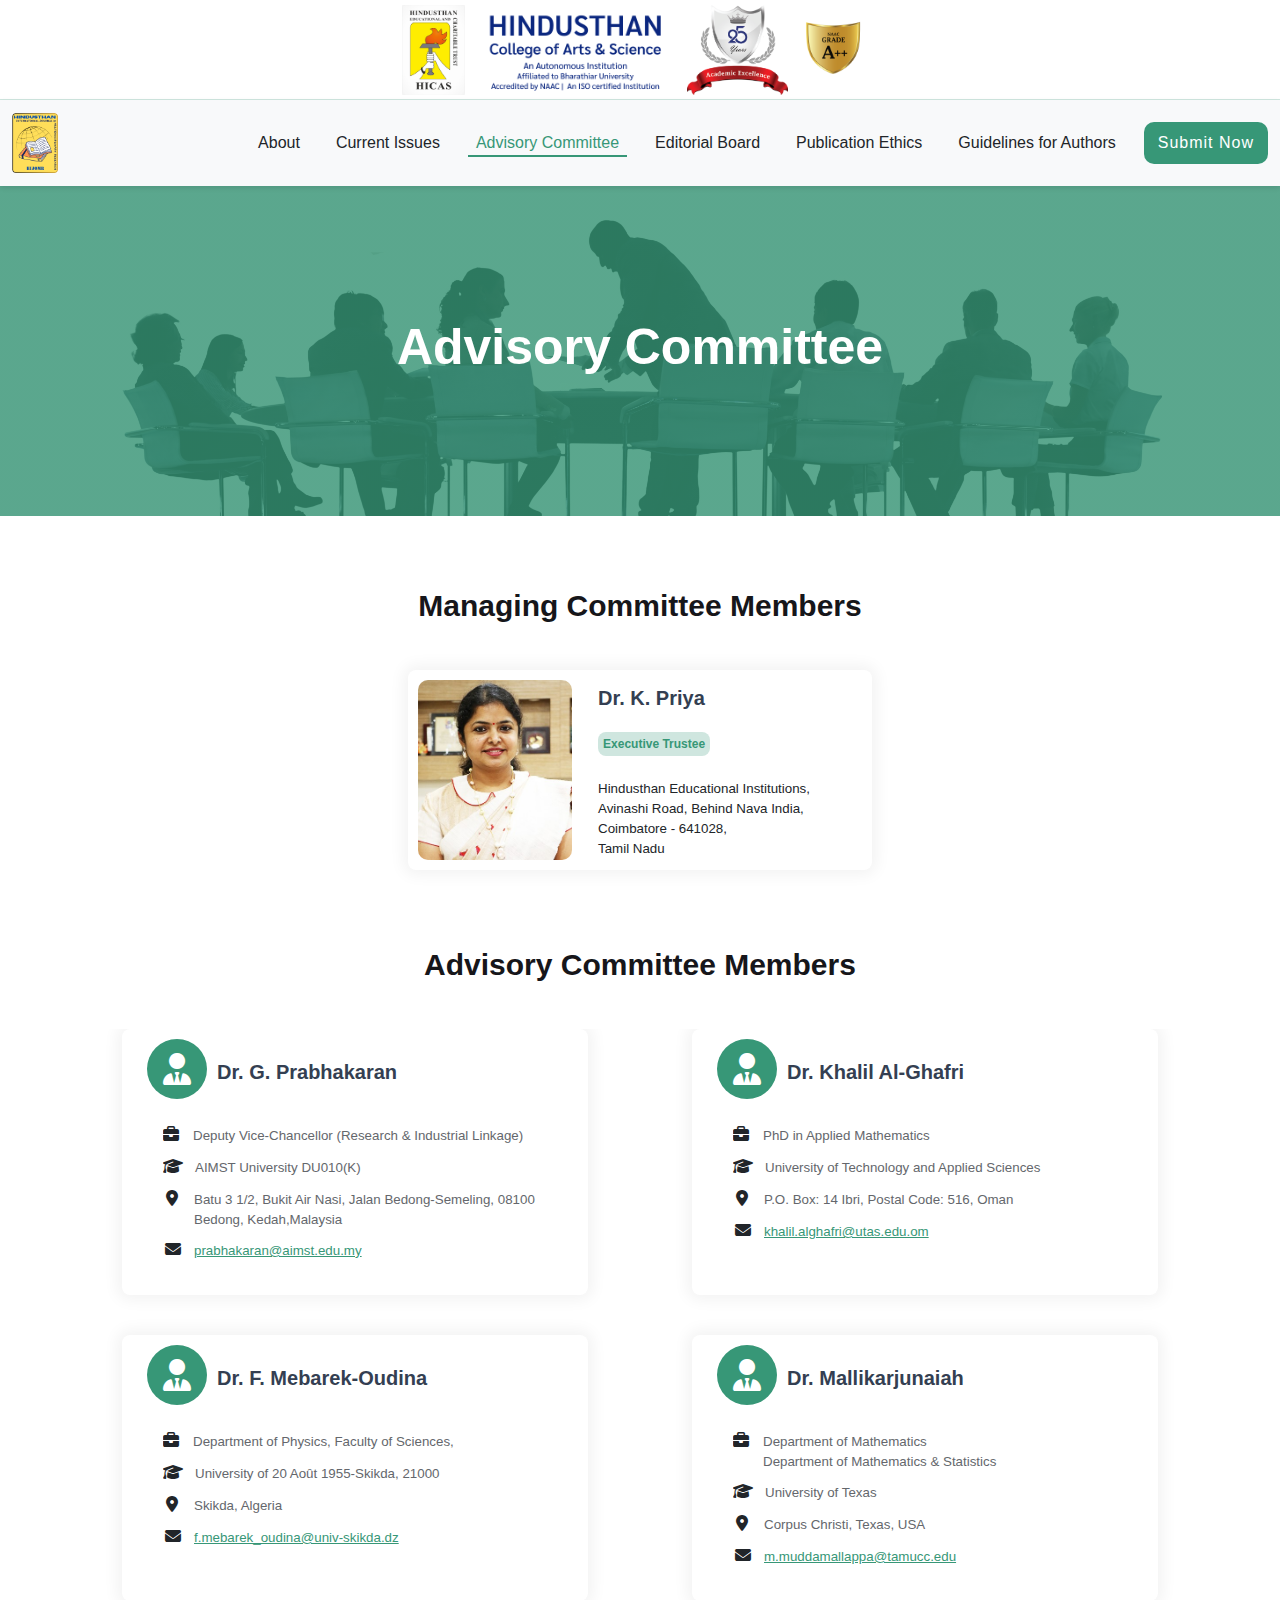
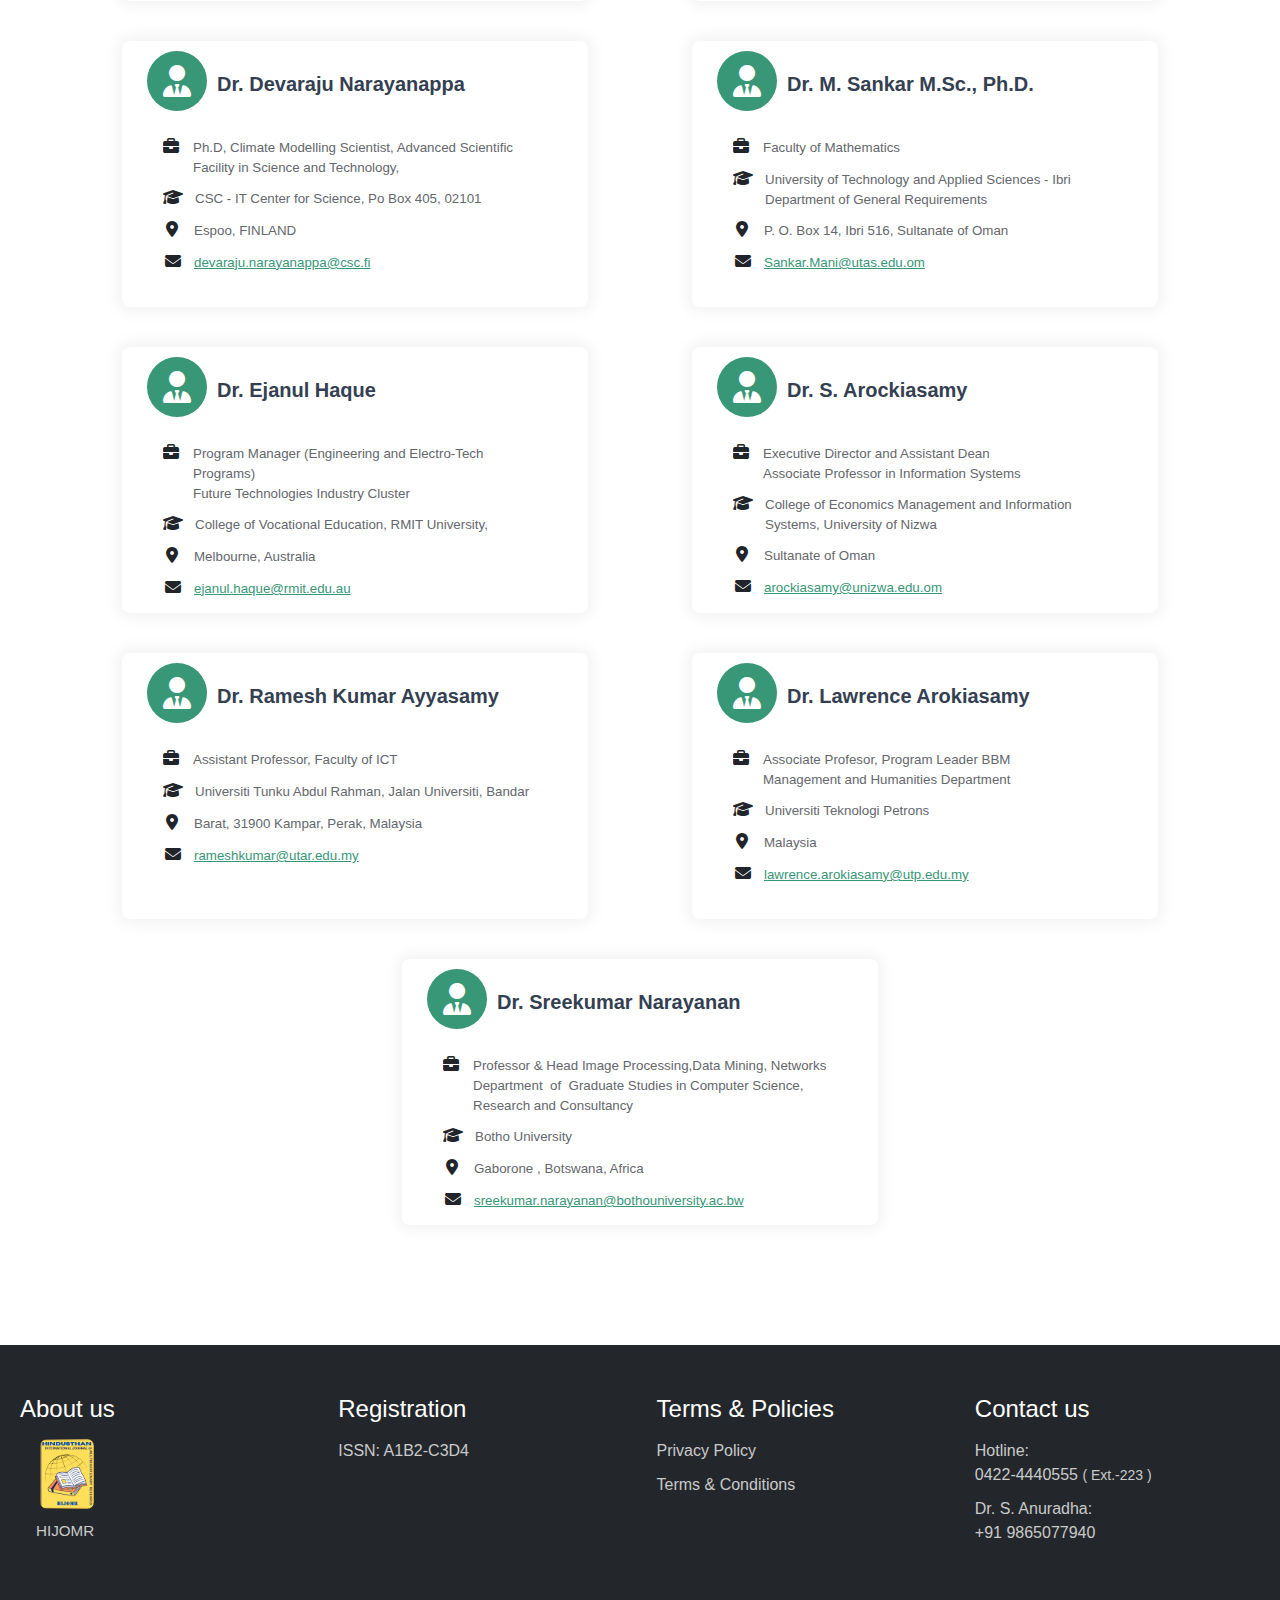
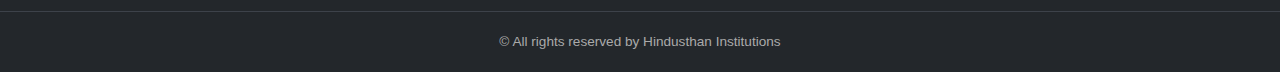
==== commit 3a8905a4: "removed_animation" ====
--- a/advisory-committee.html
+++ b/advisory-committee.html
@@ -7,7 +7,7 @@
     <title>HIJOMR</title>
     <link rel="stylesheet" href="https://cdn.jsdelivr.net/npm/bootstrap@5.0.2/dist/css/bootstrap.min.css">
     <link rel="stylesheet" href="https://cdnjs.cloudflare.com/ajax/libs/font-awesome/6.6.0/css/all.min.css">
-    <link href="https://unpkg.com/aos@2.3.1/dist/aos.css" rel="stylesheet">
+    
     <link rel="stylesheet" href="./assets/css/style.css">
 </head>
 
@@ -102,14 +102,14 @@
         </div>
         <section class="managing-committee">
             <div>
-                <h2 data-aos="zoom-in">Managing Committee Members</h2>
+                <h2>Managing Committee Members</h2>
             </div>
             <div class="container">
                 <div class="managing-committee-section">
                     <div class="row">
                         <div class="col-lg-12 managing-committee-column">
                             <div>
-                                <div class="card managing-committee-card managing-committee-card-left" data-aos="fade-up">
+                                <div class="card managing-committee-card managing-committee-card-left">
                                     <img src="./assets/img/faculty-img/Priya_mam.jpg" class="card-img-left" alt="...">
                                     <div class="card-body">
                                       <h5 class="card-title">Dr. K. Priya</h5>
@@ -127,13 +127,13 @@
         </section>
         <section class="committee-members">
             <div>
-                <h2 data-aos="zoom-in">Advisory Committee Members</h2>
+                <h2>Advisory Committee Members</h2>
             </div>
             <div class="container">
                 <div class="committee-members-section">
                     <div class="row">
                         <div class="col-lg-6">
-                            <div class="committee-members-card-section" data-aos="fade-right">
+                            <div class="committee-members-card-section">
                                 <div class="card">
                                     <div class="profile-section">
                                         <div class="rounded-circle profile-circle bg-profile-circle">
@@ -179,7 +179,7 @@
                                     </div>
                                 </div>
                             </div>
-                            <div class="committee-members-card-section" data-aos="fade-right">
+                            <div class="committee-members-card-section">
                                 <div class="card">
                                     <div class="profile-section">
                                         <div class="rounded-circle profile-circle bg-profile-circle">
@@ -225,7 +225,7 @@
                                     </div>
                                 </div>
                             </div>
-                            <div class="committee-members-card-section" data-aos="fade-right">
+                            <div class="committee-members-card-section">
                                 <div class="card">
                                     <div class="profile-section">
                                         <div class="rounded-circle profile-circle bg-profile-circle">
@@ -272,7 +272,7 @@
                                     </div>
                                 </div>
                             </div>
-                            <div class="committee-members-card-section" data-aos="fade-right">
+                            <div class="committee-members-card-section">
                                 <div class="card">
                                     <div class="profile-section">
                                         <div class="rounded-circle profile-circle bg-profile-circle">
@@ -318,7 +318,7 @@
                                     </div>
                                 </div>
                             </div>
-                            <div class="committee-members-card-section" data-aos="fade-right">
+                            <div class="committee-members-card-section">
                                 <div class="card">
                                     <div class="profile-section">
                                         <div class="rounded-circle profile-circle bg-profile-circle">
@@ -366,7 +366,7 @@
                             </div>   
                         </div>
                         <div class="col-lg-6">
-                            <div class="committee-members-card-section" data-aos="fade-left">
+                            <div class="committee-members-card-section">
                                 <div class="card">
                                     <div class="profile-section">
                                         <div class="rounded-circle profile-circle bg-profile-circle">
@@ -412,7 +412,7 @@
                                     </div>
                                 </div>
                             </div>
-                            <div class="committee-members-card-section" data-aos="fade-left">
+                            <div class="committee-members-card-section">
                                 <div class="card">
                                     <div class="profile-section">
                                         <div class="rounded-circle profile-circle bg-profile-circle">
@@ -458,7 +458,7 @@
                                     </div>
                                 </div>
                             </div>
-                            <div class="committee-members-card-section" data-aos="fade-left">
+                            <div class="committee-members-card-section">
                                 <div class="card">
                                     <div class="profile-section">
                                         <div class="rounded-circle profile-circle bg-profile-circle">
@@ -504,7 +504,7 @@
                                     </div>
                                 </div>
                             </div>
-                            <div class="committee-members-card-section" data-aos="fade-left">
+                            <div class="committee-members-card-section">
                                 <div class="card">
                                     <div class="profile-section">
                                         <div class="rounded-circle profile-circle bg-profile-circle">
@@ -550,7 +550,7 @@
                                     </div>
                                 </div>
                             </div>
-                            <div class="committee-members-card-section" data-aos="fade-left">
+                            <div class="committee-members-card-section">
                                 <div class="card">
                                     <div class="profile-section">
                                         <div class="rounded-circle profile-circle bg-profile-circle">
@@ -598,7 +598,7 @@
                             </div>
                         </div>
                         <div class="col-lg-12">
-                            <div class="committee-members-last-card" data-aos="fade-up">
+                            <div class="committee-members-last-card">
                                 <div class="committee-members-card-section">
                                     <div class="card">
                                         <div class="profile-section">
@@ -689,10 +689,7 @@
     </script>
     <script src="./assets/js/header.js"></script>
     <script src="./assets/js/footer.js"></script>
-    <script src="https://unpkg.com/aos@2.3.1/dist/aos.js"></script>
-    <script>
-        AOS.init();
-      </script>
+    
     <script src="./assets/js/script.js"></script>
     <script src="https://ajax.googleapis.com/ajax/libs/jquery/3.5.1/jquery.min.js"></script>
     <script src="https://cdn.jsdelivr.net/npm/bootstrap@5.0.2/dist/js/bootstrap.bundle.min.js"></script>
--- a/assets/css/style.css
+++ b/assets/css/style.css
@@ -20,7 +20,7 @@
     transition: opacity 1s ease-in-out;
     box-shadow: 0px 2px 5px rgba(0, 0, 0, 0.1);
 }
-@media only screen and  (max-width: 770px) {
+@media only screen and  (max-width: 600px) {
     #hicas-header {
         overflow: hidden;
         height: 85px;
@@ -35,7 +35,7 @@
     display: flex;
     align-items: center;
 }
-@media (max-width: 770px) {
+@media (max-width: 600px) {
     .logo img {
         width: auto;
         height: 60px;
@@ -77,7 +77,7 @@
     box-shadow: 0px 5px 15px rgba(0, 0, 0, 0.3);
     color: #ffffff;
 }
-@media (max-width: 770px) {
+@media (max-width: 1023px) {
     .nav-button {
         display: none;
     }
@@ -99,7 +99,7 @@
         color: #379777;
     }
 }
-@media (min-width: 771px) {
+@media (min-width: 1024px) {
     .nav-mobile {
         display: none;
     }
@@ -188,7 +188,7 @@
     height: auto;
     overflow-x: hidden;
 }
-@media only screen and  (max-width: 770px) {
+@media only screen and  (max-width: 1023px) {
     .banner-desktop {
         display: none;
     }
@@ -245,7 +245,7 @@
         object-fit: cover;
     }
 }
-@media only screen and  (min-width: 771px) {
+@media only screen and  (min-width: 1024px) {
     .mobile-banner-section {
         display: none;
     }
@@ -293,7 +293,7 @@
     padding-right: 30px;
     text-align: justify;
 }
-@media only screen and  (max-width: 770px) {
+@media only screen and  (max-width: 600px) {
     .desc-title h2 {
         font-size: 24px;
         text-align: center;
@@ -314,6 +314,14 @@
         flex-direction: column;
         align-items: center;
         overflow: hidden;
+    }
+}
+@media (min-width: 771px) and (max-width: 1020px) {
+    .desc-right-section-second {
+        margin-top: 0px !important;
+    }
+    .about-right-card-1, .about-right-card-3 {
+        width: 5rem;
     }
 }
 /* about section right side card */
@@ -353,7 +361,7 @@
         transform: translateY(-5px);
         box-shadow: 0px 5px 15px rgba(0, 0, 0, 0.3);
 }
-@media only screen and  (max-width: 770px) {
+@media only screen and  (max-width: 600px) {
     .about-right-card-1:hover,
     .about-right-card-2:hover,
     .about-right-card-3:hover,
@@ -425,7 +433,7 @@
     color: #16161A;
     text-decoration: underline;
 }
-@media only screen and  (max-width: 770px) {
+@media only screen and  (max-width: 600px) {
     .disciplines-covered-include {
         margin-bottom: 20px !important;
     }
@@ -460,7 +468,7 @@
     background-image: linear-gradient(90deg, #cfe6df 21%, #cceee3 74%), url(../img/hero/h1_hero.jpg);
     padding: 40px 50px;
 }
-@media only screen and  (max-width: 770px) {
+@media only screen and  (max-width: 600px) {
     .readership-desktop {
         display: none;
     }
@@ -474,7 +482,7 @@
         margin: 25px 0px 30px 0px;
     }
 }
-@media only screen and  (min-width: 771px) {
+@media only screen and  (min-width: 601px) {
     .readership-mobile {
         display: none;
     }
@@ -537,7 +545,7 @@
 .readership-list {
     list-style-type: none;
 }
-@media only screen and  (max-width: 770px) {
+@media only screen and  (max-width: 600px) {
     .readership {
         margin: 0px 0px;
     }
@@ -657,7 +665,7 @@
     background-color: transparent;
     padding-top: 20px;
 }
-@media only screen and  (max-width: 770px) {
+@media only screen and  (max-width: 600px) {
     .review-process-head {
         margin-top: 50px;
     }
@@ -693,7 +701,7 @@
     font-weight: 700;
     line-height: 1;
 }
-@media only screen and  (max-width: 770px) {
+@media only screen and  (max-width: 600px) {
     .editorial-board-banner {
         height: 164px !important;
     }
@@ -797,7 +805,7 @@
 .chief-editors-card .bio .mail {
     color: #379777;
 }
-@media only screen and  (max-width: 770px) {
+@media only screen and  (max-width: 600px) {
     .chief-editors-column {
         text-align: center;
     }
@@ -840,7 +848,7 @@
     margin-bottom: 45px;
     text-align: center;
 }
-@media only screen and  (max-width: 770px) {
+@media only screen and  (max-width: 600px) {
     .editorial-members h2 {
         font-size: 24px;
     }
@@ -874,7 +882,7 @@
     transform: translateY(-5px);
     box-shadow: 0px 5px 15px rgba(0, 0, 0, 0.3);
 }
-@media only screen and  (max-width: 770px) {
+@media only screen and  (max-width: 600px) {
     .board-members-card-section .card:hover {
         box-shadow: 0 0 15px 5px #0000000d;
         transform: none;
@@ -1013,7 +1021,7 @@
     margin: 70px 0px 50px 0px;
     text-align: center;
 }
-@media only screen and  (max-width: 770px) {
+@media only screen and  (max-width: 600px) {
     .publication-ethics-banner {
         height: 164px;
     }
@@ -1086,7 +1094,7 @@
     color: #64676c;
     font-family: "Roboto", sans-serif;
   }
-  @media only screen and  (max-width: 770px) {
+  @media only screen and  (max-width: 600px) {
     .timeline-item {
         margin: 0px 0px 30px 0px;
         padding: 0px 15px;
@@ -1172,7 +1180,7 @@
     width: 1000px;
     box-shadow: 0 0 15px 5px #0000000d;
 }
-@media only screen and  (min-width: 771px) {
+@media only screen and  (min-width: 1024px) {
     .pdf-mobile {
         display: none;
     }
@@ -1180,7 +1188,7 @@
         display: none;
     }
 }
-@media only screen and  (max-width: 770px) {
+@media only screen and  (max-width: 600px) {
     .guidelines-banner-title h2 {
         font-size: 30px;
     }
@@ -1232,7 +1240,7 @@
     transition: transform 0.3s ease, box-shadow 0.3s ease;
     box-shadow: 0px 5px 15px rgba(0, 0, 0, 0.3);
 }
-@media only screen and  (max-width: 770px) {
+@media only screen and  (max-width: 600px) {
     .guidelines-card-section .card:hover {
         box-shadow: 0 0 15px 5px #0000000d;
         transform: none;
@@ -1311,7 +1319,7 @@
 .submit a {
     color: #379777 !important;
 }
-@media only screen and  (max-width: 770px) {
+@media only screen and  (max-width: 600px) {
     .pdf {
         display: none;
     }
@@ -1412,7 +1420,7 @@
     padding-top: 15px !important;
     font-size: smaller;
 }
-@media only screen and  (max-width: 770px) {
+@media only screen and  (max-width: 600px) {
     .managing-committee-card {
         display: flex;
         flex-direction: column;
@@ -1484,7 +1492,7 @@
     transform: translateY(-5px);
     box-shadow: 0px 5px 15px rgba(0, 0, 0, 0.3);
 }
-@media only screen and  (max-width: 770px) {
+@media only screen and  (max-width: 600px) {
     .committee-members-card-section {
         padding: 0px 10px;
     }
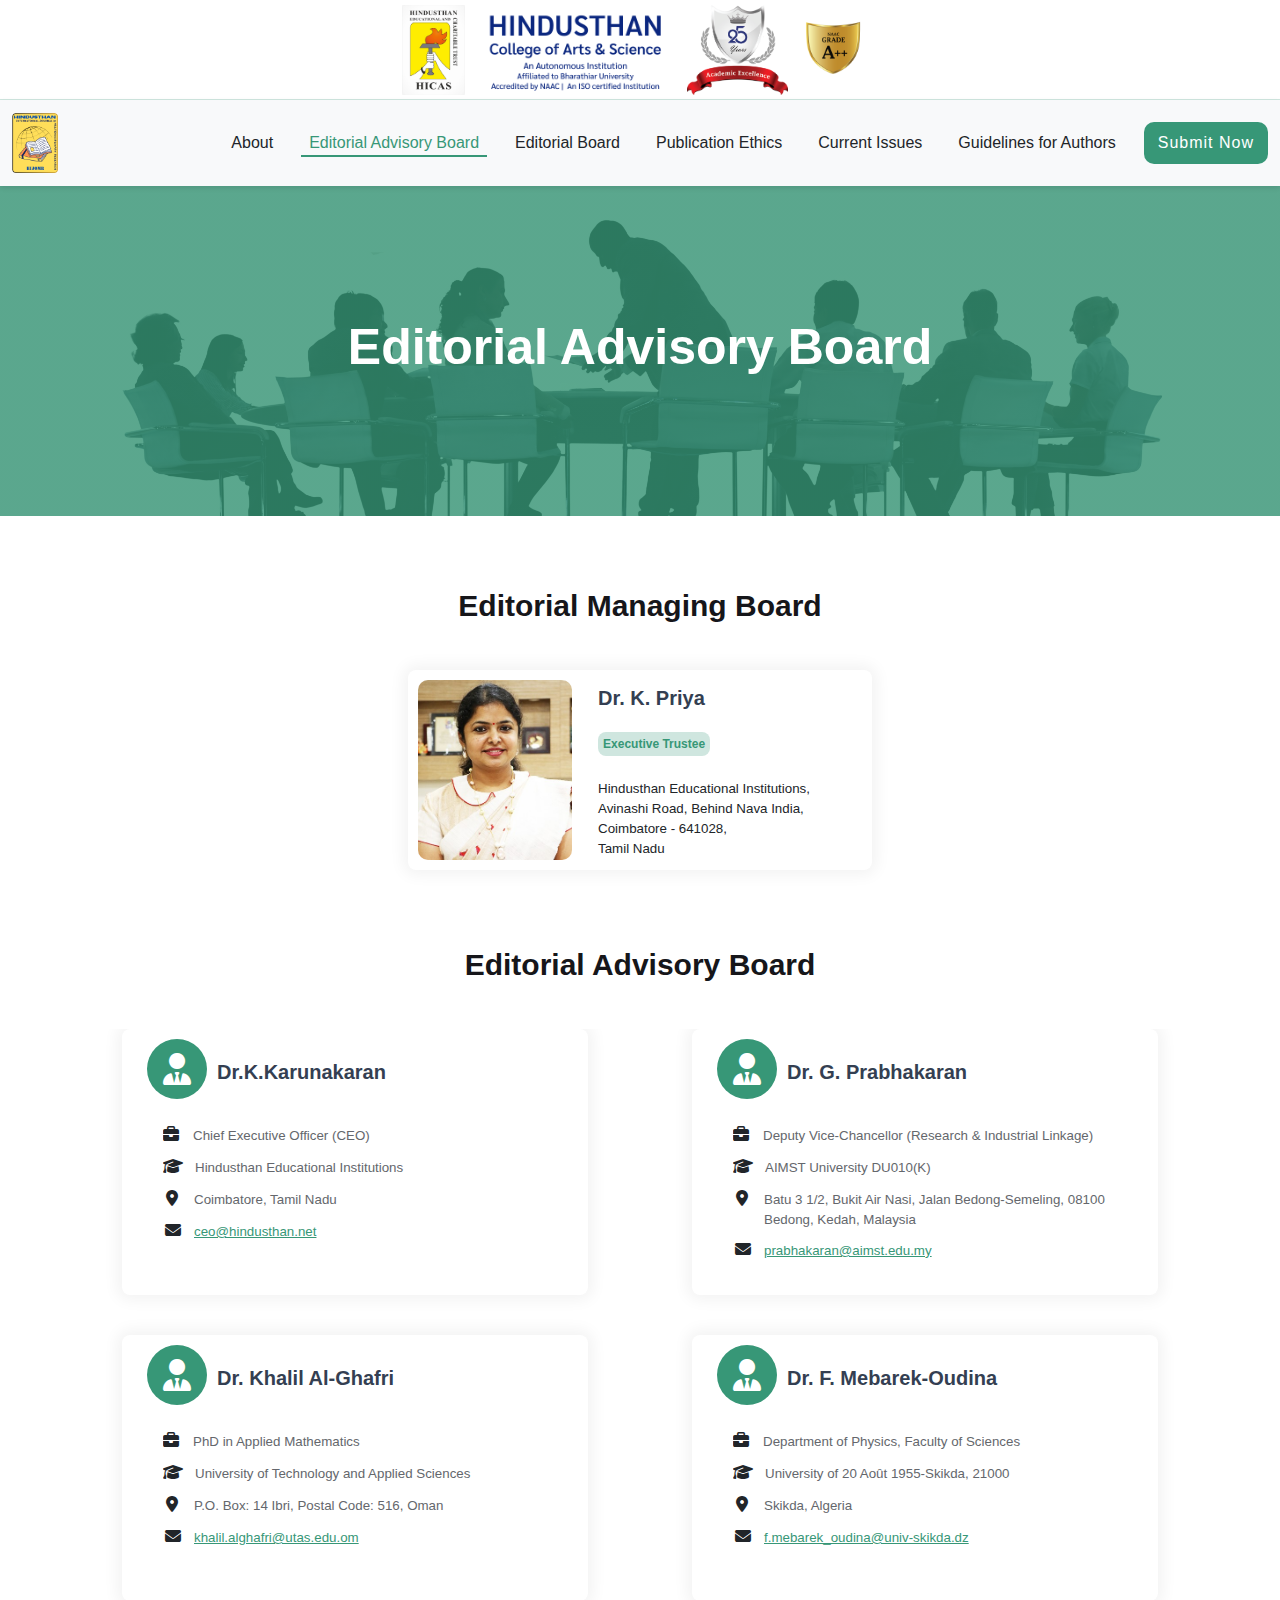
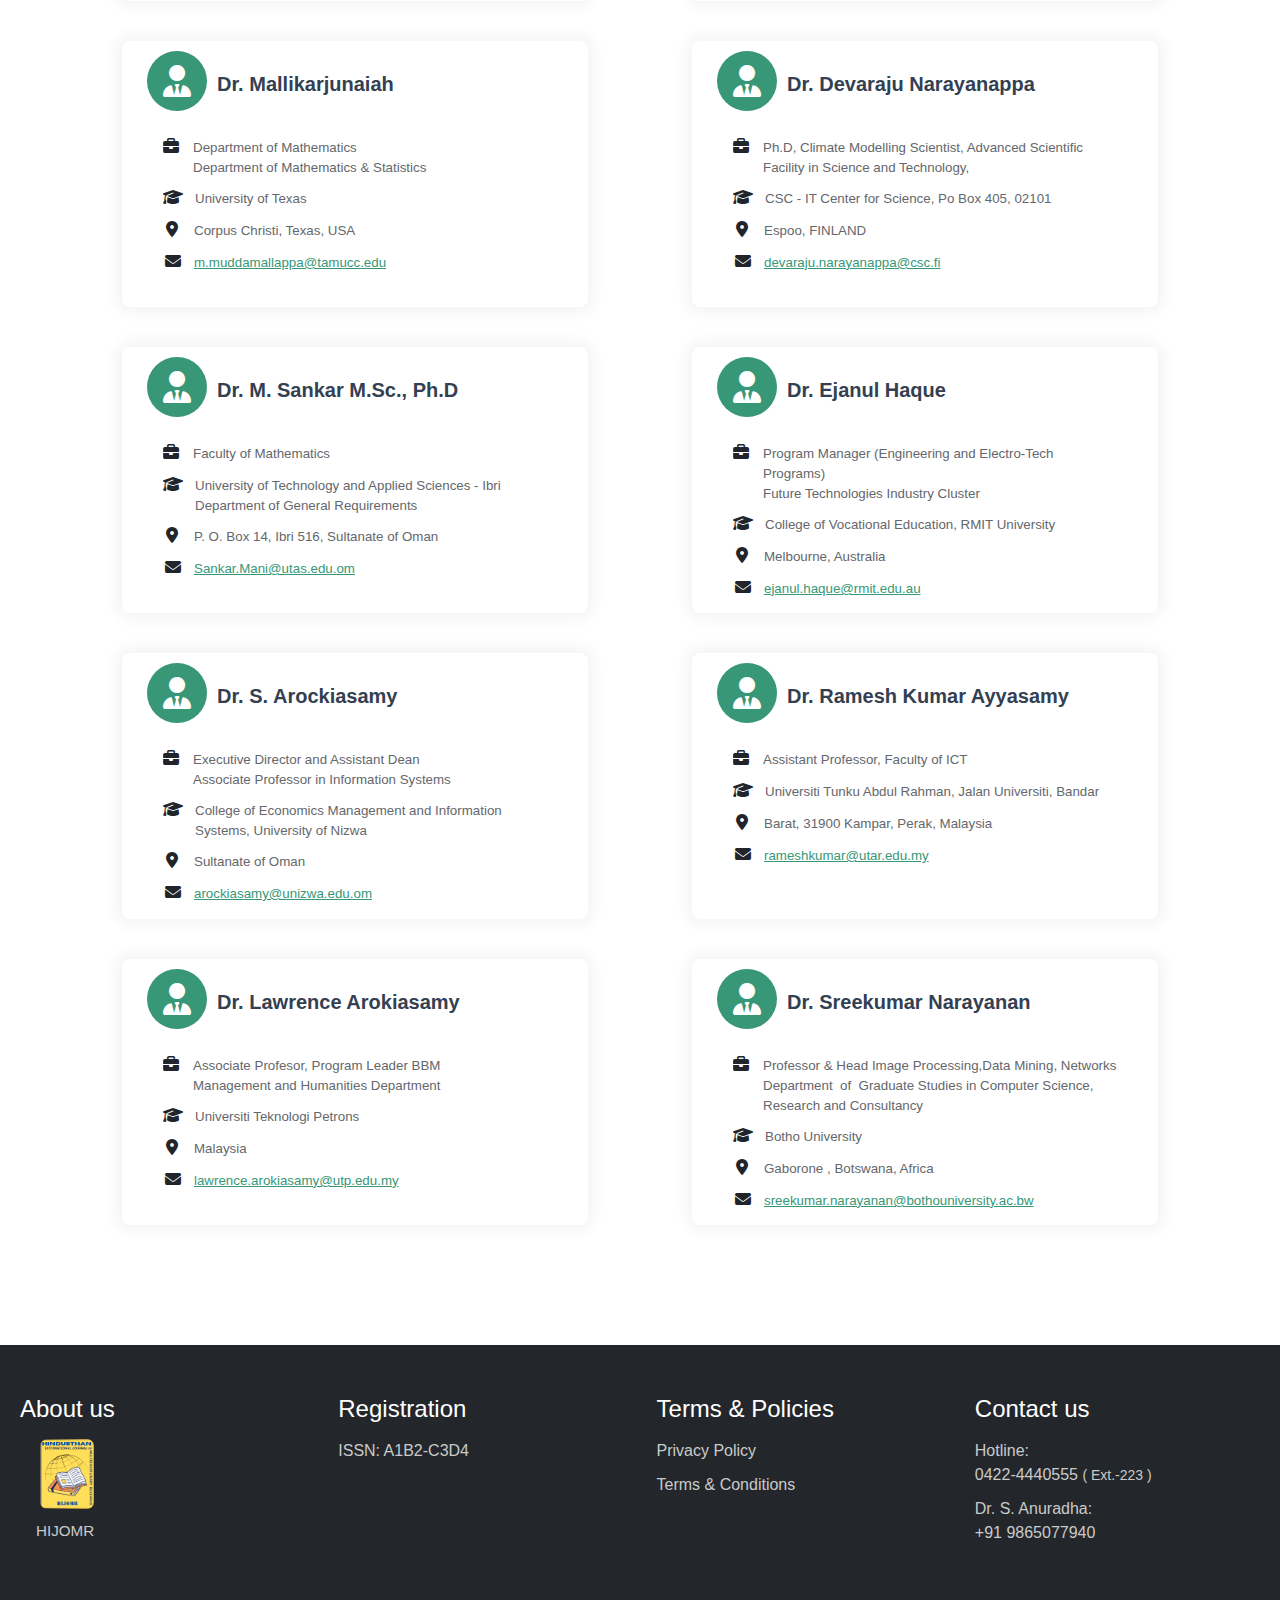
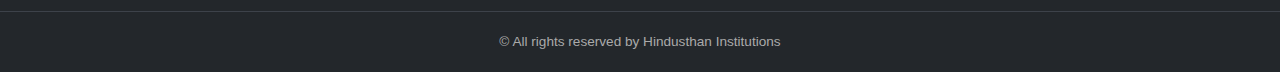
==== commit e6accb1e: "advisory_page_changed" ====
--- a/advisory-committee.html
+++ b/advisory-committee.html
@@ -32,16 +32,16 @@
                                 <a class="nav-link" href="./index.html">About</a>
                             </li>
                             <li class="nav-item">
+                                <a class="nav-link active" aria-current="page" href="#">Editorial Advisory Board</a>
+                            </li>
+                            <li class="nav-item">
+                                <a class="nav-link" href="./editorial-board.html">Editorial Board</a>
+                            </li>
+                            <li class="nav-item">
+                                <a class="nav-link" href="./publication_ethics.html">Publication Ethics</a>
+                            </li>
+                            <li class="nav-item">
                                 <a class="nav-link" href="./#">Current Issues</a>
-                            </li>
-                            <li class="nav-item">
-                                <a class="nav-link active" aria-current="page" href="#">Advisory Committee</a>
-                            </li>
-                            <li class="nav-item">
-                                <a class="nav-link" href="./editorial-board.html">Editorial Board</a>
-                            </li>
-                            <li class="nav-item">
-                                <a class="nav-link" href="./publication_ethics.html">Publication Ethics</a>
                             </li>
                             <li class="nav-item">
                                 <a class="nav-link" href="./guidelines.html">Guidelines for Authors</a>
@@ -71,17 +71,17 @@
                             <li class="nav-item">
                                 <a class="nav-link" href="./index.html">About</a>
                             </li>
+                            <li class="nav-item">
+                                <a class="nav-link active"aria-current="page" href="#">Editorial Advisory Board</a>
+                            </li>
+                            <li class="nav-item">
+                                <a class="nav-link" href="./editorial-board.html">Editorial Board</a>
+                            </li>
+                            <li class="nav-item">
+                                <a class="nav-link" href="./publication_ethics.html">Publication Ethics</a>
+                            </li>
                             <li class="nav-item"></li>
                                 <a class="nav-link" href="./#">Current Issues</a>
-                            </li>
-                            <li class="nav-item">
-                                <a class="nav-link active"aria-current="page" href="#">Advisory Committee</a>
-                            </li>
-                            <li class="nav-item">
-                                <a class="nav-link" href="./editorial-board.html">Editorial Board</a>
-                            </li>
-                            <li class="nav-item">
-                                <a class="nav-link" href="./publication_ethics.html">Publication Ethics</a>
                             </li>
                             <li class="nav-item">
                                 <a class="nav-link" href="./guidelines.html">Guidelines for Authors</a>
@@ -96,13 +96,13 @@
         <div class="advisory-committee-banner">
             <div class="container">
                 <div class="editorial-board-banner-title">
-                    <h2>Advisory Committee</h2>
+                    <h2>Editorial Advisory Board</h2>
                 </div>
             </div>
         </div>
         <section class="managing-committee">
             <div>
-                <h2>Managing Committee Members</h2>
+                <h2>Editorial Managing Board</h2>
             </div>
             <div class="container">
                 <div class="managing-committee-section">
@@ -127,7 +127,7 @@
         </section>
         <section class="committee-members">
             <div>
-                <h2>Advisory Committee Members</h2>
+                <h2>Editorial Advisory Board</h2>
             </div>
             <div class="container">
                 <div class="committee-members-section">
@@ -139,225 +139,270 @@
                                         <div class="rounded-circle profile-circle bg-profile-circle">
                                             <span><i class="fa-solid fa-user-tie"></i></span>
                                         </div>
-                                        <h5 class="card-title">Dr. G. Prabhakaran</h5>
-                                    </div>
-                                    <div class="card-body">                                    
-                                        <div class="bio mt-2">
-                                            <div>
-                                                <i class="fa-solid fa-briefcase"></i>
-                                            </div>
-                                            <div>
-                                                <p class="card-text committee-members-caption-1">Deputy Vice-Chancellor (Research &amp; Industrial Linkage)</p>
-                                            </div>
-                                        </div>
-                                        <div class="bio mt-2">
-                                            <div>
-                                                <i class="fa-solid fa-graduation-cap"></i>
-                                            </div>
-                                            <div>
-                                                <p class="card-text committee-members-caption-2">AIMST University DU010(K)</p>
-                                            </div>
-                                        </div>
-                                        <div class="bio mt-2">
-                                            <div>
-                                                <i class="fa-solid fa-location-dot" style="margin-left: 3px;"></i>
-                                            </div>
-                                            <div>
-                                                <p class="card-text committee-members-caption-3">Batu 3 1/2, Bukit Air Nasi, Jalan Bedong-Semeling, 08100 Bedong, Kedah,Malaysia
-                                                </p>
-                                            </div>
-                                        </div>
-                                        <div class="bio mt-2">
-                                            <div>
-                                                <i class="fa-solid fa-envelope" style="margin-left: 2px;"></i>
-                                            </div>
-                                            <div>
-                                                <p class="card-text committee-members-caption-4"><a class="mail" href="mailto:prabhakaran@aimst.edu.my">prabhakaran@aimst.edu.my</a>
-                                                </p>
-                                            </div>
-                                        </div>
-                                    </div>
-                                </div>
-                            </div>
-                            <div class="committee-members-card-section">
-                                <div class="card">
-                                    <div class="profile-section">
-                                        <div class="rounded-circle profile-circle bg-profile-circle">
-                                            <span><i class="fa-solid fa-user-tie"></i></span>
-                                        </div>
-                                        <h5 class="card-title">Dr. F. Mebarek-Oudina</h5>
-                                    </div>
-                                    <div class="card-body">                                    
-                                        <div class="bio mt-2">
-                                            <div>
-                                                <i class="fa-solid fa-briefcase"></i>
-                                            </div>
-                                            <div>
-                                                <p class="card-text committee-members-caption-1">Department of Physics, Faculty of Sciences,</p>
-                                            </div>
-                                        </div>
-                                        <div class="bio mt-2">
-                                            <div>
-                                                <i class="fa-solid fa-graduation-cap"></i>
-                                            </div>
-                                            <div>
-                                                <p class="card-text committee-members-caption-2">University of 20 Août 1955-Skikda, 21000</p>
-                                            </div>
-                                        </div>
-                                        <div class="bio mt-2">
-                                            <div>
-                                                <i class="fa-solid fa-location-dot" style="margin-left: 3px;"></i>
-                                            </div>
-                                            <div>
-                                                <p class="card-text committee-members-caption-3">Skikda, Algeria
-                                                </p>
-                                            </div>
-                                        </div>
-                                        <div class="bio mt-2">
-                                            <div>
-                                                <i class="fa-solid fa-envelope" style="margin-left: 2px;"></i>
-                                            </div>
-                                            <div>
-                                                <p class="card-text committee-members-caption-4"><a class="mail" href="mailto:f.mebarek_oudina@univ-skikda.dz">f.mebarek_oudina@univ-skikda.dz</a>
-                                                </p>
-                                            </div>
-                                        </div>
-                                    </div>
-                                </div>
-                            </div>
-                            <div class="committee-members-card-section">
-                                <div class="card">
-                                    <div class="profile-section">
-                                        <div class="rounded-circle profile-circle bg-profile-circle">
-                                            <span><i class="fa-solid fa-user-tie"></i></span>
-                                        </div>
-                                        <h5 class="card-title">Dr. Devaraju Narayanappa</h5>
-                                    </div>
-                                    <div class="card-body">                                    
-                                        <div class="bio mt-2">
-                                            <div>
-                                                <i class="fa-solid fa-briefcase"></i>
-                                            </div>
-                                            <div>
-                                                <p class="card-text committee-members-caption-1">Ph.D, Climate Modelling Scientist,
-                                                    Advanced Scientific Facility in Science and Technology,</p>
-                                            </div>
-                                        </div>
-                                        <div class="bio mt-2">
-                                            <div>
-                                                <i class="fa-solid fa-graduation-cap"></i>
-                                            </div>
-                                            <div>
-                                                <p class="card-text committee-members-caption-2">CSC - IT Center for Science, Po Box 405, 02101</p>
-                                            </div>
-                                        </div>
-                                        <div class="bio mt-2">
-                                            <div>
-                                                <i class="fa-solid fa-location-dot" style="margin-left: 3px;"></i>
-                                            </div>
-                                            <div>
-                                                <p class="card-text committee-members-caption-3">Espoo, FINLAND
-                                                </p>
-                                            </div>
-                                        </div>
-                                        <div class="bio mt-2">
-                                            <div>
-                                                <i class="fa-solid fa-envelope" style="margin-left: 2px;"></i>
-                                            </div>
-                                            <div>
-                                                <p class="card-text committee-members-caption-4"><a class="mail" href="mailto:devaraju.narayanappa@csc.fi">devaraju.narayanappa@csc.fi</a>
-                                                </p>
-                                            </div>
-                                        </div>
-                                    </div>
-                                </div>
-                            </div>
-                            <div class="committee-members-card-section">
-                                <div class="card">
-                                    <div class="profile-section">
-                                        <div class="rounded-circle profile-circle bg-profile-circle">
-                                            <span><i class="fa-solid fa-user-tie"></i></span>
-                                        </div>
-                                        <h5 class="card-title">Dr. Ejanul Haque</h5>
-                                    </div>
-                                    <div class="card-body">                                    
-                                        <div class="bio mt-2">
-                                            <div>
-                                                <i class="fa-solid fa-briefcase"></i>
-                                            </div>
-                                            <div>
-                                                <p class="card-text committee-members-caption-1">Program Manager (Engineering and Electro-Tech Programs) <br>Future Technologies Industry Cluster</p>
-                                            </div>
-                                        </div>
-                                        <div class="bio mt-2">
-                                            <div>
-                                                <i class="fa-solid fa-graduation-cap"></i>
-                                            </div>
-                                            <div>
-                                                <p class="card-text committee-members-caption-2">College of Vocational Education, RMIT University,</p>
-                                            </div>
-                                        </div>
-                                        <div class="bio mt-2">
-                                            <div>
-                                                <i class="fa-solid fa-location-dot" style="margin-left: 3px;"></i>
-                                            </div>
-                                            <div>
-                                                <p class="card-text committee-members-caption-3">Melbourne, Australia
-                                                </p>
-                                            </div>
-                                        </div>
-                                        <div class="bio mt-2">
-                                            <div>
-                                                <i class="fa-solid fa-envelope" style="margin-left: 2px;"></i>
-                                            </div>
-                                            <div>
-                                                <p class="card-text committee-members-caption-4"><a class="mail" href="mailto:ejanul.haque@rmit.edu.au">ejanul.haque@rmit.edu.au</a>
-                                                </p>
-                                            </div>
-                                        </div>
-                                    </div>
-                                </div>
-                            </div>
-                            <div class="committee-members-card-section">
-                                <div class="card">
-                                    <div class="profile-section">
-                                        <div class="rounded-circle profile-circle bg-profile-circle">
-                                            <span><i class="fa-solid fa-user-tie"></i></span>
-                                        </div>
-                                        <h5 class="card-title">Dr. Ramesh Kumar Ayyasamy</h5>
-                                    </div>
-                                    <div class="card-body">                                    
-                                        <div class="bio mt-2">
-                                            <div>
-                                                <i class="fa-solid fa-briefcase"></i>
-                                            </div>
-                                            <div>
-                                                <p class="card-text committee-members-caption-1">Assistant Professor, Faculty of ICT</p>
-                                            </div>
-                                        </div>
-                                        <div class="bio mt-2">
-                                            <div>
-                                                <i class="fa-solid fa-graduation-cap"></i>
-                                            </div>
-                                            <div>
-                                                <p class="card-text committee-members-caption-2">Universiti Tunku Abdul Rahman, Jalan Universiti, Bandar</p>
-                                            </div>
-                                        </div>
-                                        <div class="bio mt-2">
-                                            <div>
-                                                <i class="fa-solid fa-location-dot" style="margin-left: 3px;"></i>
-                                            </div>
-                                            <div>
-                                                <p class="card-text committee-members-caption-3">Barat, 31900 Kampar, Perak, Malaysia
-                                                </p>
-                                            </div>
-                                        </div>
-                                        <div class="bio mt-2">
-                                            <div>
-                                                <i class="fa-solid fa-envelope" style="margin-left: 2px;"></i>
-                                            </div>
-                                            <div>
-                                                <p class="card-text committee-members-caption-4"><a class="mail" href="mailto:rameshkumar@utar.edu.my">rameshkumar@utar.edu.my</a>
+                                        <h5 class="card-title">Dr.K.Karunakaran</h5>
+                                    </div>
+                                    <div class="card-body">                                    
+                                        <div class="bio mt-2">
+                                            <div>
+                                                <i class="fa-solid fa-briefcase"></i>
+                                            </div>
+                                            <div>
+                                                <p class="card-text committee-members-caption-1">Chief Executive Officer (CEO)</p>
+                                            </div>
+                                        </div>
+                                        <div class="bio mt-2">
+                                            <div>
+                                                <i class="fa-solid fa-graduation-cap"></i>
+                                            </div>
+                                            <div>
+                                                <p class="card-text committee-members-caption-2">Hindusthan Educational Institutions</p>
+                                            </div>
+                                        </div>
+                                        <div class="bio mt-2">
+                                            <div>
+                                                <i class="fa-solid fa-location-dot" style="margin-left: 3px;"></i>
+                                            </div>
+                                            <div>
+                                                <p class="card-text committee-members-caption-3">Coimbatore, Tamil Nadu
+                                                </p>
+                                            </div>
+                                        </div>
+                                        <div class="bio mt-2">
+                                            <div>
+                                                <i class="fa-solid fa-envelope" style="margin-left: 2px;"></i>
+                                            </div>
+                                            <div>
+                                                <p class="card-text committee-members-caption-4"><a class="mail" href="mailto:ceo@hindusthan.net">ceo@hindusthan.net</a>
+                                                </p>
+                                            </div>
+                                        </div>
+                                    </div>
+                                </div>
+                            </div>
+                            <div class="committee-members-card-section">
+                                <div class="card">
+                                    <div class="profile-section">
+                                        <div class="rounded-circle profile-circle bg-profile-circle">
+                                            <span><i class="fa-solid fa-user-tie"></i></span>
+                                        </div>
+                                        <h5 class="card-title">Dr. Khalil Al-Ghafri</h5>
+                                    </div>
+                                    <div class="card-body">                                    
+                                        <div class="bio mt-2">
+                                            <div>
+                                                <i class="fa-solid fa-briefcase"></i>
+                                            </div>
+                                            <div>
+                                                <p class="card-text committee-members-caption-1">PhD in Applied Mathematics</p>
+                                            </div>
+                                        </div>
+                                        <div class="bio mt-2">
+                                            <div>
+                                                <i class="fa-solid fa-graduation-cap"></i>
+                                            </div>
+                                            <div>
+                                                <p class="card-text committee-members-caption-2">University of Technology and Applied Sciences</p>
+                                            </div>
+                                        </div>
+                                        <div class="bio mt-2">
+                                            <div>
+                                                <i class="fa-solid fa-location-dot" style="margin-left: 3px;"></i>
+                                            </div>
+                                            <div>
+                                                <p class="card-text committee-members-caption-3">P.O. Box: 14 Ibri, Postal Code: 516, Oman
+                                                </p>
+                                            </div>
+                                        </div>
+                                        <div class="bio mt-2">
+                                            <div>
+                                                <i class="fa-solid fa-envelope" style="margin-left: 2px;"></i>
+                                            </div>
+                                            <div>
+                                                <p class="card-text committee-members-caption-4"><a class="mail" href="mailto:khalil.alghafri@utas.edu.om">khalil.alghafri@utas.edu.om</a>
+                                                </p>
+                                            </div>
+                                        </div>
+                                    </div>
+                                </div>
+                            </div>
+                            <div class="committee-members-card-section">
+                                <div class="card">
+                                    <div class="profile-section">
+                                        <div class="rounded-circle profile-circle bg-profile-circle">
+                                            <span><i class="fa-solid fa-user-tie"></i></span>
+                                        </div>
+                                        <h5 class="card-title">Dr. Mallikarjunaiah</h5>
+                                    </div>
+                                    <div class="card-body">                                    
+                                        <div class="bio mt-2">
+                                            <div>
+                                                <i class="fa-solid fa-briefcase"></i>
+                                            </div>
+                                            <div>
+                                                <p class="card-text committee-members-caption-1">Department of Mathematics <br>Department of Mathematics &amp; Statistics</p>
+                                            </div>
+                                        </div>
+                                        <div class="bio mt-2">
+                                            <div>
+                                                <i class="fa-solid fa-graduation-cap"></i>
+                                            </div>
+                                            <div>
+                                                <p class="card-text committee-members-caption-2">University of Texas</p>
+                                            </div>
+                                        </div>
+                                        <div class="bio mt-2">
+                                            <div>
+                                                <i class="fa-solid fa-location-dot" style="margin-left: 3px;"></i>
+                                            </div>
+                                            <div>
+                                                <p class="card-text committee-members-caption-3">Corpus Christi, Texas, USA
+                                                </p>
+                                            </div>
+                                        </div>
+                                        <div class="bio mt-2">
+                                            <div>
+                                                <i class="fa-solid fa-envelope" style="margin-left: 2px;"></i>
+                                            </div>
+                                            <div>
+                                                <p class="card-text committee-members-caption-4"><a class="mail" href="mailto:m.muddamallappa@tamucc.edu">m.muddamallappa@tamucc.edu</a>
+                                                </p>
+                                            </div>
+                                        </div>
+                                    </div>
+                                </div>
+                            </div>
+                            <div class="committee-members-card-section">
+                                <div class="card">
+                                    <div class="profile-section">
+                                        <div class="rounded-circle profile-circle bg-profile-circle">
+                                            <span><i class="fa-solid fa-user-tie"></i></span>
+                                        </div>
+                                        <h5 class="card-title">Dr. M. Sankar M.Sc., Ph.D</h5>
+                                    </div>
+                                    <div class="card-body">                                    
+                                        <div class="bio mt-2">
+                                            <div>
+                                                <i class="fa-solid fa-briefcase"></i>
+                                            </div>
+                                            <div>
+                                                <p class="card-text committee-members-caption-1">Faculty of Mathematics</p>
+                                            </div>
+                                        </div>
+                                        <div class="bio mt-2">
+                                            <div>
+                                                <i class="fa-solid fa-graduation-cap"></i>
+                                            </div>
+                                            <div>
+                                                <p class="card-text committee-members-caption-2">University of Technology and Applied Sciences - Ibri <br>Department of General Requirements</p>
+                                            </div>
+                                        </div>
+                                        <div class="bio mt-2">
+                                            <div>
+                                                <i class="fa-solid fa-location-dot" style="margin-left: 3px;"></i>
+                                            </div>
+                                            <div>
+                                                <p class="card-text committee-members-caption-3">P. O. Box 14, Ibri 516, Sultanate of Oman
+                                                </p>
+                                            </div>
+                                        </div>
+                                        <div class="bio mt-2">
+                                            <div>
+                                                <i class="fa-solid fa-envelope" style="margin-left: 2px;"></i>
+                                            </div>
+                                            <div>
+                                                <p class="card-text committee-members-caption-4"><a class="mail" href="mailto:Sankar.Mani@utas.edu.om">Sankar.Mani@utas.edu.om</a>
+                                                </p>
+                                            </div>
+                                        </div>
+                                    </div>
+                                </div>
+                            </div>
+                            <div class="committee-members-card-section">
+                                <div class="card">
+                                    <div class="profile-section">
+                                        <div class="rounded-circle profile-circle bg-profile-circle">
+                                            <span><i class="fa-solid fa-user-tie"></i></span>
+                                        </div>
+                                        <h5 class="card-title">Dr. S. Arockiasamy</h5>
+                                    </div>
+                                    <div class="card-body">                                    
+                                        <div class="bio mt-2">
+                                            <div>
+                                                <i class="fa-solid fa-briefcase"></i>
+                                            </div>
+                                            <div>
+                                                <p class="card-text committee-members-caption-1">Executive Director and Assistant Dean <br>Associate Professor in Information Systems</p>
+                                            </div>
+                                        </div>
+                                        <div class="bio mt-2">
+                                            <div>
+                                                <i class="fa-solid fa-graduation-cap"></i>
+                                            </div>
+                                            <div>
+                                                <p class="card-text committee-members-caption-2">College of Economics Management and Information Systems, University of Nizwa</p>
+                                            </div>
+                                        </div>
+                                        <div class="bio mt-2">
+                                            <div>
+                                                <i class="fa-solid fa-location-dot" style="margin-left: 3px;"></i>
+                                            </div>
+                                            <div>
+                                                <p class="card-text committee-members-caption-3">Sultanate of Oman
+                                                </p>
+                                            </div>
+                                        </div>
+                                        <div class="bio mt-2">
+                                            <div>
+                                                <i class="fa-solid fa-envelope" style="margin-left: 2px;"></i>
+                                            </div>
+                                            <div>
+                                                <p class="card-text committee-members-caption-4"><a class="mail" href="mailto:arockiasamy@unizwa.edu.om">arockiasamy@unizwa.edu.om</a>
+                                                </p>
+                                            </div>
+                                        </div>
+                                    </div>
+                                </div>
+                            </div>
+                            <div class="committee-members-card-section">
+                                <div class="card">
+                                    <div class="profile-section">
+                                        <div class="rounded-circle profile-circle bg-profile-circle">
+                                            <span><i class="fa-solid fa-user-tie"></i></span>
+                                        </div>
+                                        <h5 class="card-title">Dr. Lawrence Arokiasamy</h5>
+                                    </div>
+                                    <div class="card-body">                                    
+                                        <div class="bio mt-2">
+                                            <div>
+                                                <i class="fa-solid fa-briefcase"></i>
+                                            </div>
+                                            <div>
+                                                <p class="card-text committee-members-caption-1">Associate Profesor, Program Leader BBM <br>Management and Humanities Department</p>
+                                            </div>
+                                        </div>
+                                        <div class="bio mt-2">
+                                            <div>
+                                                <i class="fa-solid fa-graduation-cap"></i>
+                                            </div>
+                                            <div>
+                                                <p class="card-text committee-members-caption-2">Universiti Teknologi Petrons</p>
+                                            </div>
+                                        </div>
+                                        <div class="bio mt-2">
+                                            <div>
+                                                <i class="fa-solid fa-location-dot" style="margin-left: 3px;"></i>
+                                            </div>
+                                            <div>
+                                                <p class="card-text committee-members-caption-3">Malaysia
+                                                </p>
+                                            </div>
+                                        </div>
+                                        <div class="bio mt-2">
+                                            <div>
+                                                <i class="fa-solid fa-envelope" style="margin-left: 2px;"></i>
+                                            </div>
+                                            <div>
+                                                <p class="card-text committee-members-caption-4"><a class="mail" href="mailto:lawrence.arokiasamy@utp.edu.my">lawrence.arokiasamy@utp.edu.my</a>
                                                 </p>
                                             </div>
                                         </div>
@@ -372,224 +417,270 @@
                                         <div class="rounded-circle profile-circle bg-profile-circle">
                                             <span><i class="fa-solid fa-user-tie"></i></span>
                                         </div>
-                                        <h5 class="card-title">Dr. Khalil Al-Ghafri</h5>
-                                    </div>
-                                    <div class="card-body">                                    
-                                        <div class="bio mt-2">
-                                            <div>
-                                                <i class="fa-solid fa-briefcase"></i>
-                                            </div>
-                                            <div>
-                                                <p class="card-text committee-members-caption-1">PhD in Applied Mathematics</p>
-                                            </div>
-                                        </div>
-                                        <div class="bio mt-2">
-                                            <div>
-                                                <i class="fa-solid fa-graduation-cap"></i>
-                                            </div>
-                                            <div>
-                                                <p class="card-text committee-members-caption-2">University of Technology and Applied Sciences</p>
-                                            </div>
-                                        </div>
-                                        <div class="bio mt-2">
-                                            <div>
-                                                <i class="fa-solid fa-location-dot" style="margin-left: 3px;"></i>
-                                            </div>
-                                            <div>
-                                                <p class="card-text committee-members-caption-3">P.O. Box: 14 Ibri, Postal Code: 516, Oman
-                                                </p>
-                                            </div>
-                                        </div>
-                                        <div class="bio mt-2">
-                                            <div>
-                                                <i class="fa-solid fa-envelope" style="margin-left: 2px;"></i>
-                                            </div>
-                                            <div>
-                                                <p class="card-text committee-members-caption-4"><a class="mail" href="mailto:khalil.alghafri@utas.edu.om">khalil.alghafri@utas.edu.om</a>
-                                                </p>
-                                            </div>
-                                        </div>
-                                    </div>
-                                </div>
-                            </div>
-                            <div class="committee-members-card-section">
-                                <div class="card">
-                                    <div class="profile-section">
-                                        <div class="rounded-circle profile-circle bg-profile-circle">
-                                            <span><i class="fa-solid fa-user-tie"></i></span>
-                                        </div>
-                                        <h5 class="card-title">Dr. Mallikarjunaiah</h5>
-                                    </div>
-                                    <div class="card-body">                                    
-                                        <div class="bio mt-2">
-                                            <div>
-                                                <i class="fa-solid fa-briefcase"></i>
-                                            </div>
-                                            <div>
-                                                <p class="card-text committee-members-caption-1">Department of Mathematics <br>Department of Mathematics &amp; Statistics</p>
-                                            </div>
-                                        </div>
-                                        <div class="bio mt-2">
-                                            <div>
-                                                <i class="fa-solid fa-graduation-cap"></i>
-                                            </div>
-                                            <div>
-                                                <p class="card-text committee-members-caption-2">University of Texas</p>
-                                            </div>
-                                        </div>
-                                        <div class="bio mt-2">
-                                            <div>
-                                                <i class="fa-solid fa-location-dot" style="margin-left: 3px;"></i>
-                                            </div>
-                                            <div>
-                                                <p class="card-text committee-members-caption-3">Corpus Christi, Texas, USA
-                                                </p>
-                                            </div>
-                                        </div>
-                                        <div class="bio mt-2">
-                                            <div>
-                                                <i class="fa-solid fa-envelope" style="margin-left: 2px;"></i>
-                                            </div>
-                                            <div>
-                                                <p class="card-text committee-members-caption-4"><a class="mail" href="mailto:m.muddamallappa@tamucc.edu">m.muddamallappa@tamucc.edu</a>
-                                                </p>
-                                            </div>
-                                        </div>
-                                    </div>
-                                </div>
-                            </div>
-                            <div class="committee-members-card-section">
-                                <div class="card">
-                                    <div class="profile-section">
-                                        <div class="rounded-circle profile-circle bg-profile-circle">
-                                            <span><i class="fa-solid fa-user-tie"></i></span>
-                                        </div>
-                                        <h5 class="card-title">Dr. M. Sankar M.Sc., Ph.D.</h5>
-                                    </div>
-                                    <div class="card-body">                                    
-                                        <div class="bio mt-2">
-                                            <div>
-                                                <i class="fa-solid fa-briefcase"></i>
-                                            </div>
-                                            <div>
-                                                <p class="card-text committee-members-caption-1">Faculty of Mathematics</p>
-                                            </div>
-                                        </div>
-                                        <div class="bio mt-2">
-                                            <div>
-                                                <i class="fa-solid fa-graduation-cap"></i>
-                                            </div>
-                                            <div>
-                                                <p class="card-text committee-members-caption-2">University of Technology and Applied Sciences - Ibri <br>Department of General Requirements</p>
-                                            </div>
-                                        </div>
-                                        <div class="bio mt-2">
-                                            <div>
-                                                <i class="fa-solid fa-location-dot" style="margin-left: 3px;"></i>
-                                            </div>
-                                            <div>
-                                                <p class="card-text committee-members-caption-3">P. O. Box 14, Ibri 516, Sultanate of Oman
-                                                </p>
-                                            </div>
-                                        </div>
-                                        <div class="bio mt-2">
-                                            <div>
-                                                <i class="fa-solid fa-envelope" style="margin-left: 2px;"></i>
-                                            </div>
-                                            <div>
-                                                <p class="card-text committee-members-caption-4"><a class="mail" href="mailto:Sankar.Mani@utas.edu.om">Sankar.Mani@utas.edu.om</a>
-                                                </p>
-                                            </div>
-                                        </div>
-                                    </div>
-                                </div>
-                            </div>
-                            <div class="committee-members-card-section">
-                                <div class="card">
-                                    <div class="profile-section">
-                                        <div class="rounded-circle profile-circle bg-profile-circle">
-                                            <span><i class="fa-solid fa-user-tie"></i></span>
-                                        </div>
-                                        <h5 class="card-title">Dr. S. Arockiasamy</h5>
-                                    </div>
-                                    <div class="card-body">                                    
-                                        <div class="bio mt-2">
-                                            <div>
-                                                <i class="fa-solid fa-briefcase"></i>
-                                            </div>
-                                            <div>
-                                                <p class="card-text committee-members-caption-1">Executive Director and Assistant Dean <br>Associate Professor in Information Systems</p>
-                                            </div>
-                                        </div>
-                                        <div class="bio mt-2">
-                                            <div>
-                                                <i class="fa-solid fa-graduation-cap"></i>
-                                            </div>
-                                            <div>
-                                                <p class="card-text committee-members-caption-2">College of Economics Management and Information Systems, University of Nizwa</p>
-                                            </div>
-                                        </div>
-                                        <div class="bio mt-2">
-                                            <div>
-                                                <i class="fa-solid fa-location-dot" style="margin-left: 3px;"></i>
-                                            </div>
-                                            <div>
-                                                <p class="card-text committee-members-caption-3">Sultanate of Oman
-                                                </p>
-                                            </div>
-                                        </div>
-                                        <div class="bio mt-2">
-                                            <div>
-                                                <i class="fa-solid fa-envelope" style="margin-left: 2px;"></i>
-                                            </div>
-                                            <div>
-                                                <p class="card-text committee-members-caption-4"><a class="mail" href="mailto:arockiasamy@unizwa.edu.om">arockiasamy@unizwa.edu.om</a>
-                                                </p>
-                                            </div>
-                                        </div>
-                                    </div>
-                                </div>
-                            </div>
-                            <div class="committee-members-card-section">
-                                <div class="card">
-                                    <div class="profile-section">
-                                        <div class="rounded-circle profile-circle bg-profile-circle">
-                                            <span><i class="fa-solid fa-user-tie"></i></span>
-                                        </div>
-                                        <h5 class="card-title">Dr. Lawrence Arokiasamy</h5>
-                                    </div>
-                                    <div class="card-body">                                    
-                                        <div class="bio mt-2">
-                                            <div>
-                                                <i class="fa-solid fa-briefcase"></i>
-                                            </div>
-                                            <div>
-                                                <p class="card-text committee-members-caption-1">Associate Profesor, Program Leader BBM <br>Management and Humanities Department</p>
-                                            </div>
-                                        </div>
-                                        <div class="bio mt-2">
-                                            <div>
-                                                <i class="fa-solid fa-graduation-cap"></i>
-                                            </div>
-                                            <div>
-                                                <p class="card-text committee-members-caption-2">Universiti Teknologi Petrons</p>
-                                            </div>
-                                        </div>
-                                        <div class="bio mt-2">
-                                            <div>
-                                                <i class="fa-solid fa-location-dot" style="margin-left: 3px;"></i>
-                                            </div>
-                                            <div>
-                                                <p class="card-text committee-members-caption-3">Malaysia
-                                                </p>
-                                            </div>
-                                        </div>
-                                        <div class="bio mt-2">
-                                            <div>
-                                                <i class="fa-solid fa-envelope" style="margin-left: 2px;"></i>
-                                            </div>
-                                            <div>
-                                                <p class="card-text committee-members-caption-4"><a class="mail" href="mailto:lawrence.arokiasamy@utp.edu.my">lawrence.arokiasamy@utp.edu.my</a>
+                                        <h5 class="card-title">Dr. G. Prabhakaran</h5>
+                                    </div>
+                                    <div class="card-body">                                    
+                                        <div class="bio mt-2">
+                                            <div>
+                                                <i class="fa-solid fa-briefcase"></i>
+                                            </div>
+                                            <div>
+                                                <p class="card-text committee-members-caption-1">Deputy Vice-Chancellor (Research &amp; Industrial Linkage)</p>
+                                            </div>
+                                        </div>
+                                        <div class="bio mt-2">
+                                            <div>
+                                                <i class="fa-solid fa-graduation-cap"></i>
+                                            </div>
+                                            <div>
+                                                <p class="card-text committee-members-caption-2">AIMST University DU010(K)</p>
+                                            </div>
+                                        </div>
+                                        <div class="bio mt-2">
+                                            <div>
+                                                <i class="fa-solid fa-location-dot" style="margin-left: 3px;"></i>
+                                            </div>
+                                            <div>
+                                                <p class="card-text committee-members-caption-3">Batu 3 1/2, Bukit Air Nasi, Jalan Bedong-Semeling, 08100 Bedong, Kedah, Malaysia
+                                                </p>
+                                            </div>
+                                        </div>
+                                        <div class="bio mt-2">
+                                            <div>
+                                                <i class="fa-solid fa-envelope" style="margin-left: 2px;"></i>
+                                            </div>
+                                            <div>
+                                                <p class="card-text committee-members-caption-4"><a class="mail" href="mailto:prabhakaran@aimst.edu.my">prabhakaran@aimst.edu.my</a>
+                                                </p>
+                                            </div>
+                                        </div>
+                                    </div>
+                                </div>
+                            </div>
+                            <div class="committee-members-card-section">
+                                <div class="card">
+                                    <div class="profile-section">
+                                        <div class="rounded-circle profile-circle bg-profile-circle">
+                                            <span><i class="fa-solid fa-user-tie"></i></span>
+                                        </div>
+                                        <h5 class="card-title">Dr. F. Mebarek-Oudina</h5>
+                                    </div>
+                                    <div class="card-body">                                    
+                                        <div class="bio mt-2">
+                                            <div>
+                                                <i class="fa-solid fa-briefcase"></i>
+                                            </div>
+                                            <div>
+                                                <p class="card-text committee-members-caption-1">Department of Physics, Faculty of Sciences</p>
+                                            </div>
+                                        </div>
+                                        <div class="bio mt-2">
+                                            <div>
+                                                <i class="fa-solid fa-graduation-cap"></i>
+                                            </div>
+                                            <div>
+                                                <p class="card-text committee-members-caption-2">University of 20 Août 1955-Skikda, 21000</p>
+                                            </div>
+                                        </div>
+                                        <div class="bio mt-2">
+                                            <div>
+                                                <i class="fa-solid fa-location-dot" style="margin-left: 3px;"></i>
+                                            </div>
+                                            <div>
+                                                <p class="card-text committee-members-caption-3">Skikda, Algeria
+                                                </p>
+                                            </div>
+                                        </div>
+                                        <div class="bio mt-2">
+                                            <div>
+                                                <i class="fa-solid fa-envelope" style="margin-left: 2px;"></i>
+                                            </div>
+                                            <div>
+                                                <p class="card-text committee-members-caption-4"><a class="mail" href="mailto:f.mebarek_oudina@univ-skikda.dz">f.mebarek_oudina@univ-skikda.dz</a>
+                                                </p>
+                                            </div>
+                                        </div>
+                                    </div>
+                                </div>
+                            </div>
+                            <div class="committee-members-card-section">
+                                <div class="card">
+                                    <div class="profile-section">
+                                        <div class="rounded-circle profile-circle bg-profile-circle">
+                                            <span><i class="fa-solid fa-user-tie"></i></span>
+                                        </div>
+                                        <h5 class="card-title">Dr. Devaraju Narayanappa</h5>
+                                    </div>
+                                    <div class="card-body">                                    
+                                        <div class="bio mt-2">
+                                            <div>
+                                                <i class="fa-solid fa-briefcase"></i>
+                                            </div>
+                                            <div>
+                                                <p class="card-text committee-members-caption-1">Ph.D, Climate Modelling Scientist, Advanced Scientific Facility in Science and Technology,</p>
+                                            </div>
+                                        </div>
+                                        <div class="bio mt-2">
+                                            <div>
+                                                <i class="fa-solid fa-graduation-cap"></i>
+                                            </div>
+                                            <div>
+                                                <p class="card-text committee-members-caption-2">CSC - IT Center for Science, Po Box 405, 02101</p>
+                                            </div>
+                                        </div>
+                                        <div class="bio mt-2">
+                                            <div>
+                                                <i class="fa-solid fa-location-dot" style="margin-left: 3px;"></i>
+                                            </div>
+                                            <div>
+                                                <p class="card-text committee-members-caption-3">Espoo, FINLAND
+                                                </p>
+                                            </div>
+                                        </div>
+                                        <div class="bio mt-2">
+                                            <div>
+                                                <i class="fa-solid fa-envelope" style="margin-left: 2px;"></i>
+                                            </div>
+                                            <div>
+                                                <p class="card-text committee-members-caption-4"><a class="mail" href="mailto:devaraju.narayanappa@csc.fi">devaraju.narayanappa@csc.fi</a>
+                                                </p>
+                                            </div>
+                                        </div>
+                                    </div>
+                                </div>
+                            </div>
+                            <div class="committee-members-card-section">
+                                <div class="card">
+                                    <div class="profile-section">
+                                        <div class="rounded-circle profile-circle bg-profile-circle">
+                                            <span><i class="fa-solid fa-user-tie"></i></span>
+                                        </div>
+                                        <h5 class="card-title">Dr. Ejanul Haque</h5>
+                                    </div>
+                                    <div class="card-body">                                    
+                                        <div class="bio mt-2">
+                                            <div>
+                                                <i class="fa-solid fa-briefcase"></i>
+                                            </div>
+                                            <div>
+                                                <p class="card-text committee-members-caption-1">Program Manager (Engineering and Electro-Tech Programs) <br>Future Technologies Industry Cluster</p>
+                                            </div>
+                                        </div>
+                                        <div class="bio mt-2">
+                                            <div>
+                                                <i class="fa-solid fa-graduation-cap"></i>
+                                            </div>
+                                            <div>
+                                                <p class="card-text committee-members-caption-2">College of Vocational Education, RMIT University</p>
+                                            </div>
+                                        </div>
+                                        <div class="bio mt-2">
+                                            <div>
+                                                <i class="fa-solid fa-location-dot" style="margin-left: 3px;"></i>
+                                            </div>
+                                            <div>
+                                                <p class="card-text committee-members-caption-3">Melbourne, Australia
+                                                </p>
+                                            </div>
+                                        </div>
+                                        <div class="bio mt-2">
+                                            <div>
+                                                <i class="fa-solid fa-envelope" style="margin-left: 2px;"></i>
+                                            </div>
+                                            <div>
+                                                <p class="card-text committee-members-caption-4"><a class="mail" href="mailto:ejanul.haque@rmit.edu.au">ejanul.haque@rmit.edu.au</a>
+                                                </p>
+                                            </div>
+                                        </div>
+                                    </div>
+                                </div>
+                            </div>
+                            <div class="committee-members-card-section">
+                                <div class="card">
+                                    <div class="profile-section">
+                                        <div class="rounded-circle profile-circle bg-profile-circle">
+                                            <span><i class="fa-solid fa-user-tie"></i></span>
+                                        </div>
+                                        <h5 class="card-title">Dr. Ramesh Kumar Ayyasamy</h5>
+                                    </div>
+                                    <div class="card-body">                                    
+                                        <div class="bio mt-2">
+                                            <div>
+                                                <i class="fa-solid fa-briefcase"></i>
+                                            </div>
+                                            <div>
+                                                <p class="card-text committee-members-caption-1">Assistant Professor, Faculty of ICT</p>
+                                            </div>
+                                        </div>
+                                        <div class="bio mt-2">
+                                            <div>
+                                                <i class="fa-solid fa-graduation-cap"></i>
+                                            </div>
+                                            <div>
+                                                <p class="card-text committee-members-caption-2">Universiti Tunku Abdul Rahman, Jalan Universiti, Bandar</p>
+                                            </div>
+                                        </div>
+                                        <div class="bio mt-2">
+                                            <div>
+                                                <i class="fa-solid fa-location-dot" style="margin-left: 3px;"></i>
+                                            </div>
+                                            <div>
+                                                <p class="card-text committee-members-caption-3">Barat, 31900 Kampar, Perak, Malaysia
+                                                </p>
+                                            </div>
+                                        </div>
+                                        <div class="bio mt-2">
+                                            <div>
+                                                <i class="fa-solid fa-envelope" style="margin-left: 2px;"></i>
+                                            </div>
+                                            <div>
+                                                <p class="card-text committee-members-caption-4"><a class="mail" href="mailto:rameshkumar@utar.edu.my">rameshkumar@utar.edu.my</a>
+                                                </p>
+                                            </div>
+                                        </div>
+                                    </div>
+                                </div>
+                            </div>
+                            <div class="committee-members-card-section">
+                                <div class="card">
+                                    <div class="profile-section">
+                                        <div class="rounded-circle profile-circle bg-profile-circle">
+                                            <span><i class="fa-solid fa-user-tie"></i></span>
+                                        </div>
+                                        <h5 class="card-title">Dr. Sreekumar Narayanan</h5>
+                                    </div>
+                                    <div class="card-body">                                    
+                                        <div class="bio mt-2">
+                                            <div>
+                                                <i class="fa-solid fa-briefcase"></i>
+                                            </div>
+                                            <div>
+                                                <p class="card-text committee-members-caption-1">Professor &amp; Head Image Processing,Data Mining, Networks <br>Department  of  Graduate Studies in Computer Science, Research and Consultancy</p>
+                                            </div>
+                                        </div>
+                                        <div class="bio mt-2">
+                                            <div>
+                                                <i class="fa-solid fa-graduation-cap"></i>
+                                            </div>
+                                            <div>
+                                                <p class="card-text committee-members-caption-2">Botho University</p>
+                                            </div>
+                                        </div>
+                                        <div class="bio mt-2">
+                                            <div>
+                                                <i class="fa-solid fa-location-dot" style="margin-left: 3px;"></i>
+                                            </div>
+                                            <div>
+                                                <p class="card-text committee-members-caption-3">Gaborone , Botswana, Africa
+                                                </p>
+                                            </div>
+                                        </div>
+                                        <div class="bio mt-2">
+                                            <div>
+                                                <i class="fa-solid fa-envelope" style="margin-left: 2px;"></i>
+                                            </div>
+                                            <div>
+                                                <p class="card-text committee-members-caption-4"><a class="mail" href="mailto:sreekumar.narayanan@bothouniversity.ac.bw">sreekumar.narayanan@bothouniversity.ac.bw</a>
                                                 </p>
                                             </div>
                                         </div>
@@ -597,7 +688,7 @@
                                 </div>
                             </div>
                         </div>
-                        <div class="col-lg-12">
+                        <!-- <div class="col-lg-12">
                             <div class="committee-members-last-card">
                                 <div class="committee-members-card-section">
                                     <div class="card">
@@ -646,7 +737,7 @@
                                     </div>
                                 </div>
                             </div>
-                        </div>
+                        </div> -->
                     </div>
                     
                 </div>
--- a/assets/css/style.css
+++ b/assets/css/style.css
@@ -716,6 +716,7 @@
     margin-top: 30px;
 }
 .chief-editors-section {
+    padding: 15px 15px;
     overflow: hidden;
 }
 .chief-editors h2 {
@@ -859,7 +860,22 @@
 /* ---------------------------- */
 .board-members-section {
     margin-bottom: 50px;
+    padding: 15px 15px;
     overflow: hidden;
+}
+.board-members-section .card-last-left {
+    padding-left: 200px;
+}
+.board-members-section .card-last-right {
+    padding-right: 200px;
+}
+@media only screen and  (max-width: 1024px) {
+    .board-members-section .card-last-left {
+        padding-left: 0px;
+    }
+    .board-members-section .card-last-right {
+        padding-right: 0px;
+    }    
 }
 .board-members-card-section {
     margin-bottom: 30px;
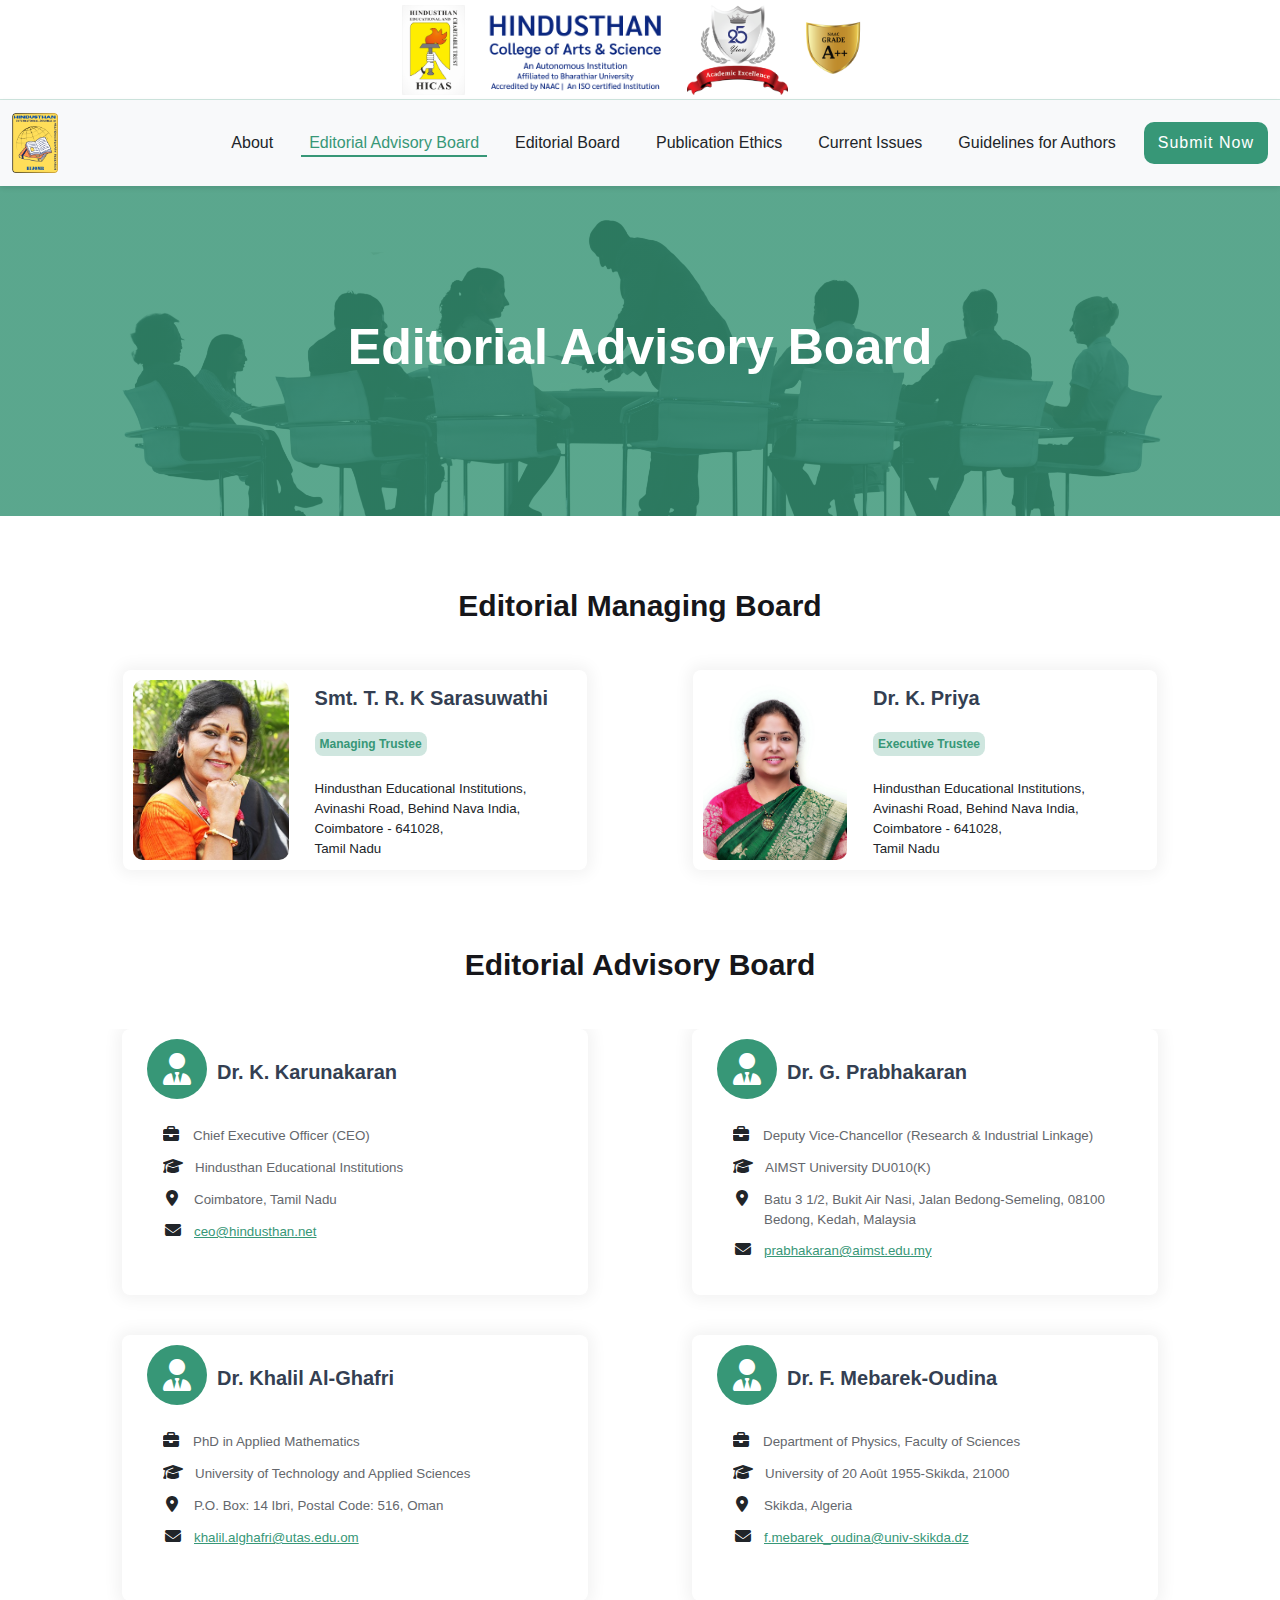
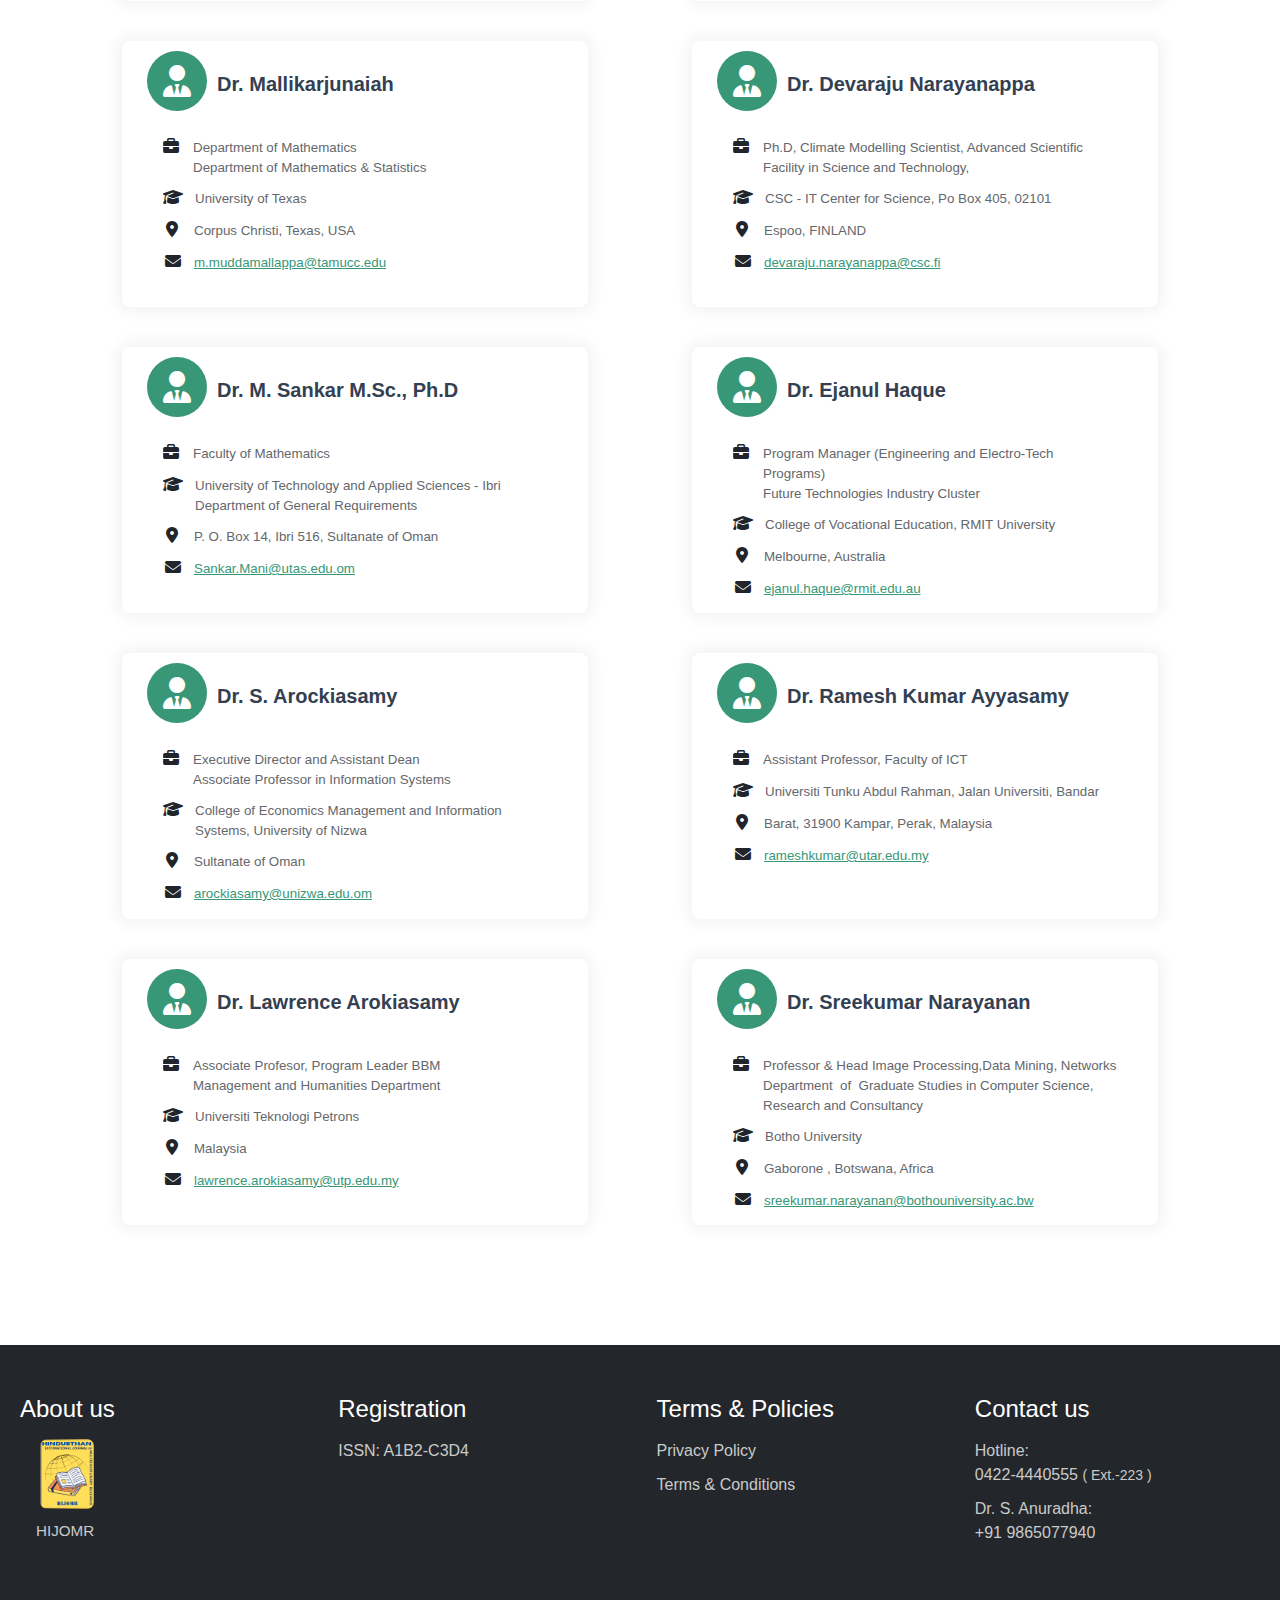
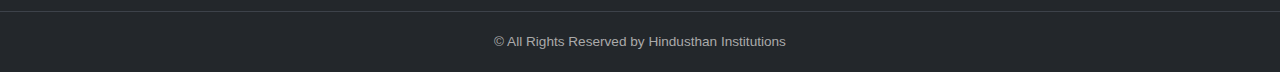
==== commit c0c11dfe: "priya_mam_photo_changed" ====
--- a/advisory-committee.html
+++ b/advisory-committee.html
@@ -41,7 +41,7 @@
                                 <a class="nav-link" href="./publication_ethics.html">Publication Ethics</a>
                             </li>
                             <li class="nav-item">
-                                <a class="nav-link" href="./#">Current Issues</a>
+                                <a class="nav-link" href="./current-issues.html">Current Issues</a>
                             </li>
                             <li class="nav-item">
                                 <a class="nav-link" href="./guidelines.html">Guidelines for Authors</a>
@@ -72,7 +72,7 @@
                                 <a class="nav-link" href="./index.html">About</a>
                             </li>
                             <li class="nav-item">
-                                <a class="nav-link active"aria-current="page" href="#">Editorial Advisory Board</a>
+                                <a class="nav-link active" aria-current="page" href="#">Editorial Advisory Board</a>
                             </li>
                             <li class="nav-item">
                                 <a class="nav-link" href="./editorial-board.html">Editorial Board</a>
@@ -81,7 +81,7 @@
                                 <a class="nav-link" href="./publication_ethics.html">Publication Ethics</a>
                             </li>
                             <li class="nav-item"></li>
-                                <a class="nav-link" href="./#">Current Issues</a>
+                                <a class="nav-link" href="./current-issues.html">Current Issues</a>
                             </li>
                             <li class="nav-item">
                                 <a class="nav-link" href="./guidelines.html">Guidelines for Authors</a>
@@ -107,10 +107,25 @@
             <div class="container">
                 <div class="managing-committee-section">
                     <div class="row">
-                        <div class="col-lg-12 managing-committee-column">
+                        <div class="col-lg-6 managing-committee-column">
                             <div>
                                 <div class="card managing-committee-card managing-committee-card-left">
-                                    <img src="./assets/img/faculty-img/Priya_mam.jpg" class="card-img-left" alt="...">
+                                    <img src="./assets/img/faculty-img/Sarasuwathy_mam.jpg" class="card-img-left" alt="...">
+                                    <div class="card-body">
+                                      <h5 class="card-title">Smt. T. R. K Sarasuwathi</h5>
+                                      <h5 class="card-text managing-committee-designation">Managing Trustee</h5>
+                                      <p class="card-text">Hindusthan Educational Institutions,
+                                        <br>Avinashi Road, Behind Nava India, <br>Coimbatore - 641028, <br>Tamil Nadu
+                                      </p>
+                                    </div>
+                                </div>
+                            </div>
+                        </div>
+                        <div class="col-lg-6 managing-committee-column">
+                            <div>
+                                <div class="card managing-committee-card managing-committee-card-left">
+                                    <!-- <img src="./assets/img/faculty-img/Priya_mam.jpg" class="card-img-left" alt="..."> -->
+                                    <img src="./assets/img/faculty-img/Dr. K. Priya mam Cropped-2.jpg" class="card-img-left" alt="...">
                                     <div class="card-body">
                                       <h5 class="card-title">Dr. K. Priya</h5>
                                       <h5 class="card-text managing-committee-designation">Executive Trustee</h5>
@@ -139,7 +154,7 @@
                                         <div class="rounded-circle profile-circle bg-profile-circle">
                                             <span><i class="fa-solid fa-user-tie"></i></span>
                                         </div>
-                                        <h5 class="card-title">Dr.K.Karunakaran</h5>
+                                        <h5 class="card-title">Dr. K. Karunakaran</h5>
                                     </div>
                                     <div class="card-body">                                    
                                         <div class="bio mt-2">
--- a/assets/css/style.css
+++ b/assets/css/style.css
@@ -1627,4 +1627,132 @@
 }
 .committee-members-last-card {
     padding: 0px 280px;
+}
+/* __________ */
+/* Current Issues page */
+.current-issues-banner {
+    display: flex;
+    flex-direction: row;
+    align-items: center;
+    height: 330px;
+    background-repeat: no-repeat;
+    background-size: cover;
+    background-image: linear-gradient(90deg, rgba(55, 151, 119, 0.8) 21%, rgba(55, 151, 119, 0.8) 21%), url(../img/books-shelf-cropped.jpg);
+    /* background-image: linear-gradient(90deg, rgba(55, 151, 119, 0.8) 21%, rgba(55, 151, 119, 0.8) 21%), url(../img/current_issues_mockup_book-cropped2.png); */
+}
+.current-issues-banner-title {
+    
+}
+.current-issues-banner-title h2 {
+    display: flex;
+    flex-direction: column;
+    align-items: center;
+    color: #fff;
+    font-size: 50px;
+    font-weight: 700;
+    line-height: 1;
+}
+@media only screen and  (max-width: 600px) {
+    .current-issues-banner {
+        height: 164px !important;
+    }
+    .current-issues-banner-title h2 {
+        font-size: 35px;
+    }
+}
+.chief-editors-section {
+    padding: 15px 15px;
+    overflow: hidden;
+}
+.chief-editors h2 {
+    font-size: 30px;
+    color: #16161A;
+    font-weight: 700;
+    line-height: 1.3;
+    margin: 65px 0px 45px 0px;
+    text-align: center;
+}
+.published-books {
+    margin: 100px 0px;
+}
+.current-issues-column {
+    display: flex;
+    flex-direction: column;
+    align-items: center;    
+}
+.current-issues-card {
+    display: flex;
+    flex-direction: row;
+    border: none; 
+    width: 38rem;
+    height: 300px;
+    margin-bottom: 25px;
+    cursor: pointer;
+    border-radius: 8px;
+    box-shadow: 0 0 15px 5px #0000000d;
+    transition: transform 0.3s ease, box-shadow 0.3s ease;
+}
+.current-issues-card:hover {
+    cursor: pointer;
+    transform: translateY(-5px);
+    box-shadow: 0px 5px 15px rgba(0, 0, 0, 0.3);
+}
+.current-issues-left {
+    margin-left: 0px !important;
+}
+.current-issues-right {
+    margin-right: 0px;
+}
+.current-issues-card img {
+    height: 300px;
+    width: auto;
+    padding: 10px 10px;
+    margin: auto;
+    border-radius: 20px;
+}
+.current-issues-card .card-body {
+    display: flex;
+    flex-direction: column;
+    justify-content: space-between;
+    padding: 40px 20px 40px 20px;
+}
+.issue-card-journal-head {
+    color: #64676c !important;
+}
+.current-issues-designation {
+    margin-top: 5px;
+    padding-top: 5px !important;
+    background-color: #cfe6df;
+    color: #379777;
+    padding: 5px 5px 5px 5px;
+    font-size: 12px;
+    font-weight: 700;
+    border-radius: 8px;
+    width: fit-content;
+}
+.current-issues-card .card-title {
+    color: #343f52;
+}
+.current-issues-card .bio {
+    display: flex;
+    flex-direction: row;
+    align-items: baseline;
+}
+.current-issues-card .card-body p {
+    font-size: smaller !important;
+    color: #64676c;
+}
+.published-books button {
+    background-color: #379777;
+    color: #ffffff;
+    border-radius: 5px;
+    cursor: pointer;
+    /* transition: transform 0.3s ease, box-shadow 0.3s ease; */
+    font-size: 14px;
+    width: 130px;
+}
+.published-books button:hover {
+    /* transform: translateY(-5px);
+    box-shadow: 0px 5px 15px rgba(0, 0, 0, 0.3); */
+    color: #ffffff;
 }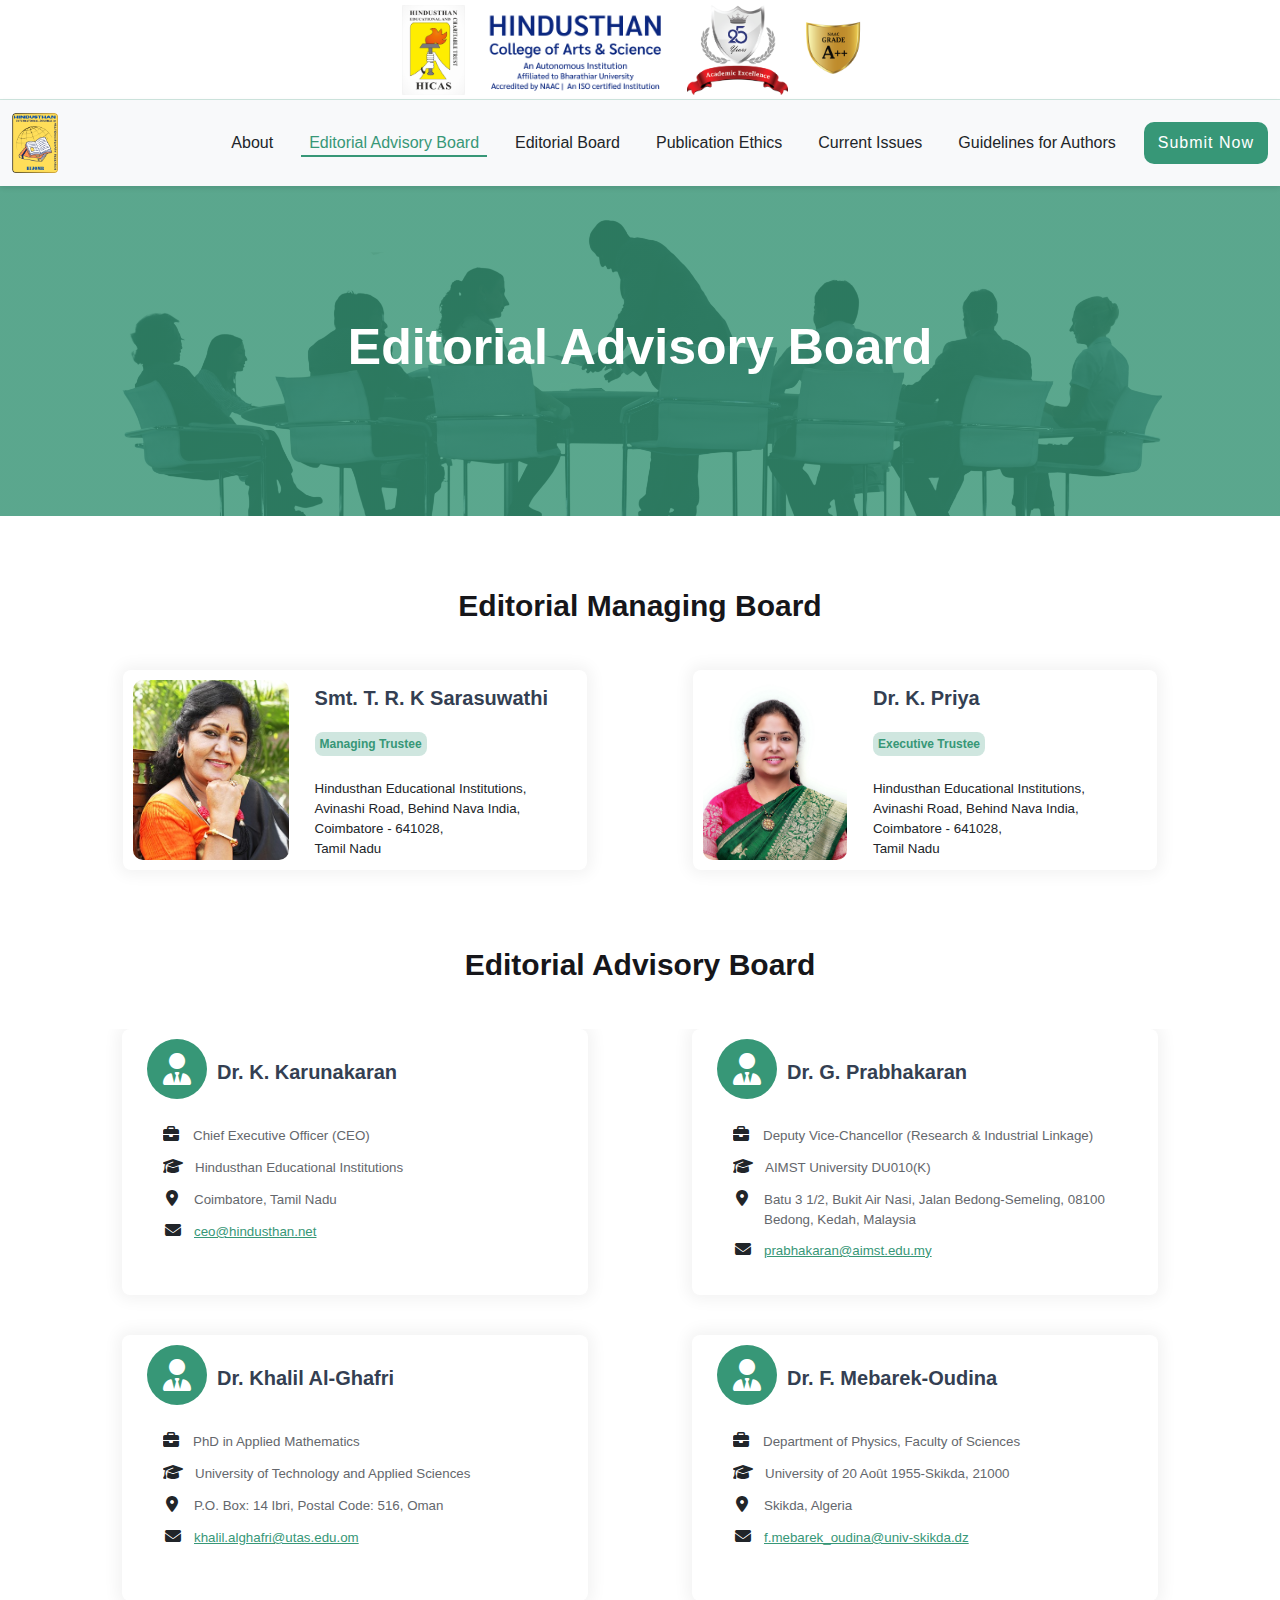
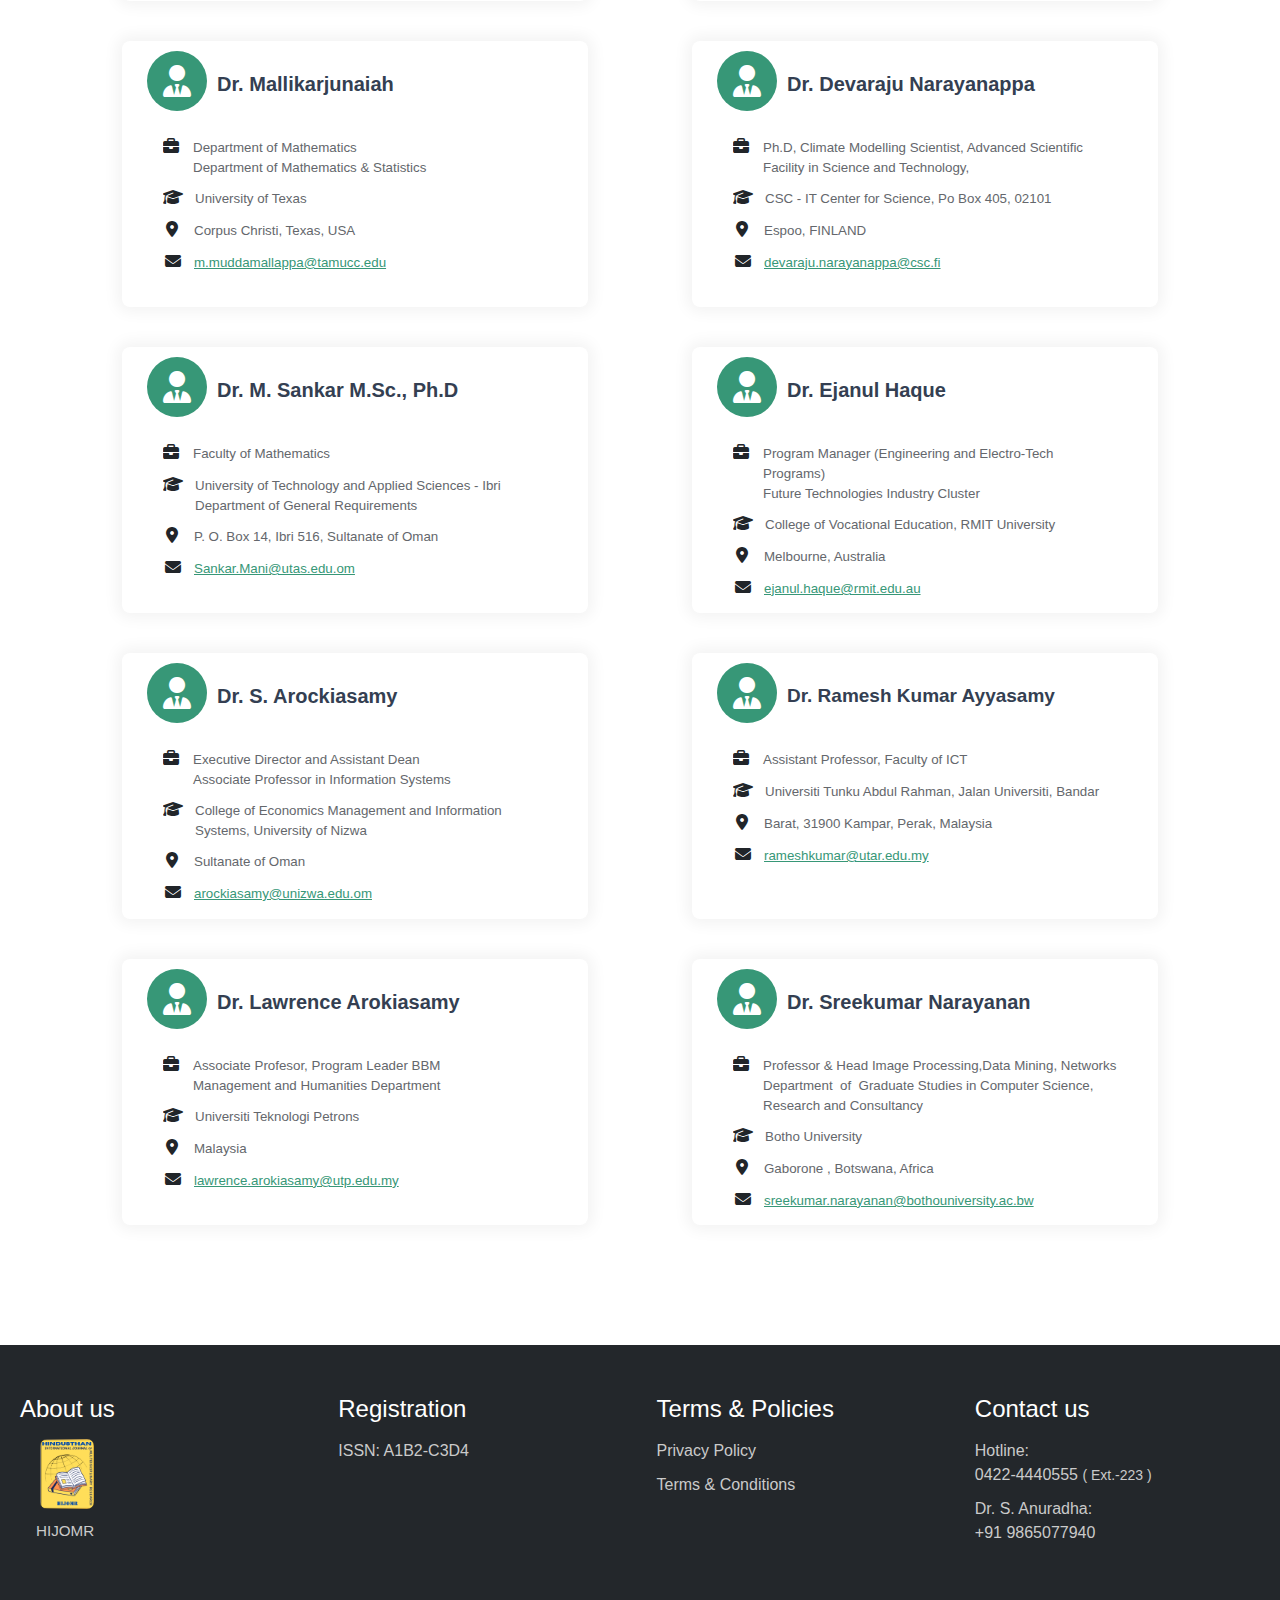
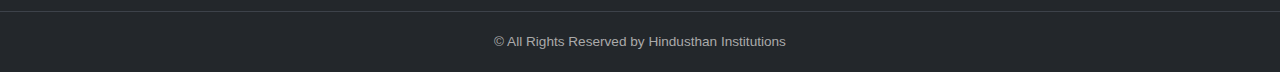
==== commit bc6928bc: "user-icon_fixed" ====
--- a/advisory-committee.html
+++ b/advisory-committee.html
@@ -616,7 +616,7 @@
                                         <div class="rounded-circle profile-circle bg-profile-circle">
                                             <span><i class="fa-solid fa-user-tie"></i></span>
                                         </div>
-                                        <h5 class="card-title">Dr. Ramesh Kumar Ayyasamy</h5>
+                                        <h5 class="card-title" style="font-size: 19px;">Dr. Ramesh Kumar Ayyasamy</h5>
                                     </div>
                                     <div class="card-body">                                    
                                         <div class="bio mt-2">
--- a/assets/css/style.css
+++ b/assets/css/style.css
@@ -696,6 +696,7 @@
     display: flex;
     flex-direction: column;
     align-items: center;
+    text-align: center;
     color: #fff;
     font-size: 50px;
     font-weight: 700;
@@ -1499,6 +1500,7 @@
     display: flex;
     flex-direction: row;
     align-items: center;
+    width: max-content;
 }
 .committee-members-card-section .card .profile-section h5 {
     color: #343f52;
@@ -1755,4 +1757,37 @@
     /* transform: translateY(-5px);
     box-shadow: 0px 5px 15px rgba(0, 0, 0, 0.3); */
     color: #ffffff;
+}
+@media only screen and  (max-width: 600px) {
+    .current-issues-card {
+        display: flex;
+        flex-direction: column;
+        height: auto;
+        width: 23rem;
+        align-items: center;
+        padding: 10px 0px;
+    }
+    .current-issues-card:hover {
+        box-shadow: 0 0 15px 5px #0000000d;
+    }
+    .current-issues-card .card-body {
+        padding-top: 5px;
+        text-align: center;
+    }
+    .current-issues-card .card-body p {
+        padding-top: 0px !important;
+    }
+    .issue-card-journal-head {
+        margin-bottom: 10px;
+    }
+    .current-issues-designation {
+        margin-top: 10px !important;
+        margin-bottom: 10px !important;
+        margin-left: auto;
+        margin-right: auto;
+    }
+    .published-books button {
+        margin-left: auto;
+        margin-right: auto;
+    }
 }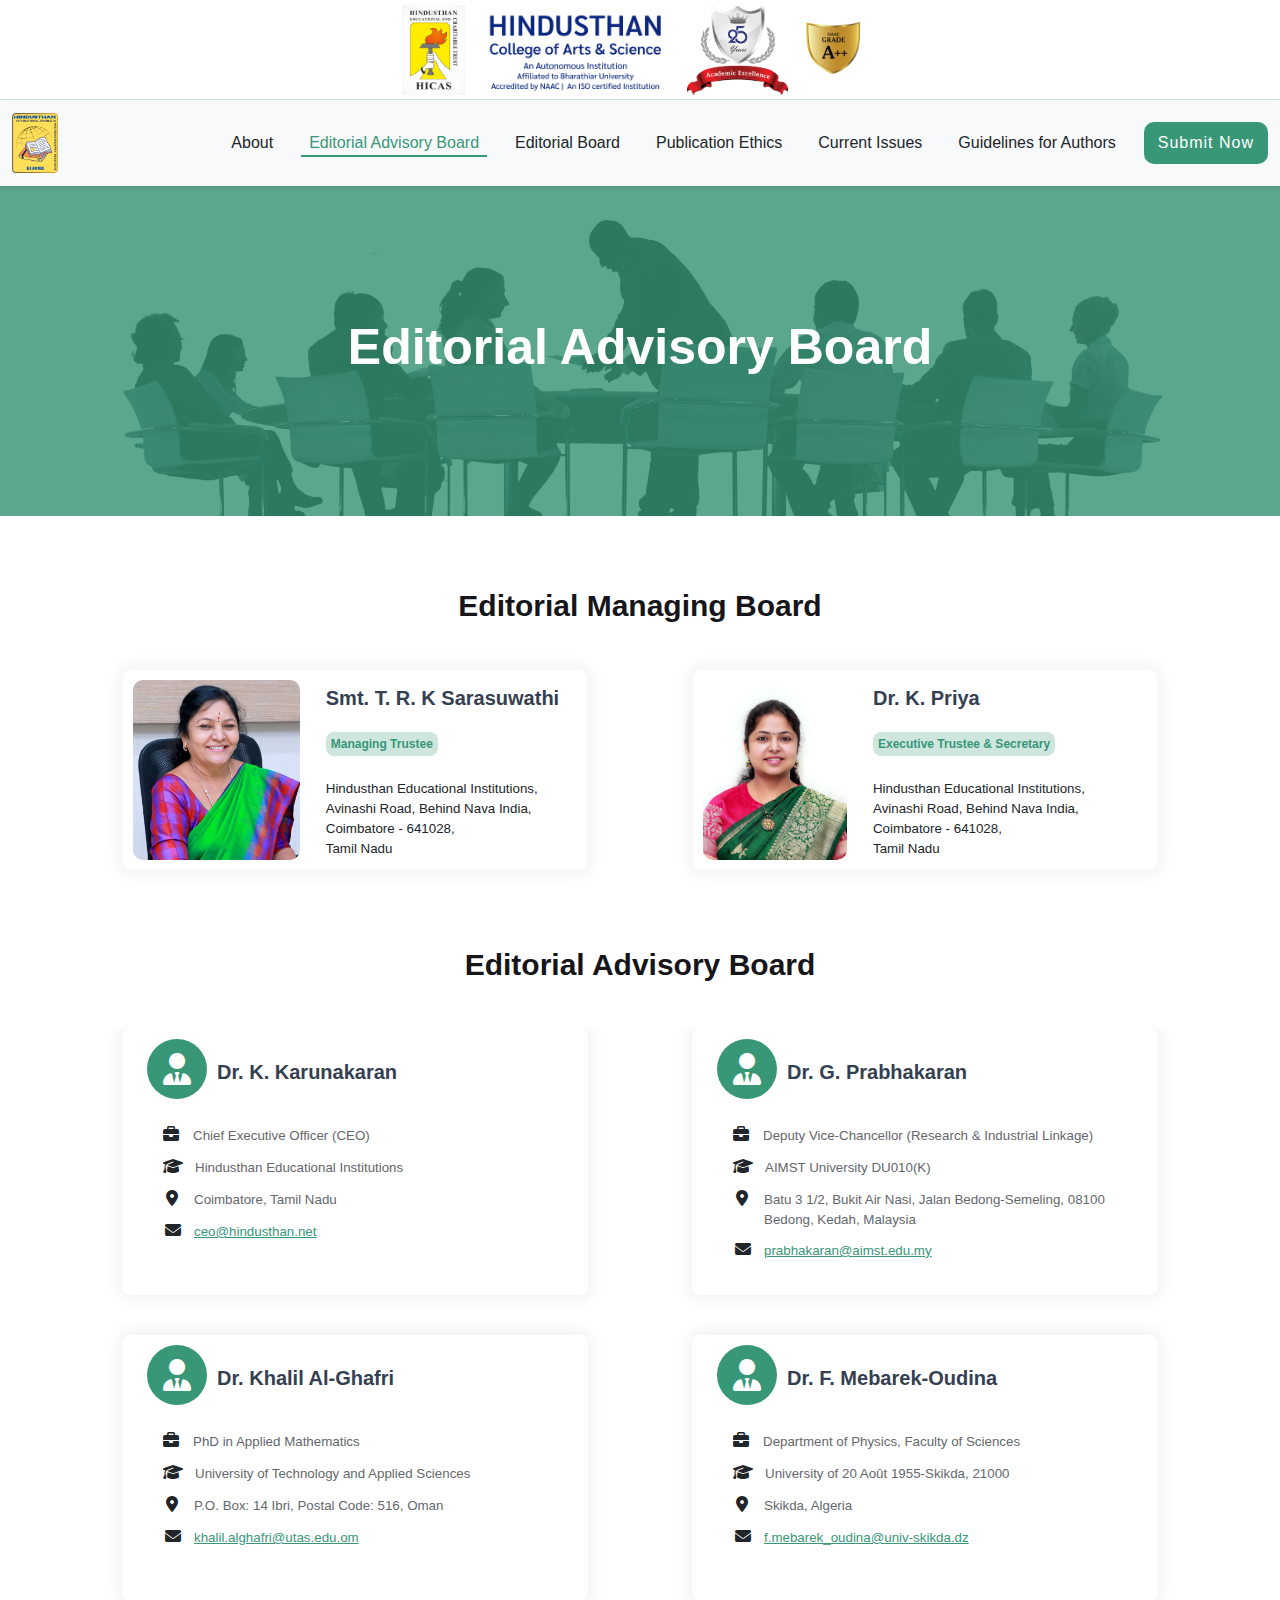
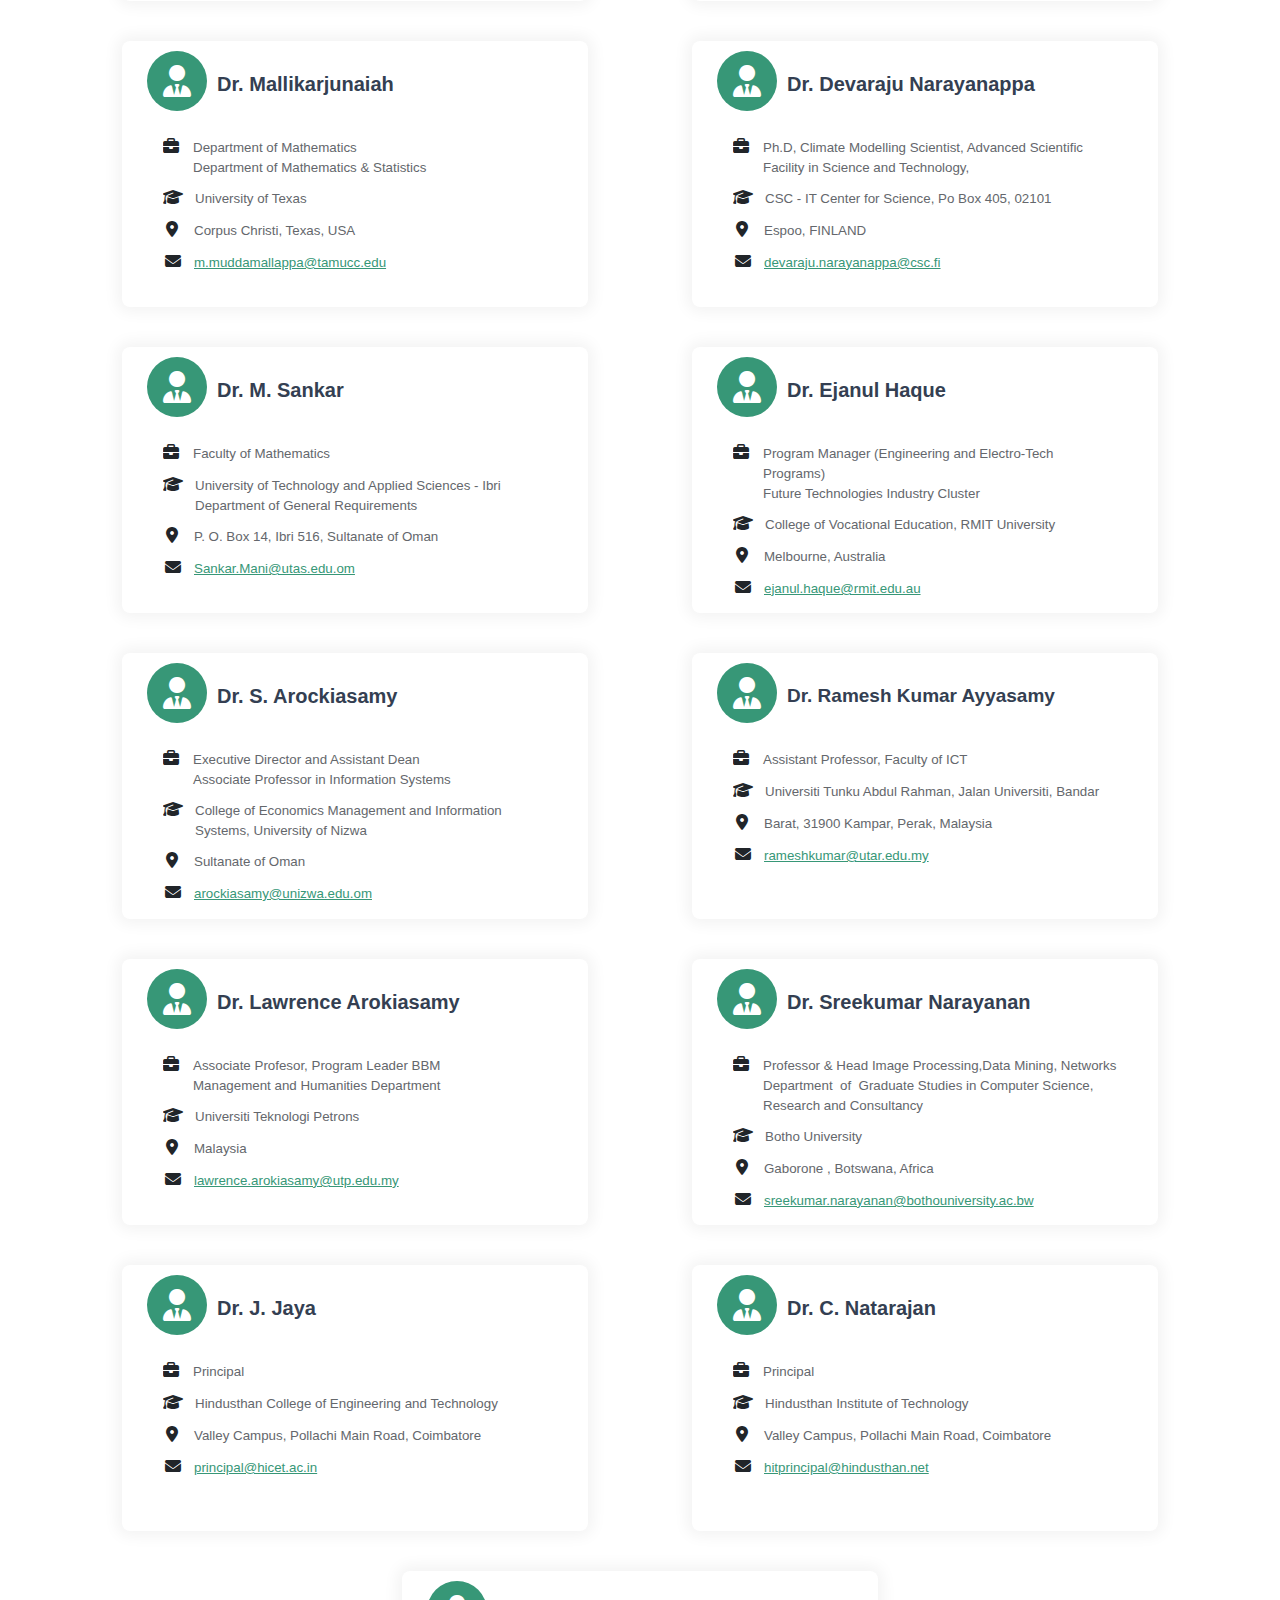
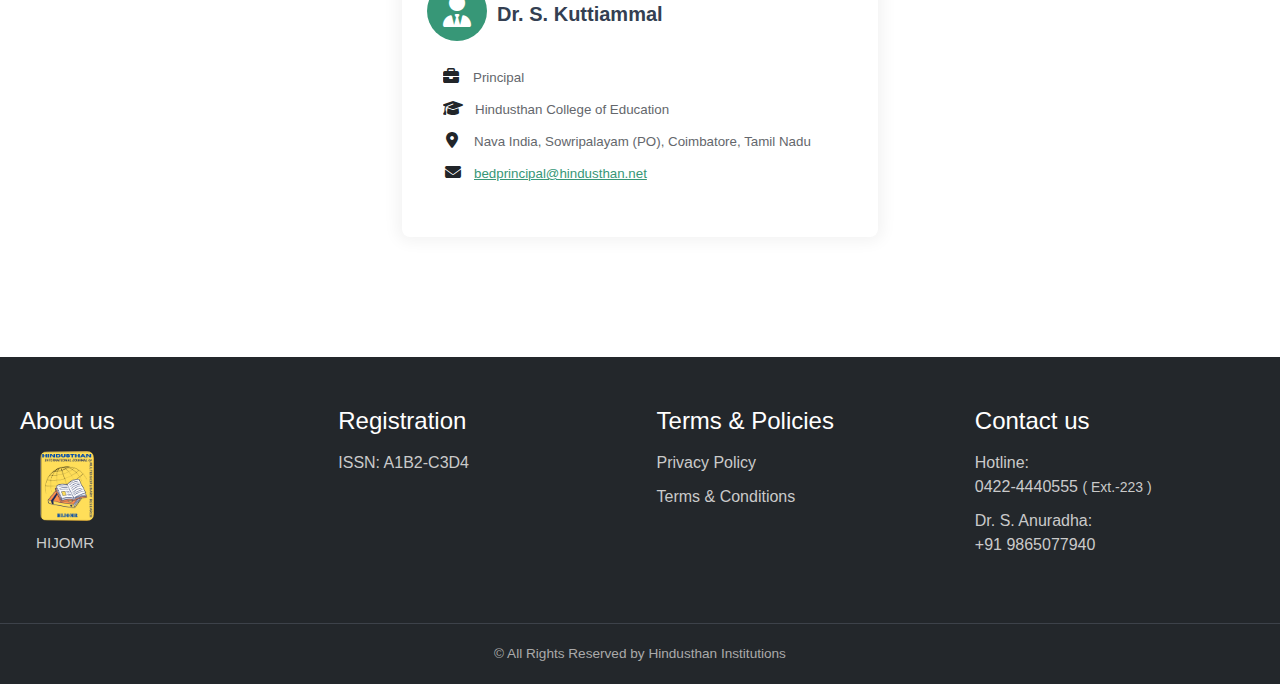
==== commit 1437443c: "final_day_before_launch" ====
--- a/advisory-committee.html
+++ b/advisory-committee.html
@@ -80,7 +80,7 @@
                             <li class="nav-item">
                                 <a class="nav-link" href="./publication_ethics.html">Publication Ethics</a>
                             </li>
-                            <li class="nav-item"></li>
+                            <li class="nav-item">
                                 <a class="nav-link" href="./current-issues.html">Current Issues</a>
                             </li>
                             <li class="nav-item">
@@ -110,7 +110,7 @@
                         <div class="col-lg-6 managing-committee-column">
                             <div>
                                 <div class="card managing-committee-card managing-committee-card-left">
-                                    <img src="./assets/img/faculty-img/Sarasuwathy_mam.jpg" class="card-img-left" alt="...">
+                                    <img src="./assets/img/faculty-img/Periya Mam.jpg" class="card-img-left" alt="...">
                                     <div class="card-body">
                                       <h5 class="card-title">Smt. T. R. K Sarasuwathi</h5>
                                       <h5 class="card-text managing-committee-designation">Managing Trustee</h5>
@@ -128,7 +128,7 @@
                                     <img src="./assets/img/faculty-img/Dr. K. Priya mam Cropped-2.jpg" class="card-img-left" alt="...">
                                     <div class="card-body">
                                       <h5 class="card-title">Dr. K. Priya</h5>
-                                      <h5 class="card-text managing-committee-designation">Executive Trustee</h5>
+                                      <h5 class="card-text managing-committee-designation">Executive Trustee & Secretary</h5>
                                       <p class="card-text">Hindusthan Educational Institutions,
                                         <br>Avinashi Road, Behind Nava India, <br>Coimbatore - 641028, <br>Tamil Nadu
                                       </p>
@@ -292,7 +292,7 @@
                                         <div class="rounded-circle profile-circle bg-profile-circle">
                                             <span><i class="fa-solid fa-user-tie"></i></span>
                                         </div>
-                                        <h5 class="card-title">Dr. M. Sankar M.Sc., Ph.D</h5>
+                                        <h5 class="card-title">Dr. M. Sankar</h5>
                                     </div>
                                     <div class="card-body">                                    
                                         <div class="bio mt-2">
@@ -418,6 +418,52 @@
                                             </div>
                                             <div>
                                                 <p class="card-text committee-members-caption-4"><a class="mail" href="mailto:lawrence.arokiasamy@utp.edu.my">lawrence.arokiasamy@utp.edu.my</a>
+                                                </p>
+                                            </div>
+                                        </div>
+                                    </div>
+                                </div>
+                            </div>
+                            <div class="committee-members-card-section">
+                                <div class="card">
+                                    <div class="profile-section">
+                                        <div class="rounded-circle profile-circle bg-profile-circle">
+                                            <span><i class="fa-solid fa-user-tie"></i></span>
+                                        </div>
+                                        <h5 class="card-title">Dr. J. Jaya</h5>
+                                    </div>
+                                    <div class="card-body">                                    
+                                        <div class="bio mt-2">
+                                            <div>
+                                                <i class="fa-solid fa-briefcase"></i>
+                                            </div>
+                                            <div>
+                                                <p class="card-text committee-members-caption-1">Principal</p>
+                                            </div>
+                                        </div>
+                                        <div class="bio mt-2">
+                                            <div>
+                                                <i class="fa-solid fa-graduation-cap"></i>
+                                            </div>
+                                            <div>
+                                                <p class="card-text committee-members-caption-2">Hindusthan College of Engineering and Technology</p>
+                                            </div>
+                                        </div>
+                                        <div class="bio mt-2">
+                                            <div>
+                                                <i class="fa-solid fa-location-dot" style="margin-left: 3px;"></i>
+                                            </div>
+                                            <div>
+                                                <p class="card-text committee-members-caption-3">Valley Campus, Pollachi Main Road, Coimbatore
+                                                </p>
+                                            </div>
+                                        </div>
+                                        <div class="bio mt-2">
+                                            <div>
+                                                <i class="fa-solid fa-envelope" style="margin-left: 2px;"></i>
+                                            </div>
+                                            <div>
+                                                <p class="card-text committee-members-caption-4"><a class="mail" href="mailto:principal@hicet.ac.in">principal@hicet.ac.in</a>
                                                 </p>
                                             </div>
                                         </div>
@@ -702,8 +748,54 @@
                                     </div>
                                 </div>
                             </div>
+                            <div class="committee-members-card-section">
+                                <div class="card">
+                                    <div class="profile-section">
+                                        <div class="rounded-circle profile-circle bg-profile-circle">
+                                            <span><i class="fa-solid fa-user-tie"></i></span>
+                                        </div>
+                                        <h5 class="card-title">Dr. C. Natarajan</h5>
+                                    </div>
+                                    <div class="card-body">                                    
+                                        <div class="bio mt-2">
+                                            <div>
+                                                <i class="fa-solid fa-briefcase"></i>
+                                            </div>
+                                            <div>
+                                                <p class="card-text committee-members-caption-1">Principal</p>
+                                            </div>
+                                        </div>
+                                        <div class="bio mt-2">
+                                            <div>
+                                                <i class="fa-solid fa-graduation-cap"></i>
+                                            </div>
+                                            <div>
+                                                <p class="card-text committee-members-caption-2">Hindusthan Institute of Technology</p>
+                                            </div>
+                                        </div>
+                                        <div class="bio mt-2">
+                                            <div>
+                                                <i class="fa-solid fa-location-dot" style="margin-left: 3px;"></i>
+                                            </div>
+                                            <div>
+                                                <p class="card-text committee-members-caption-3">Valley Campus, Pollachi Main Road, Coimbatore
+                                                </p>
+                                            </div>
+                                        </div>
+                                        <div class="bio mt-2">
+                                            <div>
+                                                <i class="fa-solid fa-envelope" style="margin-left: 2px;"></i>
+                                            </div>
+                                            <div>
+                                                <p class="card-text committee-members-caption-4"><a class="mail" href="mailto:hitprincipal@hindusthan.net">hitprincipal@hindusthan.net</a>
+                                                </p>
+                                            </div>
+                                        </div>
+                                    </div>
+                                </div>
+                            </div>
                         </div>
-                        <!-- <div class="col-lg-12">
+                        <div class="col-lg-12">
                             <div class="committee-members-last-card">
                                 <div class="committee-members-card-section">
                                     <div class="card">
@@ -711,7 +803,7 @@
                                             <div class="rounded-circle profile-circle bg-profile-circle">
                                                 <span><i class="fa-solid fa-user-tie"></i></span>
                                             </div>
-                                            <h5 class="card-title">Dr. Sreekumar Narayanan</h5>
+                                            <h5 class="card-title">Dr. S. Kuttiammal</h5>
                                         </div>
                                         <div class="card-body">                                    
                                             <div class="bio mt-2">
@@ -719,7 +811,7 @@
                                                     <i class="fa-solid fa-briefcase"></i>
                                                 </div>
                                                 <div>
-                                                    <p class="card-text committee-members-caption-1">Professor &amp; Head Image Processing,Data Mining, Networks <br>Department  of  Graduate Studies in Computer Science, Research and Consultancy</p>
+                                                    <p class="card-text committee-members-caption-1">Principal</p>
                                                 </div>
                                             </div>
                                             <div class="bio mt-2">
@@ -727,7 +819,7 @@
                                                     <i class="fa-solid fa-graduation-cap"></i>
                                                 </div>
                                                 <div>
-                                                    <p class="card-text committee-members-caption-2">Botho University</p>
+                                                    <p class="card-text committee-members-caption-2">Hindusthan College of Education</p>
                                                 </div>
                                             </div>
                                             <div class="bio mt-2">
@@ -735,7 +827,7 @@
                                                     <i class="fa-solid fa-location-dot" style="margin-left: 3px;"></i>
                                                 </div>
                                                 <div>
-                                                    <p class="card-text committee-members-caption-3">Gaborone , Botswana, Africa
+                                                    <p class="card-text committee-members-caption-3">Nava India, Sowripalayam (PO), Coimbatore, Tamil Nadu
                                                     </p>
                                                 </div>
                                             </div>
@@ -744,7 +836,7 @@
                                                     <i class="fa-solid fa-envelope" style="margin-left: 2px;"></i>
                                                 </div>
                                                 <div>
-                                                    <p class="card-text committee-members-caption-4"><a class="mail" href="mailto:sreekumar.narayanan@bothouniversity.ac.bw">sreekumar.narayanan@bothouniversity.ac.bw</a>
+                                                    <p class="card-text committee-members-caption-4"><a class="mail" href="mailto:bedprincipal@hindusthan.net">bedprincipal@hindusthan.net</a>
                                                     </p>
                                                 </div>
                                             </div>
@@ -752,7 +844,7 @@
                                     </div>
                                 </div>
                             </div>
-                        </div> -->
+                        </div>
                     </div>
                     
                 </div>
--- a/assets/css/style.css
+++ b/assets/css/style.css
@@ -455,6 +455,12 @@
         transition: none;
         box-shadow: 0 0 15px 5px #0000000d;
         margin-bottom: 28px;
+    }
+}
+@media (min-width: 601px) and (max-width: 1020px) {
+    .disciplines-section .row{
+        display: flex;
+        flex-direction: column;
     }
 }
 /* Readership section */
@@ -1336,6 +1342,14 @@
 .submit a {
     color: #379777 !important;
 }
+@media (min-width: 601px) and (max-width: 1020px) {
+    .desktop-pdf-head {
+        display: none;
+    }
+    .pdf {
+        display: none;
+    }
+}
 @media only screen and  (max-width: 600px) {
     .pdf {
         display: none;
@@ -1532,6 +1546,14 @@
     }
     .committee-members-card-section .card .profile-section {
         margin-top: 10px;
+    }
+}
+@media (min-width: 601px) and (max-width: 1020px) {
+    .committee-members-card-section .card {
+        width: 400px;
+    }
+    .committee-members-last-card {
+        padding: 0px 20px !important;
     }
 }
 /* .board-members-card-profile {
@@ -1630,6 +1652,11 @@
 .committee-members-last-card {
     padding: 0px 280px;
 }
+@media only screen and  (min-width: 1300px) {
+    .committee-members-last-card {
+        padding: 0px 10px !important;
+    }
+}
 /* __________ */
 /* Current Issues page */
 .current-issues-banner {
@@ -1706,7 +1733,7 @@
     margin-right: 0px;
 }
 .current-issues-card img {
-    height: 300px;
+    height: 200px;
     width: auto;
     padding: 10px 10px;
     margin: auto;
